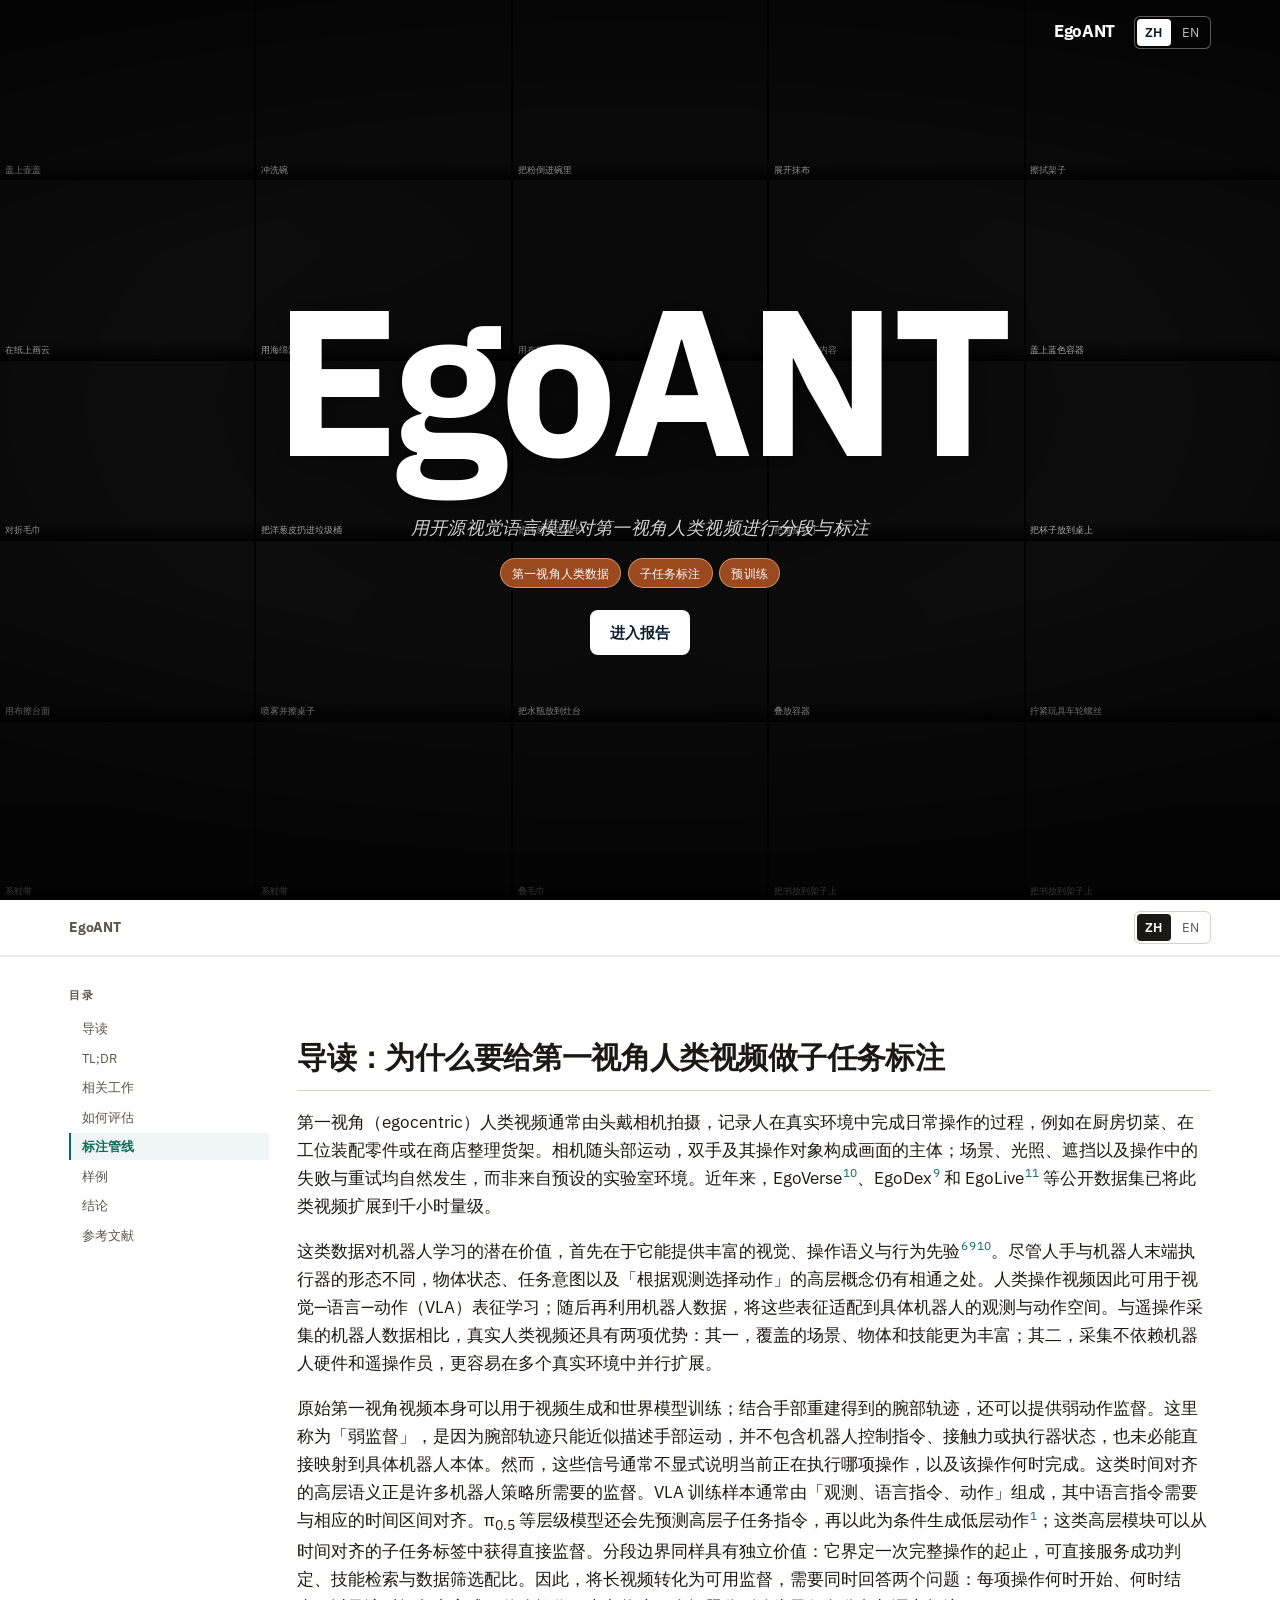
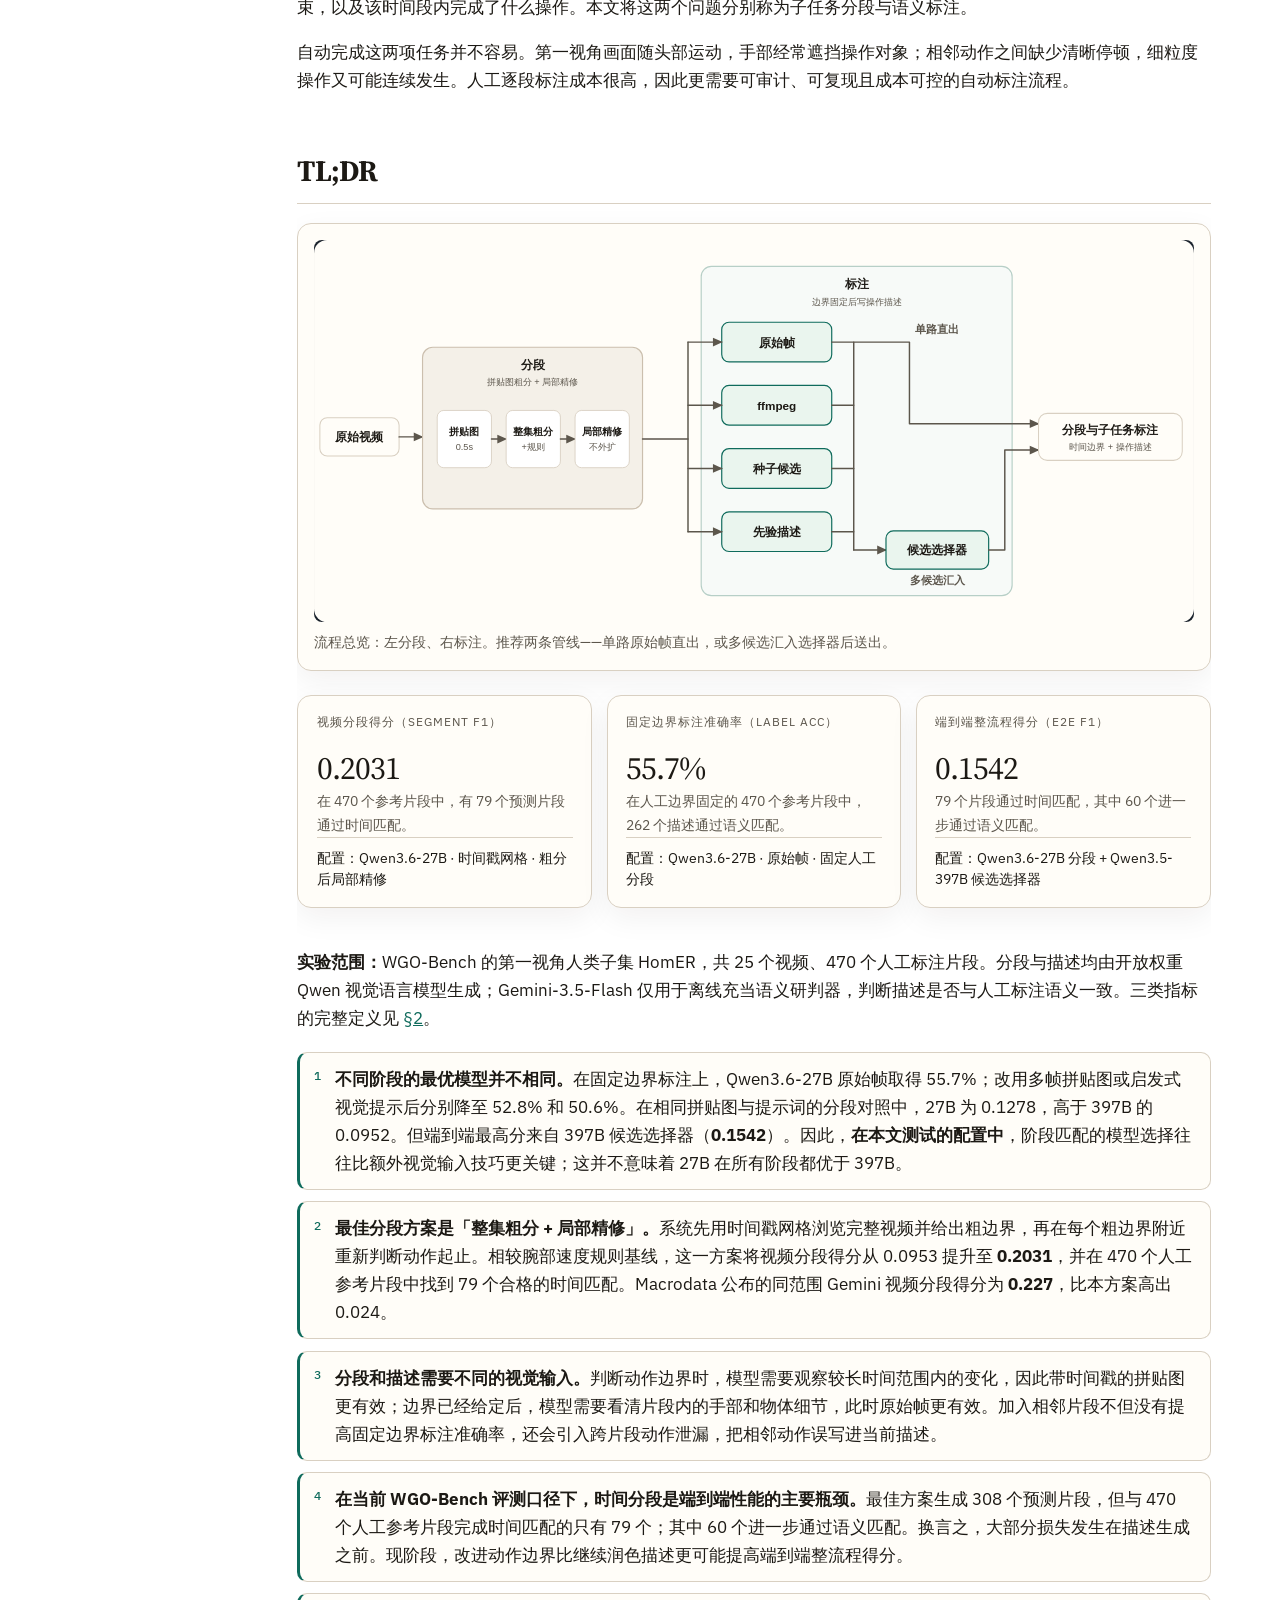
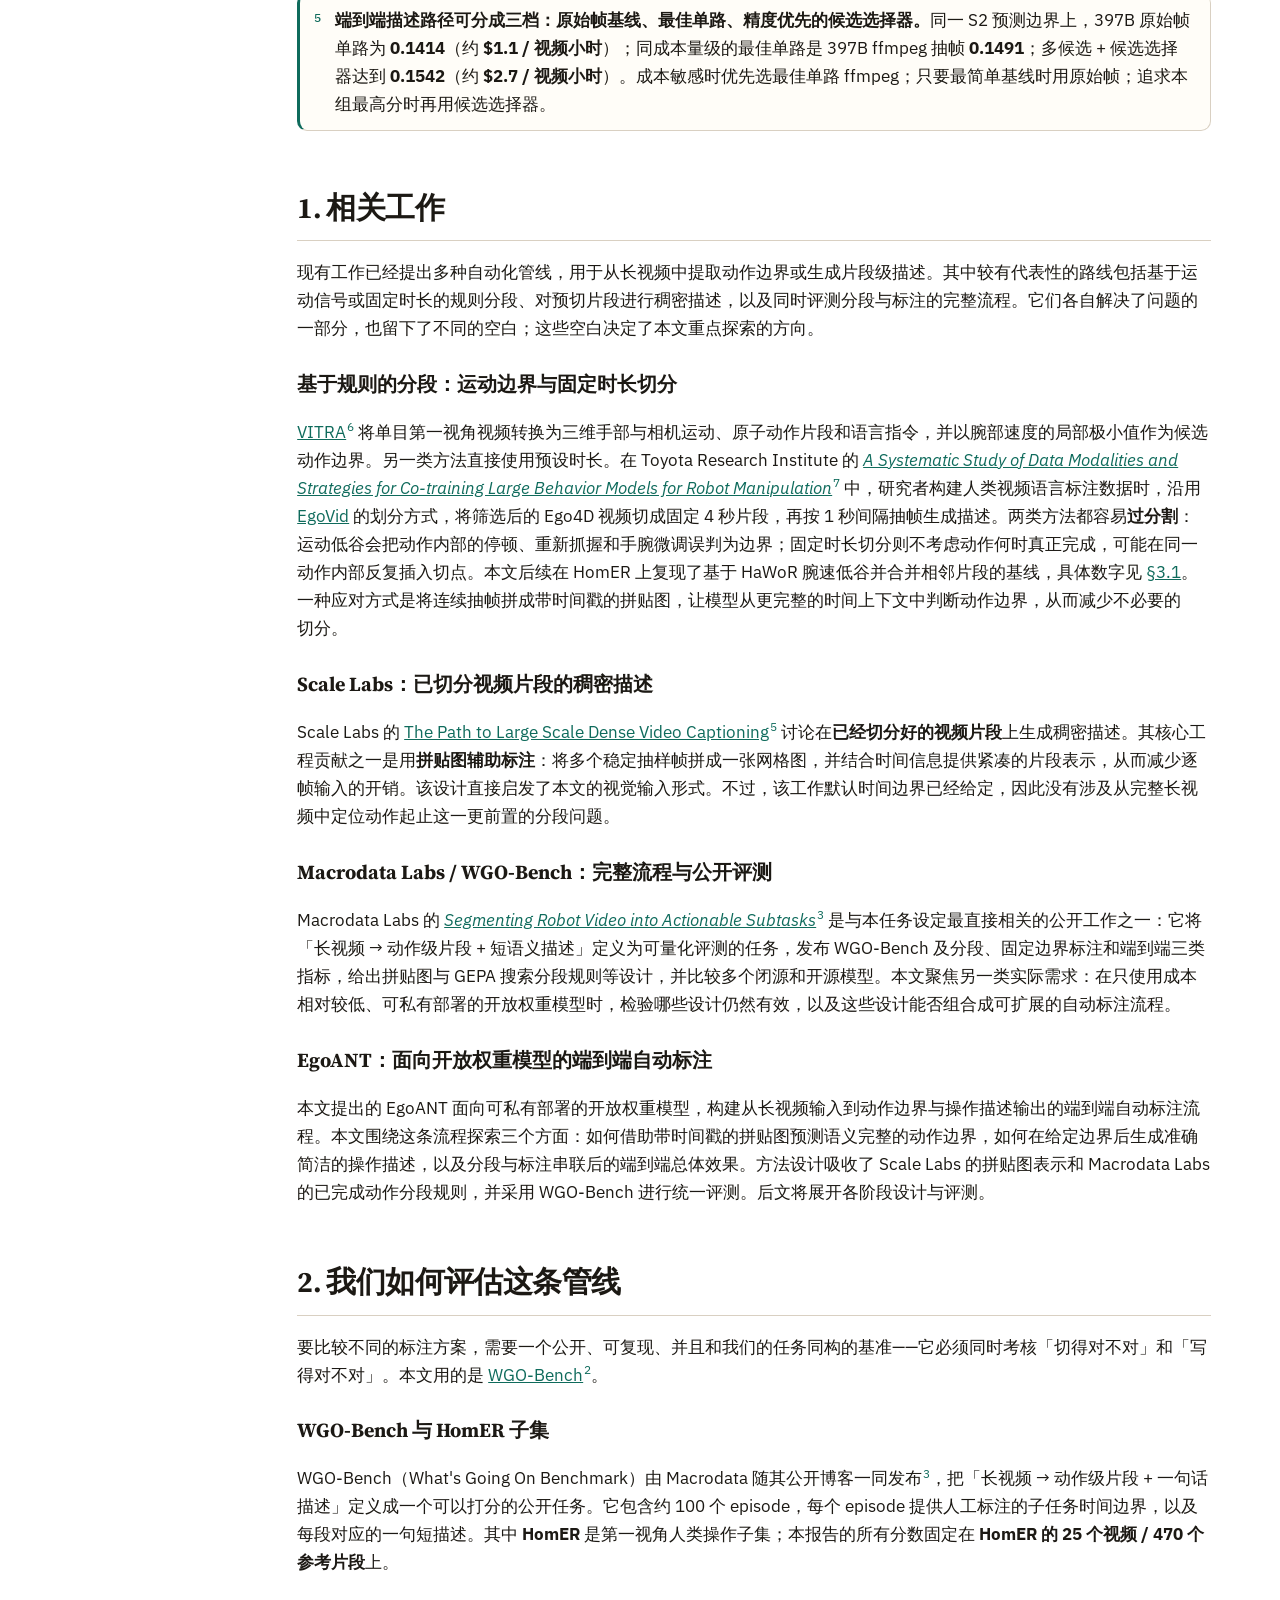
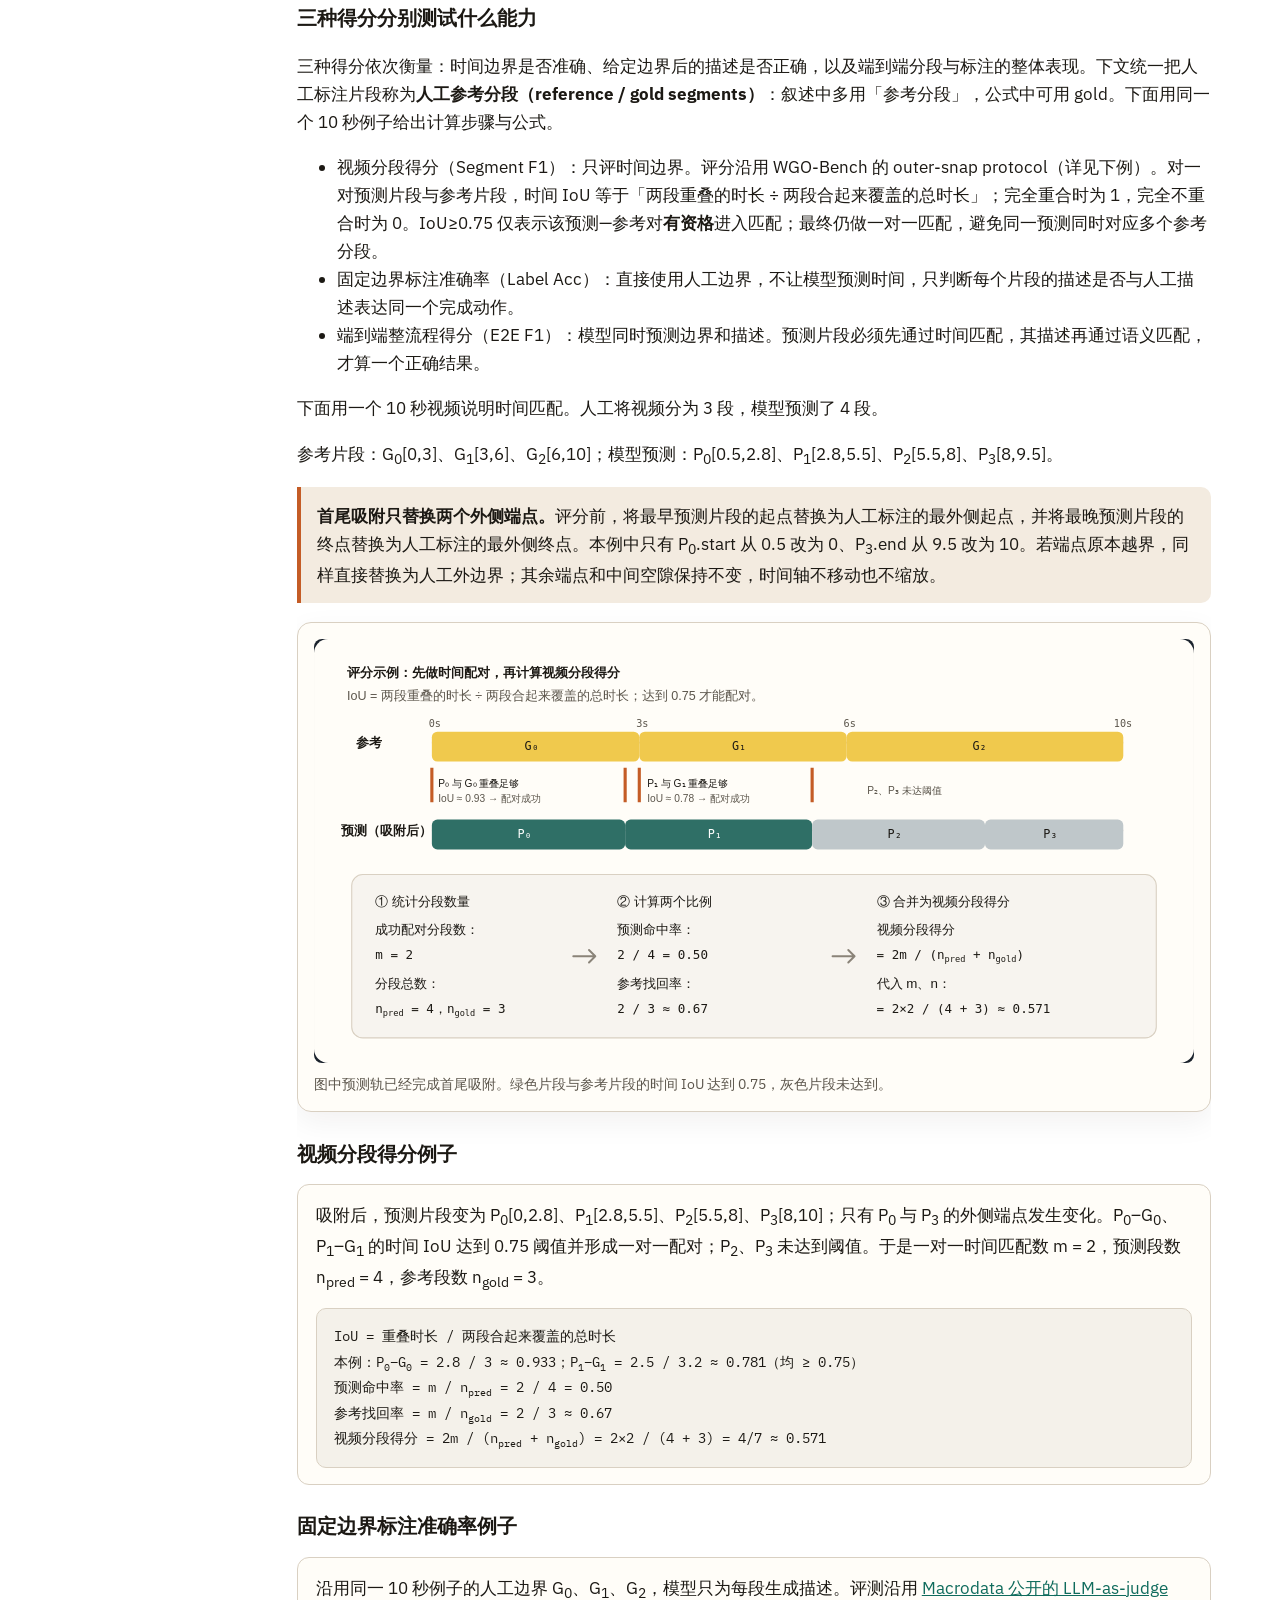
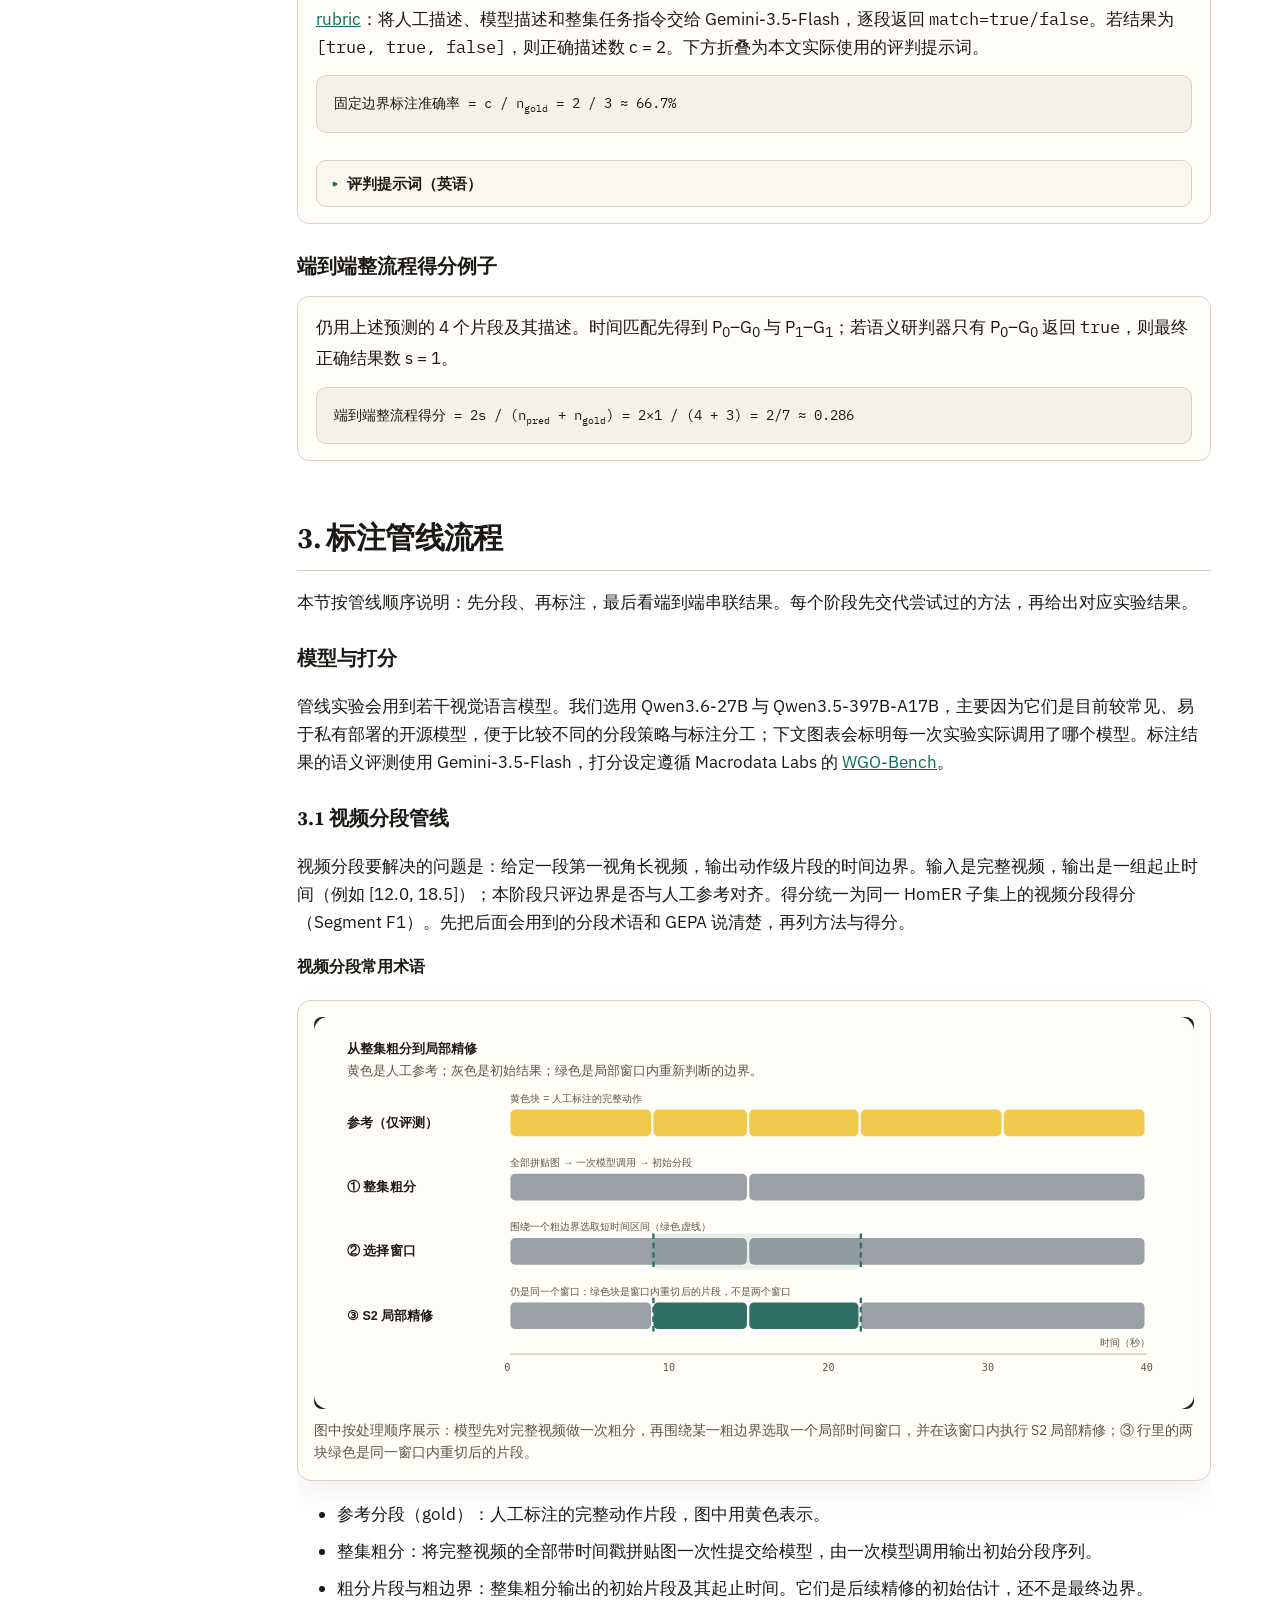
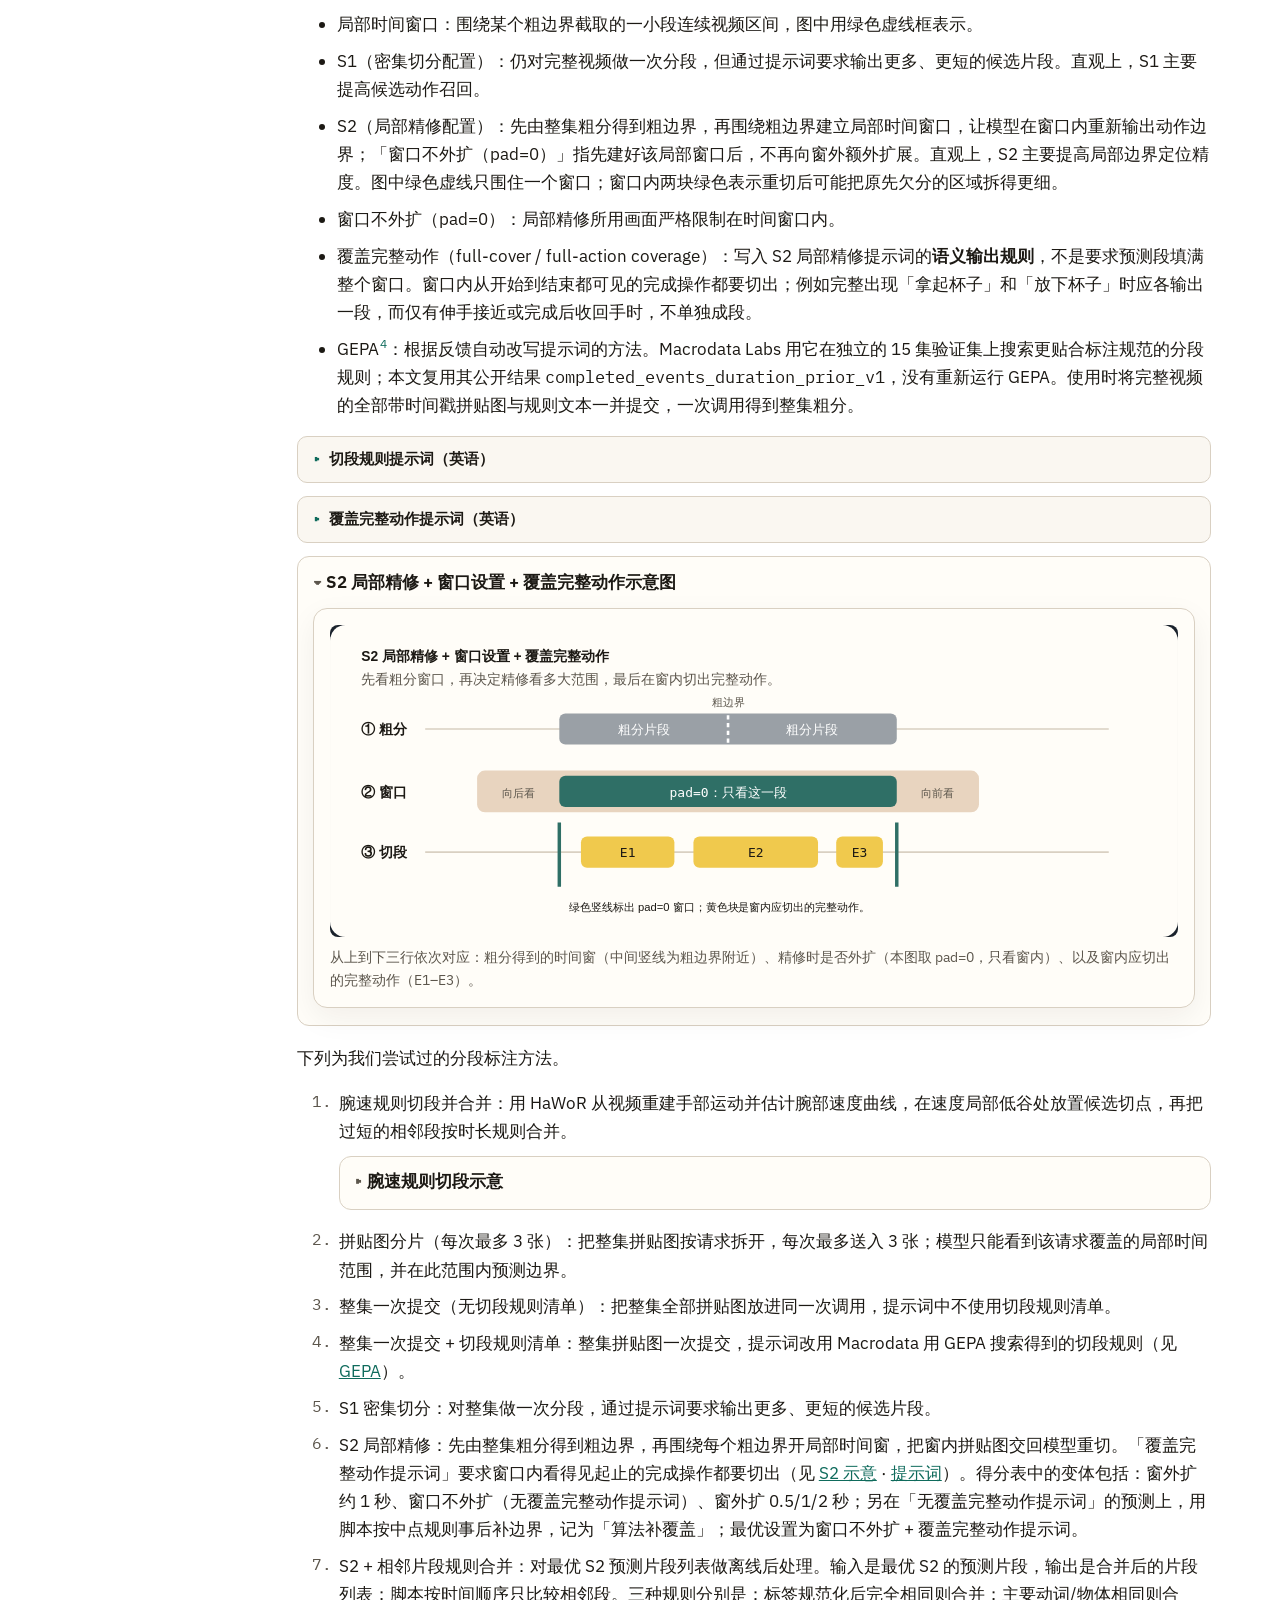
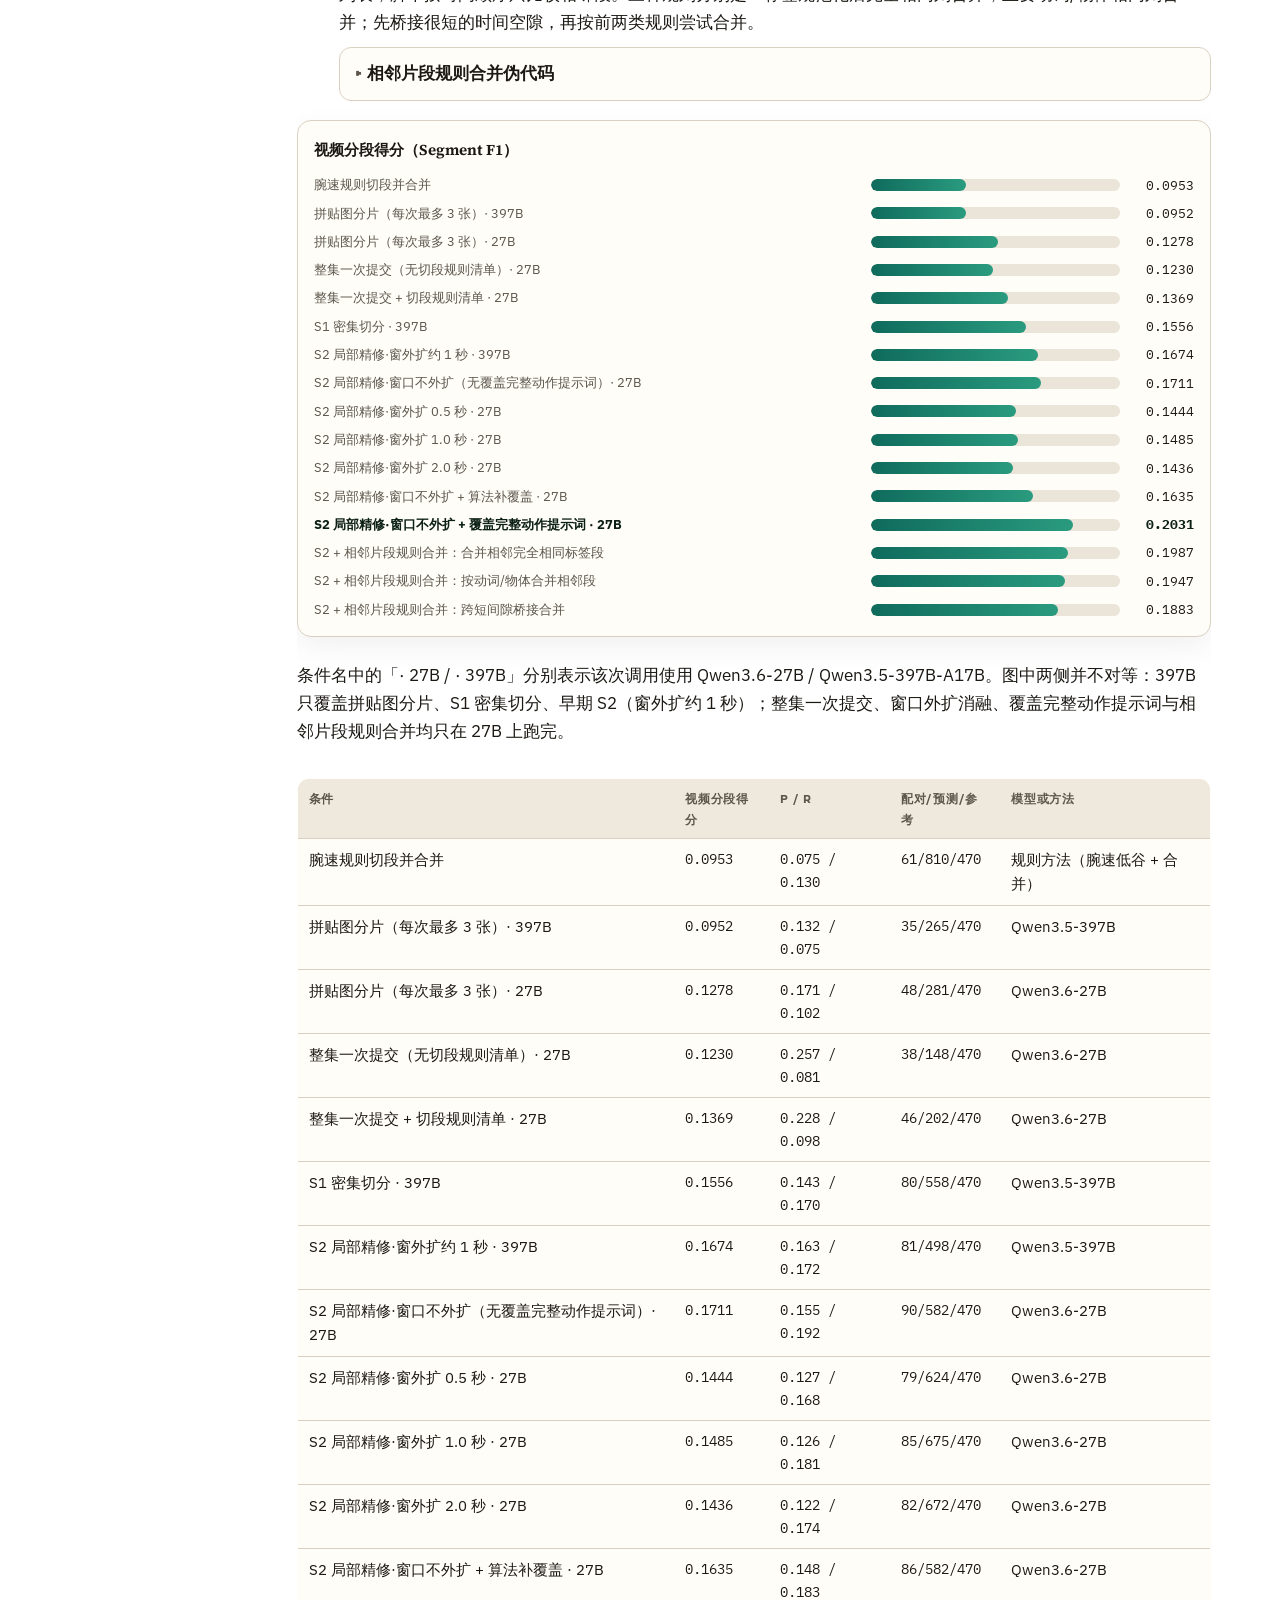
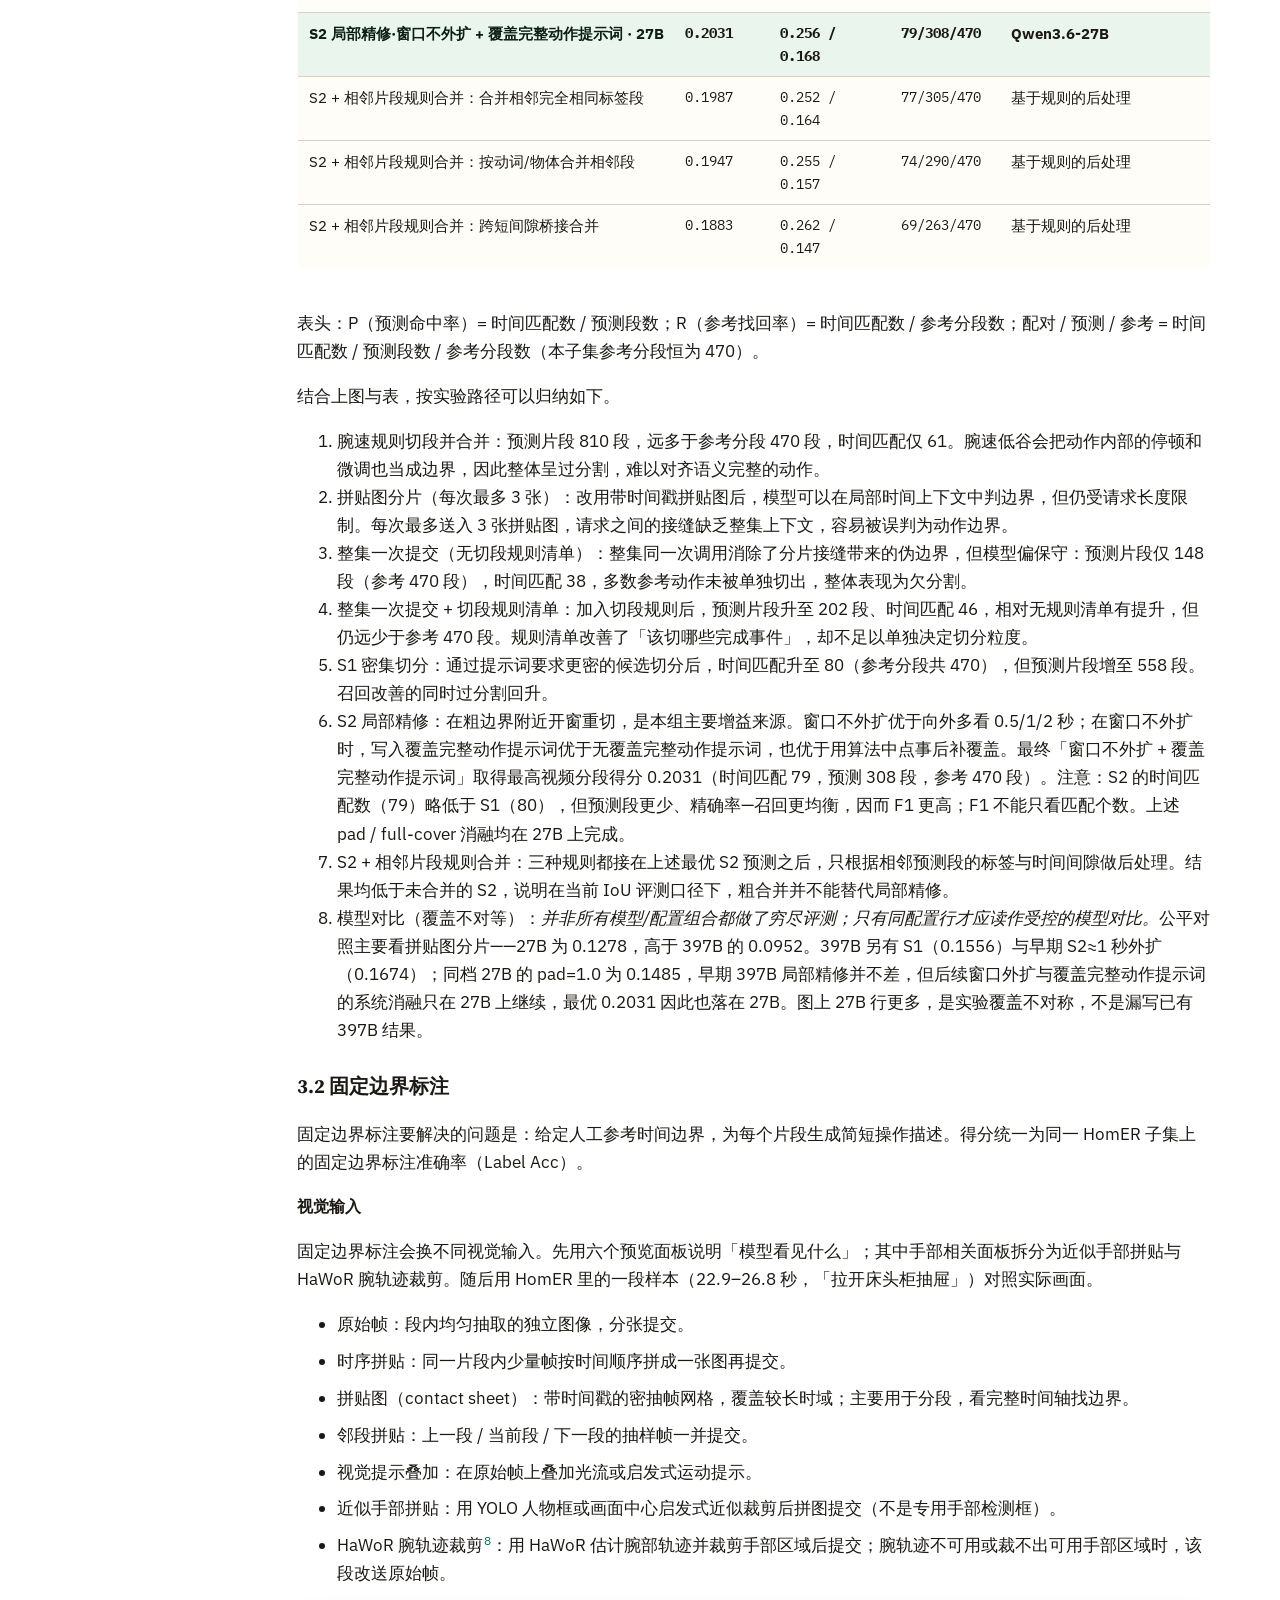
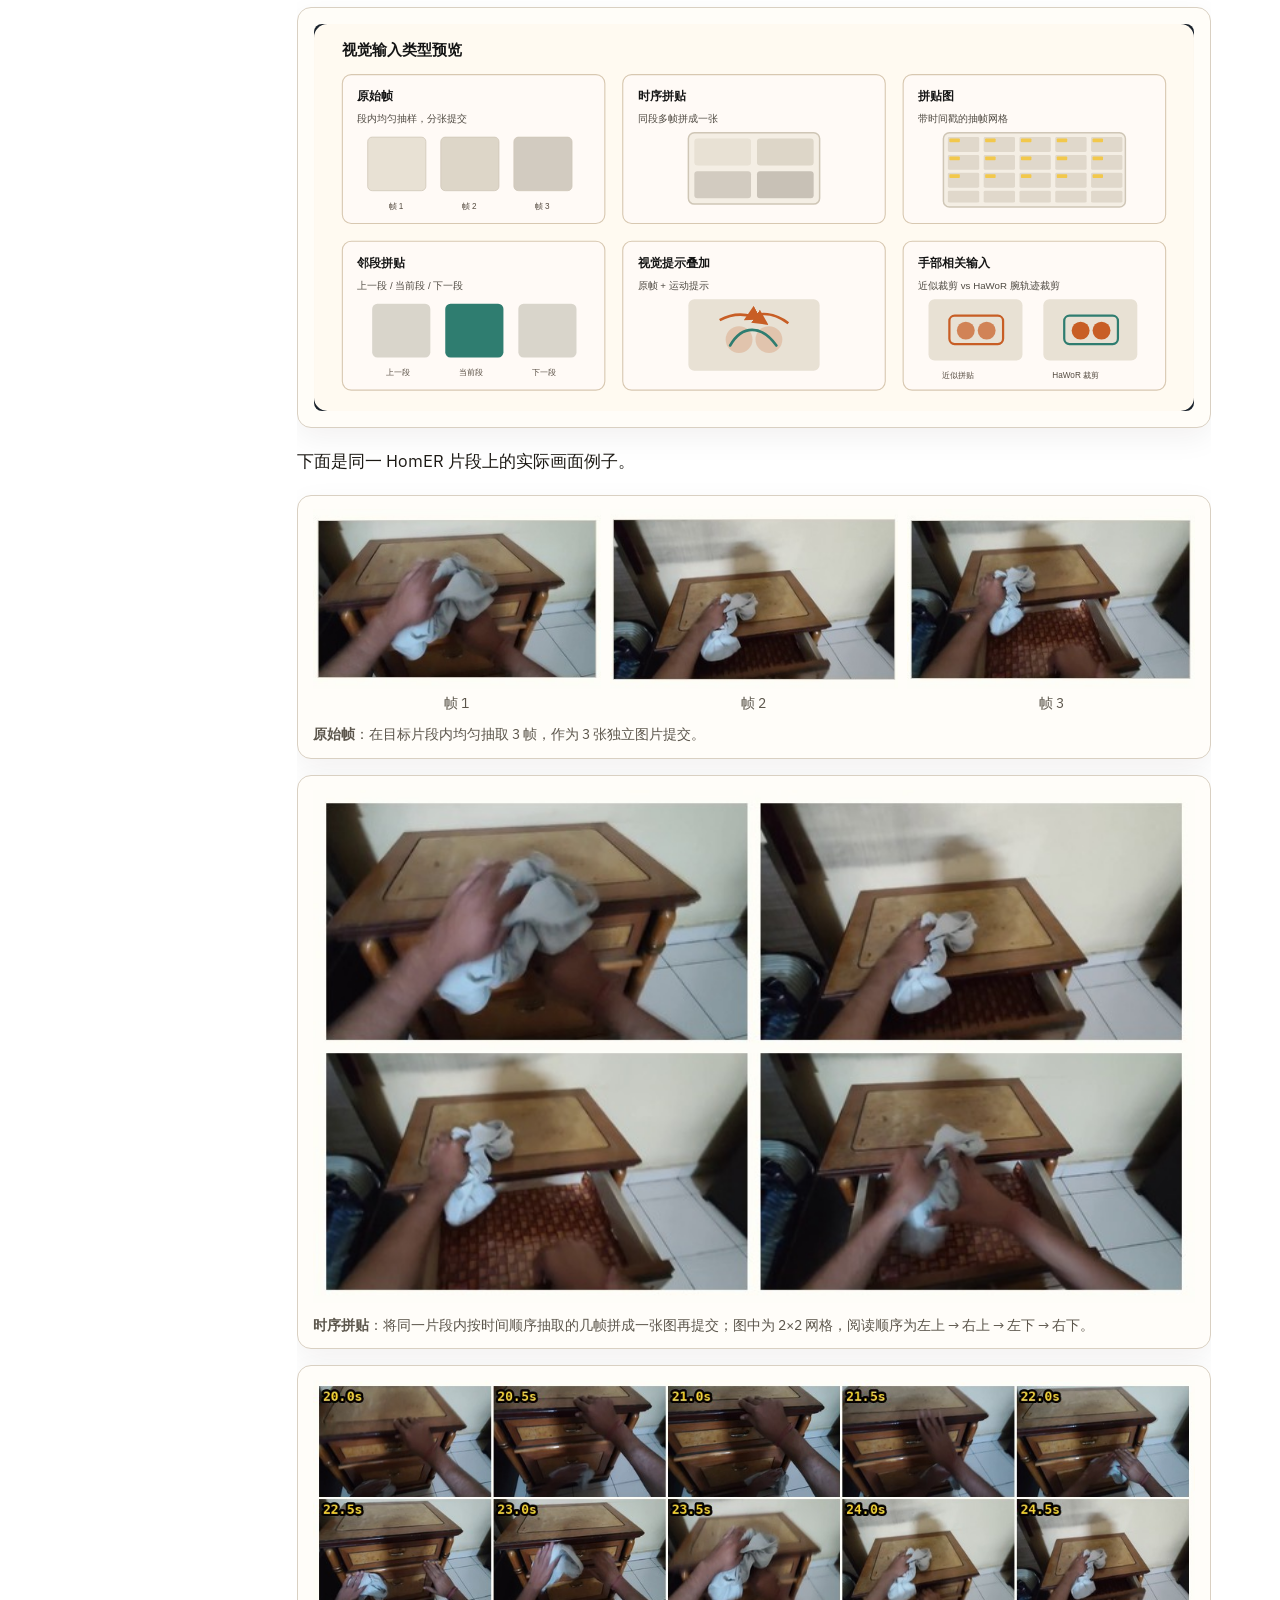
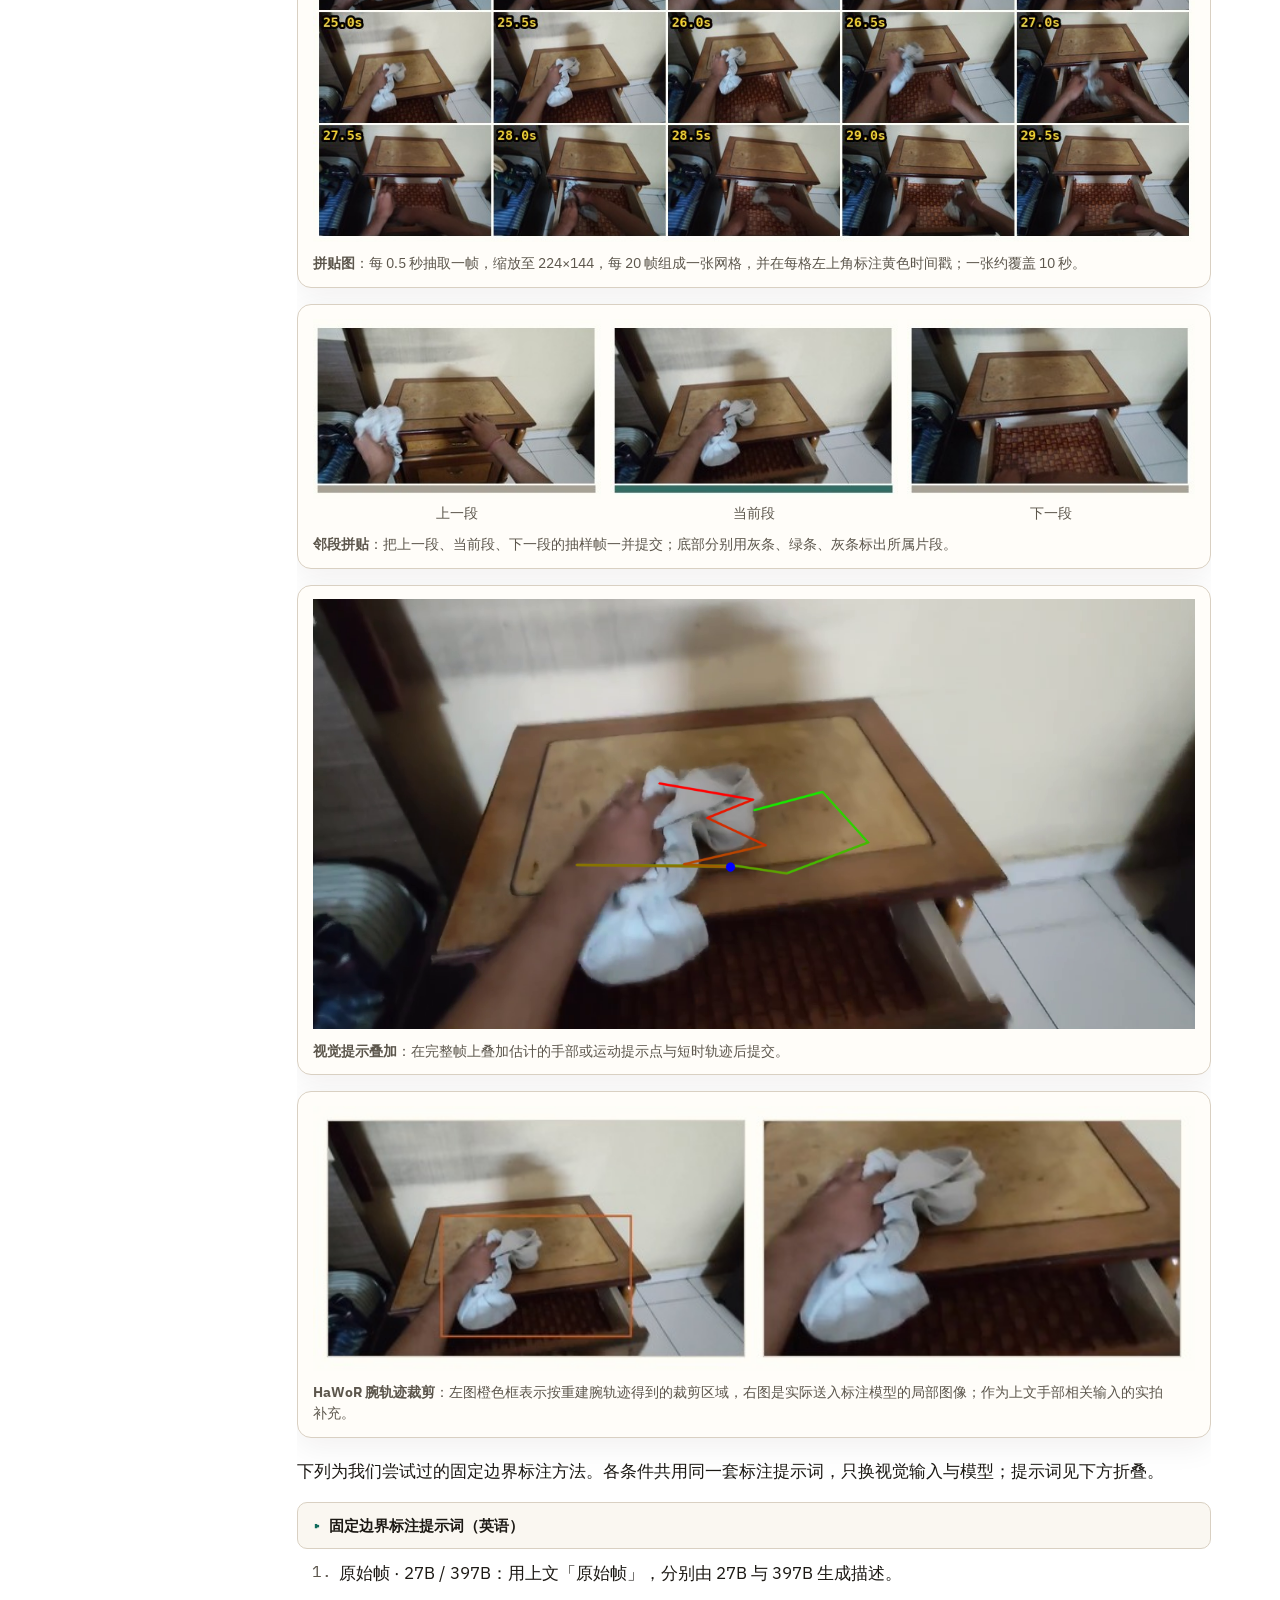
==== egoant-report/index.html @ 87c66feb "fix(egoant): avoid recommended-setting orphan on label analysis Co-authored-by: David <ShuaiZhou302@" ====
<!DOCTYPE html>
<html lang="zh-CN">
<head>
  <meta charset="utf-8" />
  <meta name="viewport" content="width=device-width, initial-scale=1" />
  <title data-i18n="page.title">EgoANT</title>
  <link rel="preconnect" href="https://fonts.googleapis.com" />
  <link rel="preconnect" href="https://fonts.gstatic.com" crossorigin />
  <link href="https://fonts.googleapis.com/css2?family=IBM+Plex+Mono:wght@400;500&family=IBM+Plex+Sans:wght@400;500;600;700&family=Source+Serif+4:opsz,wght@8..60,500;8..60,650;8..60,700&display=swap" rel="stylesheet" />
  <link rel="stylesheet" href="css/report.css?v=20260812-36" />
</head>
<body>
  <header class="splash" id="top">
    <div id="hero-grid" class="hero-grid splash-grid" data-i18n-aria="hero.grid.aria" aria-label="第一视角人类子任务视频墙"></div>
    <div class="splash-scrim" aria-hidden="true"></div>
    <div class="splash-ui">
      <div class="splash-bar">
        <div class="splash-bar-right">
          <a class="brand splash-brand" href="#top">EgoANT</a>
          <div class="lang-switch" role="group" aria-label="Language">
            <button type="button" class="lang-btn active" data-lang="zh">ZH</button>
            <button type="button" class="lang-btn" data-lang="en">EN</button>
          </div>
        </div>
      </div>
      <div class="splash-center">
        <h1 data-i18n-html data-i18n="hero.title">EgoANT</h1>
        <p class="splash-kicker" data-i18n="hero.eyebrow">用开源视觉语言模型对第一视角人类视频进行分段与标注</p>
        <div class="tag-pills">
          <span class="tag-pill" data-i18n="tag.ego">第一视角人类数据</span>
          <span class="tag-pill" data-i18n="tag.subtask">子任务标注</span>
          <span class="tag-pill" data-i18n="tag.pretrain">预训练</span>
        </div>
        <a class="splash-cta" href="#blog" data-i18n="splash.cta">进入报告</a>
      </div>
    </div>
  </header>

  <nav class="topnav blog-nav">
    <div class="topnav-inner">
      <a class="brand" href="#blog" data-i18n="nav.brand">EgoANT</a>
      <div class="topnav-links">
        <a href="#intro" data-i18n="nav.intro">导读</a>
        <a href="#tldr" data-i18n="nav.tldr">TL;DR</a>
        <a href="#world" data-i18n="nav.world">相关工作</a>
        <a href="#evaluate" data-i18n="nav.evaluate">如何评估</a>
        <a href="#pipeline" data-i18n="nav.pipeline">标注管线</a>
        <a href="#walk" data-i18n="nav.walk">样例</a>
        <a href="#conclusion" data-i18n="nav.conclusion">结论</a>
        <a href="#references" data-i18n="nav.references">参考文献</a>
      </div>
      <div class="lang-switch" role="group" aria-label="Language">
        <button type="button" class="lang-btn active" data-lang="zh">ZH</button>
        <button type="button" class="lang-btn" data-lang="en">EN</button>
      </div>
    </div>
  </nav>

  <div id="blog" class="blog-shell">
  <div class="page-body">
  <aside class="side-toc" aria-label="Table of contents">
    <div class="side-toc-label" data-i18n="toc.label">目录</div>
    <a href="#intro" data-toc="intro" data-i18n="nav.intro">导读</a>
    <a href="#tldr" data-toc="tldr" data-i18n="nav.tldr">TL;DR</a>
    <a href="#world" data-toc="world" data-i18n="nav.world">相关工作</a>
    <a href="#evaluate" data-toc="evaluate" data-i18n="nav.evaluate">如何评估</a>
    <a href="#pipeline" data-toc="pipeline" data-i18n="nav.pipeline">标注管线</a>
    <a href="#walk" data-toc="walk" data-i18n="nav.walk">样例</a>
    <a href="#conclusion" data-toc="conclusion" data-i18n="nav.conclusion">结论</a>
    <a href="#references" data-toc="references" data-i18n="nav.references">参考文献</a>
  </aside>

  <main class="wrap">
    <p id="load-error" class="callout bad" hidden data-i18n-html data-i18n="load.error">
      无法加载数据文件。请在本报告目录启动静态服务器后打开（例如
      <code>python3 serve_report.py --port 8765</code>；需支持 HTTP Range 才能跳播视频片段），不要直接用受限的 <code>file://</code>。
    </p>
    <p id="en-body-note" class="callout" hidden></p>

    <section id="intro">
      <h2 data-i18n="intro.h2">导读：为什么要给第一视角人类视频做子任务标注</h2>
      <p data-i18n-html data-i18n="intro.ego">
        第一视角（egocentric）人类视频通常由头戴相机拍摄，记录人在真实环境中完成日常操作的过程，例如在厨房切菜、在工位装配零件或在商店整理货架。相机随头部运动，双手及其操作对象构成画面的主体；场景、光照、遮挡以及操作中的失败与重试均自然发生，而非来自预设的实验室环境。近年来，EgoVerse<sup class="cite"><a class="cite-ref" href="#ref-egoverse">10</a></sup>、EgoDex<sup class="cite"><a class="cite-ref" href="#ref-egodex">9</a></sup> 和 EgoLive<sup class="cite"><a class="cite-ref" href="#ref-egolive">11</a></sup> 等公开数据集已将此类视频扩展到千小时量级。
      </p>
      <p data-i18n-html data-i18n="intro.value">这类数据对机器人学习的潜在价值，首先在于它能提供丰富的视觉、操作语义与行为先验<sup class="cite"><a class="cite-ref" href="#ref-vitra">6</a></sup><sup class="cite"><a class="cite-ref" href="#ref-egodex">9</a></sup><sup class="cite"><a class="cite-ref" href="#ref-egoverse">10</a></sup>。尽管人手与机器人末端执行器的形态不同，物体状态、任务意图以及「根据观测选择动作」的高层概念仍有相通之处。人类操作视频因此可用于视觉—语言—动作（VLA）表征学习；随后再利用机器人数据，将这些表征适配到具体机器人的观测与动作空间。与遥操作采集的机器人数据相比，真实人类视频还具有两项优势：其一，覆盖的场景、物体和技能更为丰富；其二，采集不依赖机器人硬件和遥操作员，更容易在多个真实环境中并行扩展。</p>
      <p data-i18n-html data-i18n="intro.task">原始第一视角视频本身可以用于视频生成和世界模型训练；结合手部重建得到的腕部轨迹，还可以提供弱动作监督。这里称为「弱监督」，是因为腕部轨迹只能近似描述手部运动，并不包含机器人控制指令、接触力或执行器状态，也未必能直接映射到具体机器人本体。然而，这些信号通常不显式说明当前正在执行哪项操作，以及该操作何时完成。这类时间对齐的高层语义正是许多机器人策略所需要的监督。VLA 训练样本通常由「观测、语言指令、动作」组成，其中语言指令需要与相应的时间区间对齐。π<sub>0.5</sub> 等层级模型还会先预测高层子任务指令，再以此为条件生成低层动作<sup class="cite"><a class="cite-ref" href="#ref-pi05">1</a></sup>；这类高层模块可以从时间对齐的子任务标签中获得直接监督。分段边界同样具有独立价值：它界定一次完整操作的起止，可直接服务成功判定、技能检索与数据筛选配比。因此，将长视频转化为可用监督，需要同时回答两个问题：每项操作何时开始、何时结束，以及该时间段内完成了什么操作。本文将这两个问题分别称为子任务分段与语义标注。</p>
      <p data-i18n-html data-i18n="intro.hard">
        自动完成这两项任务并不容易。第一视角画面随头部运动，手部经常遮挡操作对象；相邻动作之间缺少清晰停顿，细粒度操作又可能连续发生。人工逐段标注成本很高，因此更需要可审计、可复现且成本可控的自动标注流程。
      </p>
    </section>

    <section id="tldr">
      <h2 data-i18n="tldr.h2">TL;DR</h2>
      <figure class="figure">
        <img src="assets/explain/recipe_flow_zh.svg?v=20260812-32" data-i18n-src="fig.src.recipe" alt="EgoANT pipeline overview flowchart" />
        <figcaption data-i18n="tldr.flow.cap">流程总览：左分段、右标注。推荐两条管线——单路原始帧直出，或多候选汇入选择器后送出。</figcaption>
      </figure>
      <div class="tldr">
        <div class="card">
          <div class="k" data-i18n="tldr.k.seg">视频分段得分（Segment F1）</div>
          <div class="v">0.2031</div>
          <div class="s" data-i18n="tldr.seg">在 470 个参考片段中，有 79 个预测片段通过时间匹配。</div>
          <div class="config" data-i18n="tldr.seg.config">配置：Qwen3.6-27B · 时间戳网格 · 粗分后局部精修</div>
        </div>
        <div class="card">
          <div class="k" data-i18n="tldr.k.label">固定边界标注准确率（Label Acc）</div>
          <div class="v">55.7%</div>
          <div class="s" data-i18n="tldr.label">在人工边界固定的 470 个参考片段中，262 个描述通过语义匹配。</div>
          <div class="config" data-i18n="tldr.label.config">配置：Qwen3.6-27B · 原始帧 · 固定人工分段</div>
        </div>
        <div class="card">
          <div class="k" data-i18n="tldr.k.e2e">端到端整流程得分（E2E F1）</div>
          <div class="v">0.1542</div>
          <div class="s" data-i18n="tldr.e2e">79 个片段通过时间匹配，其中 60 个进一步通过语义匹配。</div>
          <div class="config" data-i18n="tldr.e2e.config">配置：Qwen3.6-27B 分段 + Qwen3.5-397B 候选选择器</div>
        </div>
      </div>
      <p class="plain" data-i18n-html data-i18n="tldr.scope">
        <strong>实验范围：</strong>WGO-Bench 的第一视角人类子集 HomER，共 25 个视频、470 个人工标注片段。分段与描述均由开放权重 Qwen 视觉语言模型生成；Gemini-3.5-Flash 仅用于离线充当语义研判器，判断描述是否与人工标注语义一致。三类指标的完整定义见 <a href="#evaluate">§2</a>。
      </p>
      <ul class="tldr-points">
        <li data-i18n-html data-i18n="tldr.pt1"><strong>不同阶段的最优模型并不相同。</strong>在固定边界标注上，Qwen3.6-27B 原始帧取得 55.7%；改用多帧拼贴图或启发式视觉提示后分别降至 52.8% 和 50.6%。在相同拼贴图与提示词的分段对照中，27B 为 0.1278，高于 397B 的 0.0952。但端到端最高分来自 397B 候选选择器（<strong>0.1542</strong>）。因此，<strong>在本文测试的配置中</strong>，阶段匹配的模型选择往往比额外视觉输入技巧更关键；这并不意味着 27B 在所有阶段都优于 397B。</li>
        <li data-i18n-html data-i18n="tldr.pt2"><strong>最佳分段方案是「整集粗分 + 局部精修」。</strong>系统先用时间戳网格浏览完整视频并给出粗边界，再在每个粗边界附近重新判断动作起止。相较腕部速度规则基线，这一方案将视频分段得分从 0.0953 提升至 <strong>0.2031</strong>，并在 470 个人工参考片段中找到 79 个合格的时间匹配。Macrodata 公布的同范围 Gemini 视频分段得分为 <strong>0.227</strong>，比本方案高出 0.024。</li>
        <li data-i18n-html data-i18n="tldr.pt3"><strong>分段和描述需要不同的视觉输入。</strong>判断动作边界时，模型需要观察较长时间范围内的变化，因此带时间戳的拼贴图更有效；边界已经给定后，模型需要看清片段内的手部和物体细节，此时原始帧更有效。加入相邻片段不但没有提高固定边界标注准确率，还会引入跨片段动作泄漏，把相邻动作误写进当前描述。</li>
        <li data-i18n-html data-i18n="tldr.pt4"><strong>在当前 WGO-Bench 评测口径下，时间分段是端到端性能的主要瓶颈。</strong>最佳方案生成 308 个预测片段，但与 470 个人工参考片段完成时间匹配的只有 79 个；其中 60 个进一步通过语义匹配。换言之，大部分损失发生在描述生成之前。现阶段，改进动作边界比继续润色描述更可能提高端到端整流程得分。</li>
        <li data-i18n-html data-i18n="tldr.pt5"><strong>端到端描述路径可分成三档：原始帧基线、最佳单路、精度优先的候选选择器。</strong>同一 S2 预测边界上，397B 原始帧单路为 <strong>0.1414</strong>（约 <strong>$1.1 / 视频小时</strong>）；同成本量级的最佳单路是 397B ffmpeg 抽帧 <strong>0.1491</strong>；多候选 + 候选选择器达到 <strong>0.1542</strong>（约 <strong>$2.7 / 视频小时</strong>）。成本敏感时优先选最佳单路 ffmpeg；只要最简单基线时用原始帧；追求本组最高分时再用候选选择器。</li>
      </ul>
    </section>


    <section id="world">
      <h2 data-i18n="world.h2">1. 相关工作</h2>
      <p data-i18n-html data-i18n="world.p.lead">
        现有工作已经提出多种自动化管线，用于从长视频中提取动作边界或生成片段级描述。其中较有代表性的路线包括基于运动信号或固定时长的规则分段、对预切片段进行稠密描述，以及同时评测分段与标注的完整流程。它们各自解决了问题的一部分，也留下了不同的空白；这些空白决定了本文重点探索的方向。
      </p>

      <h3 data-i18n="world.h3.rule">基于规则的分段：运动边界与固定时长切分</h3>
      <p data-i18n-html data-i18n="world.p.rule"><a href="https://microsoft.github.io/VITRA/" target="_blank" rel="noopener">VITRA</a><sup class="cite"><a class="cite-ref" href="#ref-vitra">6</a></sup> 将单目第一视角视频转换为三维手部与相机运动、原子动作片段和语言指令，并以腕部速度的局部极小值作为候选动作边界。另一类方法直接使用预设时长。在 Toyota Research Institute 的 <a href="https://co-training-lbm.github.io/" target="_blank" rel="noopener"><em>A Systematic Study of Data Modalities and Strategies for Co-training Large Behavior Models for Robot Manipulation</em></a><sup class="cite"><a class="cite-ref" href="#ref-cotraining">7</a></sup> 中，研究者构建人类视频语言标注数据时，沿用 <a href="https://egovid.github.io/" target="_blank" rel="noopener">EgoVid</a> 的划分方式，将筛选后的 Ego4D 视频切成固定 4 秒片段，再按 1 秒间隔抽帧生成描述。两类方法都容易<strong>过分割</strong>：运动低谷会把动作内部的停顿、重新抓握和手腕微调误判为边界；固定时长切分则不考虑动作何时真正完成，可能在同一动作内部反复插入切点。本文后续在 HomER 上复现了基于 HaWoR 腕速低谷并合并相邻片段的基线，具体数字见 <a href="#pipeline">§3.1</a>。一种应对方式是将连续抽帧拼成带时间戳的拼贴图，让模型从更完整的时间上下文中判断动作边界，从而减少不必要的切分。</p>

      <h3 data-i18n="world.h3.scale">Scale Labs：已切分视频片段的稠密描述</h3>
      <p data-i18n-html data-i18n="world.p.scale">
        Scale Labs 的 <a href="https://labs.scale.com/blog/path-to-large-scale-dense-video-captioning" target="_blank" rel="noopener">The Path to Large Scale Dense Video Captioning</a><sup class="cite"><a class="cite-ref" href="#ref-scale">5</a></sup> 讨论在<strong>已经切分好的视频片段</strong>上生成稠密描述。其核心工程贡献之一是用<strong>拼贴图辅助标注</strong>：将多个稳定抽样帧拼成一张网格图，并结合时间信息提供紧凑的片段表示，从而减少逐帧输入的开销。该设计直接启发了本文的视觉输入形式。不过，该工作默认时间边界已经给定，因此没有涉及从完整长视频中定位动作起止这一更前置的分段问题。
      </p>

      <h3 data-i18n="world.h3.md">Macrodata Labs / WGO-Bench：完整流程与公开评测</h3>
      <p data-i18n-html data-i18n="world.p.md">Macrodata Labs 的 <a href="https://macrodata.co/blog/annotating-robot-video-subtasks" target="_blank" rel="noopener"><em>Segmenting Robot Video into Actionable Subtasks</em></a><sup class="cite"><a class="cite-ref" href="#ref-macrodata">3</a></sup> 是与本任务设定最直接相关的公开工作之一：它将「长视频 → 动作级片段 + 短语义描述」定义为可量化评测的任务，发布 WGO-Bench 及分段、固定边界标注和端到端三类指标，给出拼贴图与 GEPA 搜索分段规则等设计，并比较多个闭源和开源模型。本文聚焦另一类实际需求：在只使用成本相对较低、可私有部署的开放权重模型时，检验哪些设计仍然有效，以及这些设计能否组合成可扩展的自动标注流程。</p>

      <h3 data-i18n="world.h3.egoant">EgoANT：面向开放权重模型的端到端自动标注</h3>
      <p data-i18n-html data-i18n="world.p.egoant">
        本文提出的 EgoANT 面向可私有部署的开放权重模型，构建从长视频输入到动作边界与操作描述输出的端到端自动标注流程。本文围绕这条流程探索三个方面：如何借助带时间戳的拼贴图预测语义完整的动作边界，如何在给定边界后生成准确简洁的操作描述，以及分段与标注串联后的端到端总体效果。方法设计吸收了 Scale Labs 的拼贴图表示和 Macrodata Labs 的已完成动作分段规则，并采用 WGO-Bench 进行统一评测。后文将展开各阶段设计与评测。
      </p>
    </section>

    <section id="evaluate">
      <h2 data-i18n="metrics.h2">2. 我们如何评估这条管线</h2>
      <p data-i18n-html data-i18n="eval.lead">
        要比较不同的标注方案，需要一个公开、可复现、并且和我们的任务同构的基准——它必须同时考核「切得对不对」和「写得对不对」。本文用的是 <a href="https://huggingface.co/datasets/macrodata/WGO-Bench" target="_blank" rel="noopener">WGO-Bench</a><sup class="cite"><a class="cite-ref" href="#ref-wgo">2</a></sup>。
      </p>

      <h3 data-i18n="eval.h3.bench">WGO-Bench 与 HomER 子集</h3>
      <p data-i18n-html data-i18n="eval.p.bench">
        WGO-Bench（What's Going On Benchmark）由 Macrodata 随其公开博客一同发布<sup class="cite"><a class="cite-ref" href="#ref-macrodata">3</a></sup>，把「长视频 → 动作级片段 + 一句话描述」定义成一个可以打分的公开任务。它包含约 100 个 episode，每个 episode 提供人工标注的子任务时间边界，以及每段对应的一句短描述。
        其中 <strong>HomER</strong> 是第一视角人类操作子集；本报告的所有分数固定在 <strong>HomER 的 25 个视频 / 470 个参考片段</strong>上。
      </p>

      <h3 data-i18n="eval.h3.metrics">三种得分分别测试什么能力</h3>
      <p class="plain" data-i18n-html data-i18n="metrics.lead">三种得分依次衡量：时间边界是否准确、给定边界后的描述是否正确，以及端到端分段与标注的整体表现。下文统一把人工标注片段称为<strong>人工参考分段（reference / gold segments）</strong>：叙述中多用「参考分段」，公式中可用 gold。下面用同一个 10 秒例子给出计算步骤与公式。</p>
      <ul>
        <li data-i18n-html data-i18n="metrics.li1">视频分段得分（Segment F1）：只评时间边界。评分沿用 WGO-Bench 的 outer-snap protocol（详见下例）。对一对预测片段与参考片段，时间 IoU 等于「两段重叠的时长 ÷ 两段合起来覆盖的总时长」；完全重合时为 1，完全不重合时为 0。IoU≥0.75 仅表示该预测—参考对<strong>有资格</strong>进入匹配；最终仍做一对一匹配，避免同一预测同时对应多个参考分段。</li>
        <li data-i18n-html data-i18n="metrics.li2">固定边界标注准确率（Label Acc）：直接使用人工边界，不让模型预测时间，只判断每个片段的描述是否与人工描述表达同一个完成动作。</li>
        <li data-i18n-html data-i18n="metrics.li3">端到端整流程得分（E2E F1）：模型同时预测边界和描述。预测片段必须先通过时间匹配，其描述再通过语义匹配，才算一个正确结果。</li>
      </ul>
      <p data-i18n="metrics.toy">下面用一个 10 秒视频说明时间匹配。人工将视频分为 3 段，模型预测了 4 段。</p>
      <p data-i18n-html data-i18n="metrics.toy.g">参考片段：G<sub>0</sub>[0,3]、G<sub>1</sub>[3,6]、G<sub>2</sub>[6,10]；模型预测：P<sub>0</sub>[0.5,2.8]、P<sub>1</sub>[2.8,5.5]、P<sub>2</sub>[5.5,8]、P<sub>3</sub>[8,9.5]。</p>
      <div class="callout metric-snap" data-i18n-html data-i18n="metrics.snap">
        <strong>首尾吸附只替换两个外侧端点。</strong>评分前，将最早预测片段的起点替换为人工标注的最外侧起点，并将最晚预测片段的终点替换为人工标注的最外侧终点。本例中只有 P<sub>0</sub>.start 从 0.5 改为 0、P<sub>3</sub>.end 从 9.5 改为 10。若端点原本越界，同样直接替换为人工外边界；其余端点和中间空隙保持不变，时间轴不移动也不缩放。
      </div>
      <figure class="figure">
        <img src="assets/explain/metric_iou_f1_zh.svg?v=20260812-36" data-i18n-src="fig.src.metric" alt="Temporal IoU and F1 scoring diagram" />
        <figcaption data-i18n="metrics.figcap">图中预测轨已经完成首尾吸附。绿色片段与参考片段的时间 IoU 达到 0.75，灰色片段未达到。</figcaption>
      </figure>
      <h3 data-i18n="metrics.h3.seg">视频分段得分例子</h3>
      <div class="metric-example-card">
        <p data-i18n-html data-i18n="metrics.seg.example">吸附后，预测片段变为 P<sub>0</sub>[0,2.8]、P<sub>1</sub>[2.8,5.5]、P<sub>2</sub>[5.5,8]、P<sub>3</sub>[8,10]；只有 P<sub>0</sub> 与 P<sub>3</sub> 的外侧端点发生变化。P<sub>0</sub>–G<sub>0</sub>、P<sub>1</sub>–G<sub>1</sub> 的时间 IoU 达到 0.75 阈值并形成一对一配对；P<sub>2</sub>、P<sub>3</sub> 未达到阈值。于是一对一时间匹配数 m = 2，预测段数 n<sub>pred</sub> = 4，参考段数 n<sub>gold</sub> = 3。</p>
        <div class="formula" data-i18n-html data-i18n="metrics.seg.formula">IoU = 重叠时长 / 两段合起来覆盖的总时长
本例：P<sub>0</sub>–G<sub>0</sub> = 2.8 / 3 ≈ 0.933；P<sub>1</sub>–G<sub>1</sub> = 2.5 / 3.2 ≈ 0.781（均 ≥ 0.75）
预测命中率 = m / n<sub>pred</sub> = 2 / 4 = 0.50
参考找回率 = m / n<sub>gold</sub> = 2 / 3 ≈ 0.67
视频分段得分 = 2m / (n<sub>pred</sub> + n<sub>gold</sub>) = 2×2 / (4 + 3) = 4/7 ≈ 0.571</div>
      </div>
      <h3 data-i18n="metrics.h3.label">固定边界标注准确率例子</h3>
      <div class="metric-example-card">
        <p data-i18n-html data-i18n="metrics.label.example">沿用同一 10 秒例子的人工边界 G<sub>0</sub>、G<sub>1</sub>、G<sub>2</sub>，模型只为每段生成描述。评测沿用 <a href="https://macrodata.co/blog/annotating-robot-video-subtasks" target="_blank" rel="noopener">Macrodata 公开的 LLM-as-judge rubric</a>：将人工描述、模型描述和整集任务指令交给 Gemini-3.5-Flash，逐段返回 <code>match=true/false</code>。若结果为 <code>[true, true, false]</code>，则正确描述数 c = 2。下方折叠为本文实际使用的评判提示词。</p>
        <div class="formula" data-i18n-html data-i18n="metrics.label.formula">固定边界标注准确率 = c / n<sub>gold</sub> = 2 / 3 ≈ 66.7%</div>
        <details class="prompt-fold" id="metrics-judge-prompt">
          <summary data-i18n="walk.prompt.judge">评判提示词（英语）</summary>
          <div class="prompt-fold-body">
            <p class="prompt-note" data-i18n-html data-i18n="metrics.judge.note">
              说明：下方就是提示词文本。评判输入为人工描述、模型描述和整集任务指令；<code>{gt_label}</code>、<code>{pred_label}</code>、<code>{instruction}</code> 会替换成该段的实际值。公开 rubric 见 <a href="https://macrodata.co/blog/annotating-robot-video-subtasks" target="_blank" rel="noopener">Macrodata</a>。
            </p>
            <div class="prompt-sent">
              <div class="prompt-sent-label" data-i18n="world.gepa.prompt.sent">提示词文本</div>
              <div class="prompt-box"><pre id="p-judge-inline">Loading…</pre></div>
            </div>
          </div>
        </details>
      </div>
      <h3 data-i18n="metrics.h3.e2e">端到端整流程得分例子</h3>
      <div class="metric-example-card">
        <p data-i18n-html data-i18n="metrics.e2e.example">仍用上述预测的 4 个片段及其描述。时间匹配先得到 P<sub>0</sub>–G<sub>0</sub> 与 P<sub>1</sub>–G<sub>1</sub>；若语义研判器只有 P<sub>0</sub>–G<sub>0</sub> 返回 <code>true</code>，则最终正确结果数 s = 1。</p>
        <div class="formula" data-i18n-html data-i18n="metrics.e2e.formula">端到端整流程得分 = 2s / (n<sub>pred</sub> + n<sub>gold</sub>) = 2×1 / (4 + 3) = 2/7 ≈ 0.286</div>
      </div>
    </section>

    <section id="pipeline">
      <h2 data-i18n="pipeline.h2">3. 标注管线流程</h2>
      <p data-i18n-html data-i18n="pipeline.lead">
        本节按管线顺序说明：先分段、再标注，最后看端到端串联结果。每个阶段先交代尝试过的方法，再给出对应实验结果。
      </p>
      <h3 data-i18n="pipeline.h3.roles">模型与打分</h3>
      <p data-i18n-html data-i18n="world.p.models">
        管线实验会用到若干视觉语言模型。我们选用 Qwen3.6-27B 与 Qwen3.5-397B-A17B，主要因为它们是目前较常见、易于私有部署的开源模型，便于比较不同的分段策略与标注分工；下文图表会标明每一次实验实际调用了哪个模型。标注结果的语义评测使用 Gemini-3.5-Flash，打分设定遵循 Macrodata Labs 的 <a href="https://huggingface.co/datasets/macrodata/WGO-Bench" target="_blank" rel="noopener">WGO-Bench</a>。
      </p>

      <h3 data-i18n="pipeline.h3.seg">3.1 视频分段管线</h3>
      <p data-i18n-html data-i18n="pipeline.seg.lead">视频分段要解决的问题是：给定一段第一视角长视频，输出动作级片段的时间边界。输入是完整视频，输出是一组起止时间（例如 [12.0, 18.5]）；本阶段只评边界是否与人工参考对齐。得分统一为同一 HomER 子集上的视频分段得分（Segment F1）。先把后面会用到的分段术语和 GEPA 说清楚，再列方法与得分。</p>
      
      <h4 data-i18n="world.h3.terms">视频分段常用术语</h4>
      <figure class="figure">
        <img src="assets/explain/seg_terms_zh.svg?v=20260810-3" data-i18n-src="fig.src.segterms" alt="Segmentation terminology on one timeline" />
        <figcaption data-i18n="world.terms.figcap">图中按处理顺序展示：模型先对完整视频做一次粗分，再围绕某一粗边界选取一个局部时间窗口，并在该窗口内执行 S2 局部精修；③ 行里的两块绿色是同一窗口内重切后的片段。</figcaption>
      </figure>
      <ul class="term-list">
        <li data-i18n-html data-i18n="world.term.1">参考分段（gold）：人工标注的完整动作片段，图中用黄色表示。</li>
        <li data-i18n-html data-i18n="world.term.2">整集粗分：将完整视频的全部带时间戳拼贴图一次性提交给模型，由一次模型调用输出初始分段序列。</li>
        <li data-i18n-html data-i18n="world.term.3">粗分片段与粗边界：整集粗分输出的初始片段及其起止时间。它们是后续精修的初始估计，还不是最终边界。</li>
        <li data-i18n-html data-i18n="world.term.4">局部时间窗口：围绕某个粗边界截取的一小段连续视频区间，图中用绿色虚线框表示。</li>
        <li data-i18n-html data-i18n="world.term.5">S1（密集切分配置）：仍对完整视频做一次分段，但通过提示词要求输出更多、更短的候选片段。直观上，S1 主要提高候选动作召回。</li>
        <li data-i18n-html data-i18n="world.term.6">S2（局部精修配置）：先由整集粗分得到粗边界，再围绕粗边界建立局部时间窗口，让模型在窗口内重新输出动作边界；「窗口不外扩（pad=0）」指先建好该局部窗口后，不再向窗外额外扩展。直观上，S2 主要提高局部边界定位精度。图中绿色虚线只围住一个窗口；窗口内两块绿色表示重切后可能把原先欠分的区域拆得更细。</li>
        <li data-i18n-html data-i18n="world.term.7">窗口不外扩（pad=0）：局部精修所用画面严格限制在时间窗口内。</li>
        <li data-i18n-html data-i18n="world.term.8">覆盖完整动作（full-cover / full-action coverage）：写入 S2 局部精修提示词的<strong>语义输出规则</strong>，不是要求预测段填满整个窗口。窗口内从开始到结束都可见的完成操作都要切出；例如完整出现「拿起杯子」和「放下杯子」时应各输出一段，而仅有伸手接近或完成后收回手时，不单独成段。</li>
        <li id="term-gepa" data-i18n-html data-i18n="world.term.gepa">GEPA<sup class="cite"><a class="cite-ref" href="#ref-gepa">4</a></sup>：根据反馈自动改写提示词的方法。Macrodata Labs 用它在独立的 15 集验证集上搜索更贴合标注规范的分段规则；本文复用其公开结果 <code>completed_events_duration_prior_v1</code>，没有重新运行 GEPA。使用时将完整视频的全部带时间戳拼贴图与规则文本一并提交，一次调用得到整集粗分。</li>
      </ul>
      <details class="prompt-fold" id="term-gepa-prompt">
        <summary data-i18n="walk.prompt.gepa">切段规则提示词（英语）</summary>
        <div class="prompt-fold-body">
          <p class="prompt-note" data-i18n-html data-i18n="world.gepa.prompt.note">
            说明：下方就是提示词文本。System / User 两段会送给模型；其中 <code>{duration_sec}</code> 会替换成该视频的实际时长；图像输入是带时间戳的拼贴图，接在 User 提示词文本之后，不写在下方文字里。
          </p>
          <div class="prompt-sent">
            <div class="prompt-sent-label" data-i18n="world.gepa.prompt.sent">提示词文本</div>
            <div class="prompt-box"><pre id="p-gepa-term">Loading…</pre></div>
          </div>
        </div>
      </details>

      <details class="prompt-fold" id="term-s2-prompt">
        <summary data-i18n="walk.prompt.s2">覆盖完整动作提示词（英语）</summary>
        <div class="prompt-fold-body">
          <p class="prompt-note" data-i18n-html data-i18n="world.s2.prompt.note">
            说明：下方就是提示词文本。System / User 两段会送给模型；其中 <code>{sample_sec}</code>、<code>{t0}</code>、<code>{t1}</code>、<code>{instruction}</code>、<code>{coarse_hint}</code> 会替换成该窗口的实际值；图像输入是窗内带时间戳的拼贴图，接在 User 提示词文本之后。
          </p>
          <div class="prompt-sent">
            <div class="prompt-sent-label" data-i18n="world.gepa.prompt.sent">提示词文本</div>
            <div class="prompt-box"><pre id="p-s2-term">Loading…</pre></div>
          </div>
        </div>
      </details>
      <details class="term-fold" open id="term-s2-diagram">
        <summary data-i18n="world.term.s2.fold">S2 局部精修 + 窗口设置 + 覆盖完整动作示意图</summary>
        <figure class="figure">
          <img src="assets/explain/s2_no_pad_full_cover_zh.svg?v=20260811-26" data-i18n-src="fig.src.s2" alt="S2 local refinement, window setting, and full-cover diagram" />
          <figcaption data-i18n="world.term.s2.cap">从上到下三行依次对应：粗分得到的时间窗（中间竖线为粗边界附近）、精修时是否外扩（本图取 pad=0，只看窗内）、以及窗内应切出的完整动作（E1–E3）。</figcaption>
        </figure>
      </details>
      <p data-i18n="pipeline.seg.methods">下列为我们尝试过的分段标注方法。</p>
      <ol class="method-list">
        <li>
          <span data-i18n-html data-i18n="story.seg.1">腕速规则切段并合并：用 HaWoR 从视频重建手部运动并估计腕部速度曲线，在速度局部低谷处放置候选切点，再把过短的相邻段按时长规则合并。</span>
          <details class="term-fold" id="app-prod">
            <summary data-i18n="pipeline.wrist.fold">腕速规则切段示意</summary>
            <div class="pipeline pipeline-4" data-i18n-html data-i18n="pipeline.wrist.steps">
              <div class="step"><div class="n">01</div><div class="t">HaWoR</div><div class="d">手重建 → 腕部轨迹</div></div>
              <div class="step"><div class="n">02</div><div class="t">平滑</div><div class="d">腕速滤波</div></div>
              <div class="step"><div class="n">03</div><div class="t">切段</div><div class="d">速度低谷切段</div></div>
              <div class="step"><div class="n">04</div><div class="t">短段合并</div><div class="d">合并过短的相邻段</div></div>
            </div>
            <figure class="figure">
              <img src="assets/explain/wrist_speed_oversegmentation_zh.svg?v=20260811-30" data-i18n-src="fig.src.wrist" alt="Wrist-speed minima segmentation schematic" />
              <figcaption data-i18n="pipeline.wrist.cap">示意：按平滑腕速曲线的低谷放置切点，下方色块是切出的片段。</figcaption>
            </figure>
          </details>
        </li>
        <li data-i18n-html data-i18n="story.seg.2">拼贴图分片（每次最多 3 张）：把整集拼贴图按请求拆开，每次最多送入 3 张；模型只能看到该请求覆盖的局部时间范围，并在此范围内预测边界。</li>
        <li data-i18n-html data-i18n="story.seg.3">整集一次提交（无切段规则清单）：把整集全部拼贴图放进同一次调用，提示词中不使用切段规则清单。</li>
        <li data-i18n-html data-i18n="story.seg.4">整集一次提交 + 切段规则清单：整集拼贴图一次提交，提示词改用 Macrodata 用 GEPA 搜索得到的切段规则（见 <a href="#term-gepa">GEPA</a>）。</li>
        <li data-i18n-html data-i18n="story.seg.5">S1 密集切分：对整集做一次分段，通过提示词要求输出更多、更短的候选片段。</li>
        <li data-i18n-html data-i18n="story.seg.6">S2 局部精修：先由整集粗分得到粗边界，再围绕每个粗边界开局部时间窗，把窗内拼贴图交回模型重切。「覆盖完整动作提示词」要求窗口内看得见起止的完成操作都要切出（见 <a href="#term-s2-diagram">S2 示意</a> · <a href="#term-s2-prompt">提示词</a>）。得分表中的变体包括：窗外扩约 1 秒、窗口不外扩（无覆盖完整动作提示词）、窗外扩 0.5/1/2 秒；另在「无覆盖完整动作提示词」的预测上，用脚本按中点规则事后补边界，记为「算法补覆盖」；最优设置为窗口不外扩 + 覆盖完整动作提示词。</li>
        <li>
          <span data-i18n-html data-i18n="story.seg.7">S2 + 相邻片段规则合并：对最优 S2 预测片段列表做离线后处理。输入是最优 S2 的预测片段，输出是合并后的片段列表；脚本按时间顺序只比较相邻段。三种规则分别是：标签规范化后完全相同则合并；主要动词/物体相同则合并；先桥接很短的时间空隙，再按前两类规则尝试合并。</span>
          <details class="term-fold" id="app-rule-merge">
            <summary data-i18n="pipeline.merge.fold">相邻片段规则合并伪代码</summary>
            <pre class="formula">segments = sort_by_start_time(s2_predictions)
merged = []

for seg in segments:
    prev = merged[-1] if merged else None
    if prev and compatible(prev, seg, strategy):
        prev.end_sec = seg.end_sec
        prev.subtask = choose_representative_label(prev.subtask, seg.subtask)
    else:
        merged.append(copy(seg))

def compatible(a, b, strategy):
    if strategy == "exact_label":
        return normalize(a.subtask) == normalize(b.subtask)
    if strategy == "verb_object":
        return same_main_verb(a, b) and overlapping_main_objects(a, b)
    if strategy == "bridge_short_gap":
        return small_gap(a.end_sec, b.start_sec) and (
            exact_label_match(a, b) or verb_object_match(a, b)
        )</pre>
            <div class="plain" data-i18n-html data-i18n="pipeline.merge.note">
              <p><strong>读码说明：</strong></p>
              <ul>
                <li><code>compatible(...)</code> 判定相邻两段是否合并为一段；三种 <code>strategy</code> 对应正文里的三条规则。</li>
                <li><code>normalize</code> 先去掉大小写、空白等表面差异，再按规范化后的字符串比较标签。</li>
                <li><code>choose_representative_label</code> 合并后保留一句代表标签，通常取较长或信息更完整的那句。</li>
                <li><code>bridge_short_gap</code> 里的 <code>small_gap</code> 只处理很短的时间空隙，把它视为仍可合并的连续区间。</li>
                <li>脚本读取 <code>start_sec</code> / <code>end_sec</code> / <code>subtask</code>，合并时调整已有边界（删除或挪动）。</li>
              </ul>
            </div>
          </details>
        </li>
      </ol>
      <div class="chart-box">
        <h4 data-i18n="story.chart.seg">视频分段得分（Segment F1）</h4>
        <div id="seg-bars" class="bars"></div>
      </div>
      <p class="plain" data-i18n-html data-i18n="story.seg.modelnote">条件名中的「· 27B / · 397B」分别表示该次调用使用 Qwen3.6-27B / Qwen3.5-397B-A17B。图中两侧并不对等：397B 只覆盖拼贴图分片、S1 密集切分、早期 S2（窗外扩约 1 秒）；整集一次提交、窗口外扩消融、覆盖完整动作提示词与相邻片段规则合并均只在 27B 上跑完。</p>
      <div style="overflow-x:auto">
        <table>
          <thead><tr><th data-i18n="th.cond">条件</th><th data-i18n="th.segf1">视频分段得分</th><th>P / R</th><th data-i18n="th.mpg">配对/预测/参考</th><th data-i18n="th.model">模型或方法</th></tr></thead>
          <tbody id="seg-tbody"></tbody>
        </table>
      </div>
      <p class="plain" data-i18n-html data-i18n="story.seg.legend">
        表头：P（预测命中率）= 时间匹配数 / 预测段数；
        R（参考找回率）= 时间匹配数 / 参考分段数；
        配对 / 预测 / 参考 = 时间匹配数 / 预测段数 / 参考分段数（本子集参考分段恒为 470）。
      </p>
      <div data-i18n-html data-i18n="pipeline.seg.analysis"><p>结合上图与表，按实验路径可以归纳如下。</p><ol><li>腕速规则切段并合并：预测片段 810 段，远多于参考分段 470 段，时间匹配仅 61。腕速低谷会把动作内部的停顿和微调也当成边界，因此整体呈过分割，难以对齐语义完整的动作。</li><li>拼贴图分片（每次最多 3 张）：改用带时间戳拼贴图后，模型可以在局部时间上下文中判边界，但仍受请求长度限制。每次最多送入 3 张拼贴图，请求之间的接缝缺乏整集上下文，容易被误判为动作边界。</li><li>整集一次提交（无切段规则清单）：整集同一次调用消除了分片接缝带来的伪边界，但模型偏保守：预测片段仅 148 段（参考 470 段），时间匹配 38，多数参考动作未被单独切出，整体表现为欠分割。</li><li>整集一次提交 + 切段规则清单：加入切段规则后，预测片段升至 202 段、时间匹配 46，相对无规则清单有提升，但仍远少于参考 470 段。规则清单改善了「该切哪些完成事件」，却不足以单独决定切分粒度。</li><li>S1 密集切分：通过提示词要求更密的候选切分后，时间匹配升至 80（参考分段共 470），但预测片段增至 558 段。召回改善的同时过分割回升。</li><li>S2 局部精修：在粗边界附近开窗重切，是本组主要增益来源。窗口不外扩优于向外多看 0.5/1/2 秒；在窗口不外扩时，写入覆盖完整动作提示词优于无覆盖完整动作提示词，也优于用算法中点事后补覆盖。最终「窗口不外扩 + 覆盖完整动作提示词」取得最高视频分段得分 0.2031（时间匹配 79，预测 308 段，参考 470 段）。注意：S2 的时间匹配数（79）略低于 S1（80），但预测段更少、精确率—召回更均衡，因而 F1 更高；F1 不能只看匹配个数。上述 pad / full-cover 消融均在 27B 上完成。</li><li>S2 + 相邻片段规则合并：三种规则都接在上述最优 S2 预测之后，只根据相邻预测段的标签与时间间隙做后处理。结果均低于未合并的 S2，说明在当前 IoU 评测口径下，粗合并并不能替代局部精修。</li><li>模型对比（覆盖不对等）：<em>并非所有模型/配置组合都做了穷尽评测；只有同配置行才应读作受控的模型对比。</em>公平对照主要看拼贴图分片——27B 为 0.1278，高于 397B 的 0.0952。397B 另有 S1（0.1556）与早期 S2≈1 秒外扩（0.1674）；同档 27B 的 pad=1.0 为 0.1485，早期 397B 局部精修并不差，但后续窗口外扩与覆盖完整动作提示词的系统消融只在 27B 上继续，最优 0.2031 因此也落在 27B。图上 27B 行更多，是实验覆盖不对称，不是漏写已有 397B 结果。</li></ol></div>

      

      <h3 data-i18n="pipeline.h3.label">3.2 固定边界标注</h3>
      <p data-i18n-html data-i18n="pipeline.label.lead">固定边界标注要解决的问题是：给定人工参考时间边界，为每个片段生成简短操作描述。得分统一为同一 HomER 子集上的固定边界标注准确率（Label Acc）。</p>
      
      <h4 data-i18n="world.h3.inputs">视觉输入</h4>
      <p data-i18n-html data-i18n="world.p.inputs">
        固定边界标注会换不同视觉输入。先用六个预览面板说明「模型看见什么」；其中手部相关面板拆分为近似手部拼贴与 HaWoR 腕轨迹裁剪。随后用 HomER 里的一段样本（22.9–26.8 秒，「拉开床头柜抽屉」）对照实际画面。
      </p>
      <ul class="term-list">
        <li data-i18n-html data-i18n="world.input.1">原始帧：段内均匀抽取的独立图像，分张提交。</li>
        <li data-i18n-html data-i18n="world.input.2">时序拼贴：同一片段内少量帧按时间顺序拼成一张图再提交。</li>
        <li data-i18n-html data-i18n="world.input.3">拼贴图（contact sheet）：带时间戳的密抽帧网格，覆盖较长时域；主要用于分段，看完整时间轴找边界。</li>
        <li data-i18n-html data-i18n="world.input.4">邻段拼贴：上一段 / 当前段 / 下一段的抽样帧一并提交。</li>
        <li data-i18n-html data-i18n="world.input.5">视觉提示叠加：在原始帧上叠加光流或启发式运动提示。</li>
        <li data-i18n-html data-i18n="world.input.6">近似手部拼贴：用 YOLO 人物框或画面中心启发式近似裁剪后拼图提交（不是专用手部检测框）。</li>
        <li data-i18n-html data-i18n="world.term.11">HaWoR 腕轨迹裁剪<sup class="cite"><a class="cite-ref" href="#ref-hawor">8</a></sup>：用 HaWoR 估计腕部轨迹并裁剪手部区域后提交；腕轨迹不可用或裁不出可用手部区域时，该段改送原始帧。</li>
      </ul>
      <figure class="figure" id="term-visual">
        <img src="assets/explain/visual_input_taxonomy_zh.svg?v=20260812-34" data-i18n-src="fig.src.taxonomy" alt="Visual input taxonomy" />
      </figure>
      <p class="plain" data-i18n="world.zoo.lead">下面是同一 HomER 片段上的实际画面例子。</p>
      <div class="input-zoo">
        <figure class="figure">
          <div class="frame-strip">
            <div class="frame-cell">
              <img src="assets/explain/inputs/input_raw_1.jpg" alt="" />
              <span class="frame-label" data-i18n="world.zoo.raw.l1">帧 1</span>
            </div>
            <div class="frame-cell">
              <img src="assets/explain/inputs/input_raw_2.jpg" alt="" />
              <span class="frame-label" data-i18n="world.zoo.raw.l2">帧 2</span>
            </div>
            <div class="frame-cell">
              <img src="assets/explain/inputs/input_raw_3.jpg" alt="Three whole frames sampled inside one segment" />
              <span class="frame-label" data-i18n="world.zoo.raw.l3">帧 3</span>
            </div>
          </div>
          <figcaption data-i18n-html data-i18n="world.zoo.raw"><strong>原始帧</strong>：在目标片段内均匀抽取 3 帧，作为 3 张独立图片提交。</figcaption>
        </figure>
        <figure class="figure">
          <img src="assets/explain/inputs/input_collage.jpg" alt="The same frames tiled into a single image" />
          <figcaption data-i18n-html data-i18n="world.zoo.collage"><strong>时序拼贴</strong>：将同一片段内按时间顺序抽取的几帧拼成一张图再提交；图中为 2×2 网格，阅读顺序为左上 → 右上 → 左下 → 右下。</figcaption>
        </figure>
        <figure class="figure">
          <img src="assets/explain/inputs/input_contact_sheet.jpg" alt="Contact sheet with yellow timestamps" />
          <figcaption data-i18n-html data-i18n="world.zoo.contact"><strong>拼贴图</strong>：每 0.5 秒抽取一帧，缩放至 224×144，每 20 帧组成一张网格，并在每格左上角标注黄色时间戳；一张约覆盖 10 秒。</figcaption>
        </figure>
        <figure class="figure">
          <div class="frame-strip">
            <div class="frame-cell">
              <img src="assets/explain/inputs/input_neighbor_1.jpg" alt="" />
              <span class="frame-label" data-i18n="world.zoo.neighbor.l1">上一段</span>
            </div>
            <div class="frame-cell">
              <img src="assets/explain/inputs/input_neighbor_2.jpg" alt="" />
              <span class="frame-label" data-i18n="world.zoo.neighbor.l2">当前段</span>
            </div>
            <div class="frame-cell">
              <img src="assets/explain/inputs/input_neighbor_3.jpg" alt="Previous, current, and next segment frames" />
              <span class="frame-label" data-i18n="world.zoo.neighbor.l3">下一段</span>
            </div>
          </div>
          <figcaption data-i18n-html data-i18n="world.zoo.neighbor"><strong>邻段拼贴</strong>：把上一段、当前段、下一段的抽样帧一并提交；底部分别用灰条、绿条、灰条标出所属片段。</figcaption>
        </figure>
        <figure class="figure">
          <img src="assets/explain/inputs/input_proxy_overlay_frame.png?v=20260811-4" alt="Proxy motion cues overlaid on the HomER sample frame" />
          <figcaption data-i18n-html data-i18n="world.zoo.proxy"><strong>视觉提示叠加</strong>：在完整帧上叠加估计的手部或运动提示点与短时轨迹后提交。</figcaption>
        </figure>
        <figure class="figure">
          <img src="assets/explain/inputs/input_proxy_overlay.jpg" alt="Orange hand-crop region on the full frame and the resulting crop" />
          <figcaption data-i18n-html data-i18n="world.zoo.crop"><strong>HaWoR 腕轨迹裁剪</strong>：左图橙色框表示按重建腕轨迹得到的裁剪区域，右图是实际送入标注模型的局部图像；作为上文手部相关输入的实拍补充。</figcaption>
        </figure>
      </div>

      <p data-i18n="pipeline.label.methods">下列为我们尝试过的固定边界标注方法。各条件共用同一套标注提示词，只换视觉输入与模型；提示词见下方折叠。</p>
      <details class="prompt-fold" id="label-prompt">
        <summary data-i18n="walk.prompt.label">固定边界标注提示词（英语）</summary>
        <div class="prompt-fold-body">
          <p class="prompt-note" data-i18n-html data-i18n="pipeline.label.prompt.note">
            说明：下方就是提示词文本。System / User 两段会送给模型；User 里的 <code>{mode_intro}</code> 随视觉输入切换，<code>{instruction}</code> 换成整集任务指令；图像接在 User 提示词文本之后。
          </p>
          <div class="prompt-sent">
            <div class="prompt-sent-label" data-i18n="world.gepa.prompt.sent">提示词文本</div>
            <div class="prompt-box"><pre id="p-label-term">Loading…</pre></div>
          </div>
        </div>
      </details>
      <ol class="method-list">
        <li data-i18n="story.label.1">原始帧 · 27B / 397B：用上文「原始帧」，分别由 27B 与 397B 生成描述。</li>
        <li data-i18n="story.label.2">时序拼贴 · 27B / 397B：用上文「时序拼贴」，分别交给 27B 与 397B。</li>
        <li data-i18n="story.label.3">视觉提示叠加 · 27B / 397B：用上文「视觉提示叠加」后，分别由 27B 与 397B 标注。</li>
        <li data-i18n="story.label.4">HaWoR 腕轨迹裁剪 · 27B / 397B：用上文 HaWoR 腕轨迹裁剪；腕轨迹不可用或裁不出可用手部区域时，该段改送原始帧。</li>
        <li data-i18n="story.label.5">邻段拼贴 · 27B / 397B：用上文「邻段拼贴」，分别由 27B 与 397B 生成描述。</li>
        <li data-i18n="story.label.6">邻段拼贴 + 秒级时间戳 · 397B：在上文「邻段拼贴」上为每格加入秒级时间戳后重跑。</li>
        <li data-i18n="story.label.7">近似手部拼贴 · 27B / 397B：用 YOLO 人物框或画面中心启发式框裁剪后拼图提交。</li>
      </ol>
      <div class="chart-box">
        <h4 data-i18n="story.chart.label">固定边界标注准确率（Label Acc）</h4>
        <div id="label-bars" class="bars"></div>
      </div>
      <div style="overflow-x:auto">
        <table>
          <thead><tr><th data-i18n="th.cond">条件</th><th data-i18n="th.acc">固定边界标注准确率</th><th data-i18n="th.matchn">语义匹配 / 参考段数</th></tr></thead>
          <tbody id="label-tbody"></tbody>
        </table>
      </div>
            <div data-i18n-html data-i18n="pipeline.label.analysis"><p>结合上图与表，可以归纳如下。</p><ol><li>原始帧 · 27B：在 470 个固定参考片段上语义匹配 262，固定边界标注准确率 55.7%，为本组最高。同一评测尺子下，更复杂的视觉输入均未超过该配置。可能的原因是：完整画面保留了裁剪或拼贴压缩时丢失的物体与场景线索。</li><li>时序拼贴与视觉提示叠加：27B 为 52.8% / 50.6%，397B 为 45.1% / 48.5%，均低于各自原始帧。拼贴压缩分辨率、叠加提示引入额外笔迹，都可能干扰对当前完成动作的判断；额外上下文没有抬高当前片段描述准确率。</li><li>HaWoR 腕轨迹裁剪：27B 为 52.3%（246 / 470），397B 为 50.9%。该路径在腕引导裁剪不可用时会回退到原始帧，因此 52.3% 不是纯 crop-only 结果。相对各自原始帧，27B 掉了约 3.4 个百分点，397B 接近持平甚至略高；重建腕轨迹可用时有用，但仍低于原始帧 · 27B。</li><li>邻段拼贴：27B 为 40.9%，397B 为 39.6%，397B 加秒级时间戳后为 40.0%。换模型几乎不动；主要失败机制是<strong>跨片段动作泄漏（cross-segment action leakage）</strong>，不是容量问题，时间戳也救不了。</li><li>近似手部拼贴：27B 为 38.5%，397B 为 39.1%，全组最低。这里是 YOLO 人物框 / 画面中心启发式近似裁剪，不是专用手部检测；比 HaWoR 腕轨迹更粗，固定边界上既丢背景又裁不准手，双重伤害。</li><li>模型对比：不只看原始帧。原始帧上 27B（55.7%）高于 397B（50.2%）；时序拼贴、视觉提示叠加、HaWoR、邻段拼贴上同样是 27B ≥ 397B（差值约 1–8 个百分点）。唯一接近持平或 397B 略高的是近似手部拼贴（39.1% vs 38.5%），但两者都远低于原始帧。固定边界标注更依赖把当前动作说对的指令跟随与视觉阅读，参数量更大并不自动更好；因此推荐采用「原始帧 · 27B」这一设置。</li></ol></div>
<h3 data-i18n="pipeline.h3.e2e">3.3 端到端分段与标注</h3>
      <p data-i18n-html data-i18n="pipeline.e2e.lead">端到端分段与标注要解决的问题是：模型同时给出预测边界与每段描述，评测先按时间 IoU 配对，再判断语义是否匹配。除腕速一体基线外，本组固定 S2 最优分段边界（视频分段得分 0.2031，预测 308 段 / 参考 470 段），只改变描述生成路径。得分统一为端到端整流程得分（E2E F1）。</p>

      <ul class="term-list">
        <li data-i18n-html data-i18n="world.term.e2e.raw">原始帧重标：固定预测边界后，用模型看当前段原始帧重写一句操作描述。其中「段内缩进 0.5 秒」指抽帧前先把片段两端各内缩 0.5 秒，减少边界附近噪声帧。S2 边界 + 397B 单路原始帧重标的端到端整流程得分为 0.1414。</li>
        <li data-i18n-html data-i18n="world.term.e2e.ffmpeg">ffmpeg 抽帧重标：边界相同，但把默认解码/抽帧实现换成 ffmpeg 路径（seek 与取帧方式随之变化），因而送到模型的具体帧集合可能不同。这不是新的标注策略，而是同一视频段的另一路候选描述；实验中常略高于默认原始帧重标，因此进入候选选择器的候选池。</li>
        <li data-i18n-html data-i18n="world.term.e2e.neighbor">邻段重标：给当前段时同时给上一段 / 当前段 / 下一段的帧。变体包括：种子邻段重标（邻段画面 + seed 草稿）与先验邻段重标（邻段画面 + 另一路标注输出作为 prior 条件）。看似能提供上下文，但常出现跨片段动作泄漏，从而拉低准确率。</li>
        <li data-i18n-html data-i18n="world.term.e2e.seed">种子描述（seed）：前一阶段已经写好的短操作草稿（例如分段阶段顺带写出的句子），再作为文本上下文送进后续标注调用，供模型改写或确认。</li>
        <li data-i18n-html data-i18n="world.term.9">候选选择器：对同一预测边界生成原始帧、ffmpeg、种子候选、先验描述等多路候选，再选出最像完成操作的一句；只在描述生成阶段使用，且<strong>只读候选文本、不再回看视频帧</strong>。语义研判器下最高观察端到端整流程得分为 0.1542（397B 候选选择器）。</li>
      </ul>
      <p data-i18n="pipeline.e2e.methods">下列为我们尝试过的端到端分段与标注路径；相同方法的不同模型放在一起。</p>
      <ol class="method-list">
        <li data-i18n-html data-i18n="story.e2e.1">腕速规则切段并合并（一体产出）：用腕速规则切边界，并在同一生产管线里直接写出每段描述，作为一体基线。切段是规则方法；描述也不走本文 3.2 的固定边界标注提示词，因此这里<strong>没有</strong>单独公开的一体路径提示词。</li>
        <li data-i18n="story.e2e.2">S2 边界 + 分段模型自标：沿用 S2 预测边界与分段阶段写出的描述，不再单独重标。</li>
        <li data-i18n="story.e2e.3">S2 边界 + 原始帧重标 · 27B / 397B：固定 S2 边界，分别用 Qwen3.6-27B 与 Qwen3.5-397B 对每段原始帧重写描述；27B 另试「段内缩进 0.5 秒」抽帧变体。</li>
        <li data-i18n="story.e2e.4">S2 边界 + ffmpeg 抽帧重标 · 27B / 397B：边界不变，只换 ffmpeg 解码/抽帧路径，再分别由 27B 与 397B 标注。</li>
        <li data-i18n="story.e2e.5">S2 边界 + 邻段重标 · 27B / 397B：提交邻段视觉上下文。27B 侧试过种子邻段重标（邻段画面 + 一句已有草稿描述）与原始帧先验邻段重标（邻段画面 + 原始帧重标句作草稿）；397B 侧同样用原始帧描述作草稿先验。种子描述含义见上文术语。</li>
        <li data-i18n-html data-i18n="story.e2e.6">S2 边界 + 多候选选择 · 27B / 397B：在同一 S2 边界上生成多路候选描述，再分别由 27B 与 397B 候选选择器选出最终描述。重标提示词见 <a href="#label-prompt">3.2</a>；候选选择器提示词见下方折叠。</li>
      </ol>
      <details class="prompt-fold" id="e2e-selector-prompt">
        <summary data-i18n="walk.prompt.sel">候选选择器提示词（英语）</summary>
        <div class="prompt-fold-body">
          <p class="prompt-note" data-i18n-html data-i18n="pipeline.e2e.prompt.note">说明：下方就是候选选择器提示词。System / User 两段会送给模型；候选选择器只读文本候选、不回看视频帧，图像不进入本提示词。</p>
          <div class="prompt-sent">
            <div class="prompt-sent-label" data-i18n="world.gepa.prompt.sent">提示词文本</div>
            <div class="prompt-box"><pre id="p-sel-term">Loading…</pre></div>
          </div>
        </div>
      </details>
      <div class="chart-box">
        <h4 data-i18n="story.chart.e2e">端到端整流程得分（E2E F1）</h4>
        <div id="e2e-bars" class="bars"></div>
      </div>
      <div style="overflow-x:auto">
        <table>
          <thead><tr><th data-i18n="th.cond">条件</th><th data-i18n="th.segf1">视频分段得分</th><th data-i18n="th.e2ef1">端到端整流程得分</th><th data-i18n="th.predgold">预测段数 / 参考段数</th></tr></thead>
          <tbody id="e2e-tbody"></tbody>
        </table>
      </div>
      <div data-i18n-html data-i18n="pipeline.e2e.analysis"><p>结合上图与表，可以归纳如下。</p><ol><li>腕速一体基线：预测 810 段 / 参考 470 段，端到端整流程得分 0.0641，明显低于后续固定 S2 边界的路径。</li><li>分段模型自标：在同一 S2 边界上沿用分段描述，得分为 0.1234，说明只换更好描述路径仍有空间。</li><li>原始帧重标 · 27B / 397B：默认原始帧重标下，27B 为 0.1285，段内缩进 0.5 秒为 0.1337；397B 为 0.1414。同一方法下 397B 高于 27B，但增益主要来自噪声预测边界上的描述选择，而不是固定参考边界上的固定边界标注准确率优势。</li><li>ffmpeg 抽帧重标 · 27B / 397B：27B 为 0.1440，397B 为 0.1491。这里改变的是解码/抽帧实现（seek 与取帧），不是标注目标本身；两边同向抬分，该路径常作为候选选择器的候选来源，而不是单独的新策略。</li><li>邻段重标 · 27B / 397B：27B 种子邻段重标 0.1260、原始帧先验邻段重标 0.1414；397B 先验邻段重标 0.1491。邻段上下文有时接近单路原始帧 / ffmpeg，但不稳定，且容易把邻段动作写进当前句。</li><li>多候选选择 · 27B / 397B：一个值得单独标出的现象是——<strong>27B 是最好的固定边界标注器，但 397B 候选选择器是噪声预测边界上最好的描述选择器</strong>。27B 候选选择器为 0.1362，低于同组最好的 27B ffmpeg；397B 候选选择器为 <strong>0.1542</strong>，语义匹配 60，仍为本组最高。WGO-Bench 公开的闭源最优端到端整流程得分为 0.168（全量约 100 集）；我们在 HomER 子集上的 0.1542 已与之接近。三档建议：原始帧基线 0.1414、最佳单路 ffmpeg 0.1491、精度优先候选选择器 0.1542；成本敏感优先 ffmpeg 单路，高精度保留 397B 候选选择器。</li></ol></div>

      <h3 data-i18n="pipeline.h3.recipe">3.4 推荐配置</h3>
      <div data-i18n-html data-i18n="pipeline.recipe.lead"><p>前面已经试过分段、固定边界标注与端到端多条路径。这里给出<strong>推荐配置</strong>（而非唯一默认）：开放权重模型上的端到端分段与标注。精度优先可选 S2 边界 + 多候选选择 · 397B（端到端 <strong>0.1542</strong>）；效率优先可选同边界下的 397B ffmpeg 单路（<strong>0.1491</strong>）或更简单的原始帧基线（<strong>0.1414</strong>）。WGO-Bench 公开的闭源最优端到端得分为 <strong>0.168</strong>（全量约 100 集）；在 HomER 子集上，精度优先配置已与该水平接近。</p></div>
      <figure class="figure">
        <img src="assets/explain/recipe_flow_zh.svg?v=20260812-32" data-i18n-src="fig.src.recipe" alt="Recommended EgoANT recipe flowchart" />
        <figcaption data-i18n="pipeline.recipe.flow.cap">图示流程：左分段、右标注。推荐两条管线——单路原始帧直出，或多候选汇入选择器后送出。</figcaption>
      </figure>
      <p class="plain" data-i18n-html data-i18n="pipeline.recipe.prompts">
        提示词：<a href="#term-gepa-prompt">切段规则</a> · <a href="#term-s2-prompt">局部精修</a> · <a href="#label-prompt">标注</a> · <a href="#e2e-selector-prompt">候选选择器</a>
      </p>

      <h4 data-i18n="pipeline.recipe.cost.h4">成本估计</h4>
      <p class="plain" id="cost-note" data-i18n-html data-i18n="cost.note">分段边界固定后，写描述有两种做法：每段只写一次，或先写多路候选再挑一句。下表把开放权重路径与 Macrodata 公开的闭源端到端批量数字放在一起对照。<strong>美元数字按公开模型 API 单价折算，只作归一化工程估计，不等于本地 GPU 部署的真实成本</strong>；此外未计入视频预处理、存储，以及离线 Gemini 语义研判器开销。</p>
      <table>
        <thead>
          <tr>
            <th data-i18n="cost.simple.th.path">方案</th>
            <th data-i18n="cost.simple.th.score">端到端得分</th>
            <th data-i18n="cost.simple.th.usd">约每视频小时费用</th>
          </tr>
        </thead>
        <tbody id="cost-tbody"></tbody>
      </table>
      <p class="plain" data-i18n-html data-i18n="cost.simple.compare">费用按 HomER 25 集（约 40 分钟）上的调用量估算：推荐分段给出 <strong>308</strong> 个预测段（人工参考是 <strong>470</strong> 段），单路每段 1 次标注，多候选每段约 4 路候选再加 1 次选择，再按 Qwen 公开 API 单价折成每视频小时（不含预处理 / 存储 / 离线语义研判）。精度优先推荐多候选 + 候选选择器：端到端得分 <strong>0.1542</strong>，约 <strong>$2.7 / 视频小时</strong>，接近 Macrodata 闭源批量的端到端得分 <strong>0.168</strong> 与费用 <strong>$2.64 / 视频小时</strong>，且可私有部署。效率优先时选 397B ffmpeg 单路（<strong>0.1491</strong>，约 <strong>$1.1 / 视频小时</strong>）；只要最简单基线时用 397B 原始帧单路（<strong>0.1414</strong>，同约 <strong>$1.1 / 视频小时</strong>）。</p>
    </section>


    <section id="walk">
      <h2 data-i18n="walk.h2">4. 样例分析：HomER 样本上走推荐的端到端流程</h2>
      <p class="plain" data-i18n="walk.lead">本章在 HomER 的一个样本上走一遍推荐的端到端流程。下面按推荐的多候选路径，逐步展示该样本的分段与标注。</p>

      <div class="steps">
        <article class="step-card" id="walk-0">
          <div class="step-h"><span class="badge">00</span><h3 class="step-title" data-i18n="walk.s0.t">原始视频</h3></div>
          <p class="plain" data-i18n="walk.s0.p">这是本样本的原始视频，展示一个人在执行清洁类任务。</p>
          <div class="video-wrap landscape">
            <video id="walk-video" controls preload="metadata" src="assets/homer4/homer_4_seek.mp4"></video>
          </div>
        </article>

        <article class="step-card" id="walk-1">
          <div class="step-h"><span class="badge">01</span><h3 class="step-title" data-i18n="walk.s1.t">生成拼贴图</h3></div>
          <p class="plain" data-i18n="walk.s1.p">参数与上文拼贴图设定一致。模型后续只看这些带时间戳的拼贴图，而不是原始 MP4 字节流。</p>
          <div class="param-pills" id="walk-params"></div>
          <p class="plain muted" data-i18n="walk.s1.note">下方为首张拼贴图示例（同参数）；整集还会生成多张同类拼贴图。</p>
          <figure class="figure">
            <img src="assets/homer4/contact_sheet_example.jpg" alt="homer_4 contact sheet" />
          </figure>
        </article>

        <article class="step-card" id="walk-2">
          <div class="step-h"><span class="badge">02</span><h3 class="step-title" data-i18n="walk.s2.t">粗分：整集一次 + 切段规则清单</h3></div>
          <p class="plain" data-i18n-html data-i18n="walk.s2.p">
            把该集<strong>全部拼贴图</strong>一次送给分段模型，并在请求文本里附上<strong>切段规则清单</strong>，得到整集粗分边界。
          </p>
        </article>

        <article class="step-card" id="walk-3">
          <div class="step-h"><span class="badge">03</span><h3 class="step-title" data-i18n="walk.s3.t">局部精修：窗口不外扩，覆盖完整动作</h3></div>
          <p class="plain" data-i18n-html data-i18n="walk.s3.p">在<strong>粗边界附近</strong>先建立局部时间窗，再用<strong>同一版式</strong>的拼贴图在窗内重切。<strong>窗口不外扩（pad=0）</strong>：局部窗口建好后，不再向窗外额外扩展；并加入「<strong>覆盖完整动作</strong>」语义输出规则。</p>
          <p class="plain muted" data-i18n-html data-i18n="walk.s3.note">以本集为例，整集粗分在约 <strong>26.0s</strong> 有一条粗边界（前一段「拉开抽屉」约 <strong>[23.5, 26.0]</strong>，后一段「擦抽屉内部」约 <strong>[26.0, 44.5]</strong>）。局部精修围绕该边界开窗再切；下图只是该精修窗口内的<strong>一张</strong>拼贴图（约 <strong>26.5s–36.0s</strong>），不是整个局部窗口的全部内容。</p>
          <figure class="figure">
            <img src="assets/homer4/contact_window_sample.jpg" alt="step03 local sheet" />
          <figcaption data-i18n="walk.s3.cap">精修窗口内的一张拼贴图示例（约 26.5s–36.0s）；完整局部窗口围绕粗边界 26.0s 建立，本图不是窗口全部内容。</figcaption>
          </figure>
        </article>

        <article class="step-card" id="walk-4">
          <div class="step-h"><span class="badge">04</span><h3 class="step-title" data-i18n="walk.s4.t">多候选标注</h3></div>
          <p class="plain" data-i18n-html data-i18n="walk.s4.p">分段边界固定后，对每个预测片段并行生成多路候选描述：<strong>原始帧</strong>（默认解码抽帧直接写描述）、<strong>ffmpeg</strong>（换解码/seek/取帧实现再写一路）、<strong>种子候选</strong>（带上前一阶段草稿再改写）、<strong>先验描述</strong>（把另一路标注输出当作文本条件再生成）。</p>
          <p class="plain muted" data-i18n-html data-i18n="walk.s4.note">
            下表是其中一个片段上的候选结果示例（约 26.5s–45.0s，「擦抽屉内部」）。
          </p>
          <figure class="figure">
            <img src="assets/homer4/contact_window_sample.jpg" alt="candidate example collage" />
          </figure>
          <div>
              <table class="cand-table">
                <thead><tr><th data-i18n="walk.th.src">来源</th><th data-i18n="walk.th.cand">候选标签</th></tr></thead>
                <tbody id="walk-cands"></tbody>
              </table>
          </div>
        </article>

        <article class="step-card" id="walk-5">
          <div class="step-h"><span class="badge">05</span><h3 class="step-title" data-i18n="walk.s5.t">候选选择器选择</h3></div>
          <p class="plain" data-i18n-html data-i18n="walk.s5.p">
            我们把上一步的多路候选交给模型，并输入提示词，让它从中选出最合适的动作标注。
          </p>
          <p class="plain muted" data-i18n="walk.s5.note">下面用本集预测段落互动展示选中结果：点击时间轴色块或表格行，可跳到该预测段落并查看候选。</p>
          <div id="walk-timeline" class="timeline"></div>
          <div class="walk-explore">
            <div class="walk-explore-anno">
              <div id="walk-seg-detail" class="seg-detail"><span class="muted" data-i18n="walk.s6.hint">点击预测段落色块或表格行。</span></div>
            </div>
            <div class="walk-explore-video video-wrap landscape">
              <video id="walk-clip" controls preload="auto" playsinline src="assets/homer4/homer_4_seek.mp4"></video>
              <div class="walk-clip-meta" id="walk-clip-meta" data-i18n="walk.s6.clipidle">尚未选择片段</div>
            </div>
          </div>
          <div style="overflow-x:auto; max-height: 280px;">
            <table class="walk-seg-table">
              <thead><tr><th>#</th><th data-i18n="walk.th.time">时间 (s)</th><th data-i18n="walk.th.sub">子任务</th><th data-i18n="walk.th.sel">候选选择器</th></tr></thead>
              <tbody id="walk-seg-tbody"></tbody>
            </table>
          </div>
        </article>
      </div>

      <h3 id="walk-label-compare" data-i18n="labelcmp.h2">最终标注对照</h3>
      <p class="plain muted" data-i18n="labelcmp.lead">下面直观展示最终标注结果与原始人工标注的对比情况。上方播视频，下方两条时间轴；点击色块可查看该段标注并跳转播放。</p>
      <div class="bc-card" id="labelcmp-card">
        <div class="bc-head">
          <div class="bc-title">
            <span data-i18n="labelcmp.kicker">最终标注对照</span>
            <strong id="lc-ep">HOMER_4</strong>
          </div>
          <div class="bc-now" id="lc-now">now 0.0s / 130s</div>
        </div>
        <p class="bc-instr" id="lc-instr">Instruction: …</p>
        <div class="bc-video-wrap">
          <video id="lc-video" controls preload="auto" playsinline src="assets/homer4/homer_4_seek.mp4"></video>
        </div>
        <div class="bc-board" id="lc-board" aria-label="Final label comparison timeline">
          <div class="bc-playhead" id="lc-playhead"></div>
          <div id="lc-lanes"></div>
          <div class="bc-axis" id="lc-axis"></div>
        </div>
        <div class="legend-row" aria-label="Label comparison legend">
          <span class="legend-key"><span class="legend-swatch gold"></span><span data-i18n="legend.gold">人工标注</span></span>
          <span class="legend-key"><span class="legend-swatch pred"></span><span data-i18n="legend.ours">EgoANT(多候选)</span></span>
        </div>
        <div class="bc-tip" id="lc-tip" hidden></div>
      </div>
    </section>

    <section id="conclusion">
      <h2 data-i18n="conclusion.h2">5. 结论</h2>
      <div data-i18n-html data-i18n="conclusion.body"><p>我们呈现了一条面向开放权重视觉语言模型的端到端第一视角标注管线 EgoANT，并在公开基准上测试了若干辅助 VLM 标注的输入与流程设计（例如拼贴图粗分、局部精修、多候选选择）。</p><p>主要发现可以概括为三点：<strong>（1）</strong>在当前 WGO-Bench 评测口径下，时间分段仍是端到端性能的主要瓶颈；<strong>（2）</strong>在本文测试的配置中，更复杂的视觉输入增强并未稳定超过原始帧；<strong>（3）</strong>最高精度与最低成本对应不同配置——精度优先走候选选择器，效率优先走单路（尤其 ffmpeg）。</p><p>与此同时，当前方案仍有两点潜在风险与局限，也留给后续继续探索：</p><ol><li><strong>模型能力并不整齐。</strong>不同模型在空间理解、推理、物体识别等方面强弱不一，因此没有哪种辅助技巧能长期通吃；不同阶段的最优模型也不相同。好消息是，换成更新、更强的模型往往能直接提分；Macrodata 的报告里也有类似观察。</li><li><strong>基准一致性不等于下游效用。</strong>当前评测衡量的是自动标注与人工参考标注的一致性，而不是这些标注对机器人预训练的最终效用。WGO-Bench 分数建立在人工分段与标注之上：它未必对应训练上最优的监督，人工标注本身也不一定质量最高。围绕该得分优化，会让管线趋近这份基准的人工标注风格。好消息是，如果未来有经过审核、规模更大、质量更好的人工标注数据，同一套得分规则与管线优化思路仍然适用。</li></ol></div>
    </section>

    <section id="references">
      <h2 data-i18n="references.h2">6. 参考文献</h2>
      <ol class="ref-list">
        <li id="ref-pi05" data-i18n-html data-i18n="references.pi05">Physical Intelligence, Black, Kevin, Brown, Noah, Darpinian, James, Dhabalia, Karan, Driess, Danny, et al. (2025). <em>&pi;<sub>0.5</sub>: a Vision-Language-Action Model with Open-World Generalization</em>. arXiv. <a href="https://arxiv.org/abs/2504.16054" target="_blank" rel="noopener">https://arxiv.org/abs/2504.16054</a></li>
        <li id="ref-wgo" data-i18n-html data-i18n="references.wgo">Macrodata Labs. (2026). <em>WGO-Bench: What's Going On Benchmark</em>. Hugging Face. <a href="https://huggingface.co/datasets/macrodata/WGO-Bench" target="_blank" rel="noopener">https://huggingface.co/datasets/macrodata/WGO-Bench</a></li>
        <li id="ref-macrodata" data-i18n-html data-i18n="references.macrodata">Macrodata Labs. (2026). <em>Segmenting Robot Video into Actionable Subtasks</em>. Macrodata Labs. <a href="https://macrodata.co/blog/annotating-robot-video-subtasks" target="_blank" rel="noopener">https://macrodata.co/blog/annotating-robot-video-subtasks</a></li>
        <li id="ref-gepa" data-i18n-html data-i18n="references.gepa">Agrawal, Lakshya A., Tan, Shangyin, Soylu, Dilara, Ziems, Noah, Khare, Rishi, Opsahl-Ong, Krista, et al. (2025). <em>GEPA: Reflective Prompt Evolution Can Outperform Reinforcement Learning</em>. arXiv. <a href="https://arxiv.org/abs/2507.19457" target="_blank" rel="noopener">https://arxiv.org/abs/2507.19457</a></li>
        <li id="ref-scale" data-i18n-html data-i18n="references.scale">Choghari, Jade, Sansone, Agustin, Pasqualis, Nicolas, Mader, Conrado, Tiupikov, Aleks, Sivapurapu, Mouli. (2026). <em>The Path to Large Scale Dense Video Captioning</em>. Scale Labs. <a href="https://labs.scale.com/blog/path-to-large-scale-dense-video-captioning" target="_blank" rel="noopener">https://labs.scale.com/blog/path-to-large-scale-dense-video-captioning</a></li>
        <li id="ref-vitra" data-i18n-html data-i18n="references.vitra">Li, Qixiu, Deng, Yu, Liang, Yaobo, Luo, Lin, Zhou, Lei, Yao, Chengtang, et al. (2025). <em>VITRA: Scalable Vision-Language-Action Model Pretraining for Robotic Manipulation with Real-Life Human Activity Videos</em>. Project page. <a href="https://microsoft.github.io/VITRA/" target="_blank" rel="noopener">https://microsoft.github.io/VITRA/</a></li>
        <li id="ref-cotraining" data-i18n-html data-i18n="references.cotraining">Lin, Fanqi, Arora, Kushal, Mercat, Jean, Nishimura, Haruki, Shah, Paarth, Xu, Chen, et al. (2026). <em>A Systematic Study of Data Modalities and Strategies for Co-training Large Behavior Models for Robot Manipulation</em>. arXiv. <a href="https://arxiv.org/abs/2602.01067" target="_blank" rel="noopener">https://arxiv.org/abs/2602.01067</a></li>
        <li id="ref-hawor" data-i18n-html data-i18n="references.hawor">Zhang, Jinglei, Deng, Jiankang, Ma, Chao, Potamias, Rolandos Alexandros. (2025). <em>HaWoR: World-Space Hand Motion Reconstruction from Egocentric Videos</em>. arXiv. <a href="https://arxiv.org/abs/2501.02973" target="_blank" rel="noopener">https://arxiv.org/abs/2501.02973</a></li>
        <li id="ref-egodex" data-i18n-html data-i18n="references.egodex">Hoque, Ryan, Huang, Peide, Yoon, David J., Sivapurapu, Mouli, Zhang, Jian. (2025). <em>EgoDex: Learning Dexterous Manipulation from Large-Scale Egocentric Video</em>. arXiv. <a href="https://arxiv.org/abs/2505.11709" target="_blank" rel="noopener">https://arxiv.org/abs/2505.11709</a></li>
        <li id="ref-egoverse" data-i18n-html data-i18n="references.egoverse">EgoVerse Consortium. (2026). <em>EgoVerse: Egocentric Data for Robot Learning from Around the World</em>. Project website. <a href="https://egoverse.ai/" target="_blank" rel="noopener">https://egoverse.ai/</a></li>
        <li id="ref-egolive" data-i18n-html data-i18n="references.egolive">Li, Yihang, Wei, Xuelong, Luo, Jingzhou, Xiao, Yingjing, Bai, Yibo, Zhou, Guangyuan, Zou, Teng, et al. (2026). <em>EgoLive: A Large-Scale Egocentric Dataset from Real-World Human Tasks</em>. arXiv. <a href="https://doi.org/10.48550/arXiv.2604.23570" target="_blank" rel="noopener">https://doi.org/10.48550/arXiv.2604.23570</a></li>
      </ol>
    </section>
  </main>
  </div><!-- /.page-body -->
  </div><!-- /#blog -->

  <footer>
    <span data-i18n="footer.text">EgoANT · Shuai Zhou, Jul 2026</span>
  </footer>

  <script src="js/i18n.js?v=20260812-36"></script>
  <script src="js/report.js?v=20260812-36"></script>
  <script src="js/prompts_embed.js?v=20260812-05"></script>
  <script>
    async function loadPrompt(ids, file) {
      const list = Array.isArray(ids) ? ids : [ids];
      let text = "";
      if (window.__PROMPTS__ && window.__PROMPTS__[file]) text = window.__PROMPTS__[file];
      else {
        try { text = await fetch("prompts/" + file).then((r) => r.text()); }
        catch (e) { text = "Failed to load " + file; }
      }
      // Drop markdown title line for cleaner prompt boxes
      text = text.replace(/^# .*\n+/, "");
      for (const id of list) {
        const el = document.getElementById(id);
        if (el) el.textContent = text.trim();
      }
    }
    const promptMap = [
      [["p-gepa-term"], "gepa_completed_events_duration_prior_v1.md"],
      [["p-s2-term"], "s2_fullcover_refine.md"],
      [["p-label-term"], "labeling_fixed_boundary.md"],
      [["p-judge-inline"], "judge_semantic_match.md"],
      [["p-sel-term"], "candidate_selector.md"],
    ];
    for (const [ids, file] of promptMap) loadPrompt(ids, file);
  </script>
</body>
</html>
---- egoant-report/css/report.css ----
:root {
  --bg: #f7f4ef;
  --bg2: #efe8dc;
  --ink: #1c1914;
  --muted: #5c564c;
  --line: #d9d0c2;
  --card: #fffdf8;
  --accent: #0f6b5c;
  --accent2: #c45c26;
  --gold-track: #f0c94d;
  --pred-track: #2f6f66;
  --coarse-track: #9aa0a6;
  --contact-track: #2f6f66;
  --selector-track: #c45c26;
  --good: #1f7a3f;
  --bad: #a33b2b;
  --warn: #9a6b12;
  --shadow: 0 10px 30px rgba(28, 25, 20, 0.06);
  --max: 920px;
  --page-max: 1180px;
  --toc-w: 200px;
  --serif: "Source Serif 4", "Iowan Old Style", "Palatino Linotype", Palatino, serif;
  --sans: "IBM Plex Sans", "Segoe UI", sans-serif;
  --mono: "IBM Plex Mono", ui-monospace, monospace;
}

* { box-sizing: border-box; }
html { scroll-behavior: smooth; }
body {
  margin: 0;
  color: var(--ink);
  background: #fff;
  font-family: var(--sans);
  line-height: 1.65;
  font-size: 17px;
}

a { color: var(--accent); }
img, svg, video { max-width: 100%; height: auto; display: block; }

.topnav {
  position: sticky; top: 0; z-index: 20;
  backdrop-filter: blur(10px);
  background: rgba(255, 255, 255, 0.92);
  border-bottom: 1px solid #e8e8e8;
}
.topnav-inner {
  max-width: var(--page-max);
  margin: 0 auto;
  padding: 0.7rem 1.2rem;
  display: flex; gap: 0.85rem; flex-wrap: wrap; align-items: center;
}
.brand {
  font-weight: 700; letter-spacing: -0.02em; color: var(--ink); text-decoration: none;
  margin-right: auto;
}
.topnav-links {
  display: flex; gap: 0.75rem; flex-wrap: wrap; align-items: center;
}
.topnav a {
  text-decoration: none; color: var(--muted); font-size: 0.86rem;
}
.topnav a:hover { color: var(--accent); }
@media (min-width: 1100px) {
  .topnav-links { display: none; }
}
.lang-switch {
  display: inline-flex; gap: 0.15rem; margin-left: 0.35rem;
  border: 1px solid var(--line); border-radius: 6px; padding: 0.1rem;
  background: rgba(255,255,255,0.55);
}
.lang-btn {
  border: 0; background: transparent; cursor: pointer;
  font: inherit; font-size: 0.8rem; color: var(--muted);
  padding: 0.2rem 0.55rem; border-radius: 4px;
}
.lang-btn:hover { color: var(--ink); }
.lang-btn.active {
  background: var(--ink); color: #fff; font-weight: 600;
}

/* —— Splash: full-viewport 5×5 video wall —— */
.splash {
  position: relative;
  min-height: 100vh;
  height: 100vh;
  display: flex;
  flex-direction: column;
  color: #fff;
  overflow: hidden;
  background: #0a0c0f;
}
.splash-grid.hero-grid {
  position: absolute;
  inset: 0;
  width: 100%;
  height: 100%;
  display: grid;
  grid-template-columns: repeat(5, 1fr);
  grid-template-rows: repeat(5, 1fr);
  gap: 2px;
  border-radius: 0;
  background: #000;
  z-index: 0;
}
.splash-grid .hero-cell {
  position: relative;
  aspect-ratio: auto;
  width: 100%;
  height: 100%;
  min-height: 0;
  overflow: hidden;
  background: #111;
}
.splash-grid .hero-cell video {
  width: 100%;
  height: 100%;
  object-fit: cover;
  display: block;
  max-width: none;
}
.splash-grid .hero-cell .cap {
  position: absolute;
  left: 0; right: 0; bottom: 0;
  padding: 0.2rem 0.3rem;
  font-size: 0.55rem;
  line-height: 1.2;
  color: #fff;
  background: linear-gradient(transparent, rgba(0,0,0,0.78));
  pointer-events: none;
  opacity: 0.9;
  display: -webkit-box;
  -webkit-line-clamp: 2;
  -webkit-box-orient: vertical;
  overflow: hidden;
}
@media (max-width: 900px) {
  .splash-grid.hero-grid {
    grid-template-columns: repeat(3, 1fr);
    grid-template-rows: repeat(9, 1fr);
  }
}
@media (max-width: 520px) {
  .splash-grid.hero-grid {
    grid-template-columns: repeat(2, 1fr);
    grid-template-rows: repeat(13, 1fr);
  }
  .splash { height: auto; min-height: 100vh; }
  .splash-grid.hero-grid { position: absolute; min-height: 100%; }
}
.splash-scrim {
  position: absolute; inset: 0;
  background:
    radial-gradient(ellipse 70% 55% at 50% 45%, rgba(0,0,0,0.55) 0%, rgba(0,0,0,0.25) 55%, rgba(0,0,0,0.55) 100%),
    linear-gradient(180deg, rgba(0,0,0,0.45) 0%, transparent 28%, transparent 65%, rgba(0,0,0,0.5) 100%);
  pointer-events: none;
  z-index: 1;
}
.splash-ui {
  position: relative; z-index: 2;
  flex: 1;
  display: flex;
  flex-direction: column;
  max-width: var(--page-max);
  width: 100%;
  margin: 0 auto;
  padding: 1rem 1.2rem 2.5rem;
}
.splash-bar {
  display: flex; align-items: center; justify-content: flex-end;
  gap: 1rem; flex-wrap: wrap;
}
.splash-brand { color: #fff !important; margin-right: 0; font-size: 1.05rem; }
.splash-bar-right {
  display: flex; align-items: center; gap: 0.85rem; flex-wrap: wrap;
}
.splash-link {
  color: rgba(255,255,255,0.82);
  text-decoration: none;
  font-size: 0.88rem;
  font-weight: 500;
}
.splash-link:hover { color: #fff; }
.splash .lang-switch {
  border-color: rgba(255,255,255,0.35);
  background: rgba(0,0,0,0.25);
}
.splash .lang-btn { color: rgba(255,255,255,0.75); }
.splash .lang-btn:hover { color: #fff; }
.splash .lang-btn.active { background: #fff; color: #0b1c2c; }
.splash-center {
  flex: 1;
  display: flex;
  flex-direction: column;
  justify-content: center;
  align-items: center;
  text-align: center;
  padding: 3rem 0 2rem;
}
.splash-kicker {
  text-transform: none;
  letter-spacing: 0.02em;
  font-family: var(--serif);
  font-size: clamp(0.9rem, 1.7vw, 1.12rem);
  font-style: italic;
  font-weight: 500;
  color: rgba(255,255,255,0.82);
  margin: 0.35rem auto 1.15rem;
  max-width: 36rem;
  line-height: 1.4;
}
.splash-center h1 {
  font-family: var(--sans);
  font-weight: 700;
  font-size: clamp(7.65rem, 20vw, 13rem);
  line-height: 1.05;
  letter-spacing: -0.03em;
  margin: 0 0 1.35rem;
  max-width: none;
  text-shadow: 0 2px 24px rgba(0,0,0,0.45);
}
.splash-lede {
  max-width: 48ch;
  color: rgba(255,255,255,0.9);
  font-size: 1.05rem;
  font-style: normal;
  margin: 0 0 1.1rem;
  text-shadow: 0 1px 12px rgba(0,0,0,0.5);
}
.splash .tag-pills { justify-content: center; margin-bottom: 1.4rem; }
.splash .tag-pill {
  color: #fff;
  /* report accent2 terracotta — readable on dark hero */
  background: rgba(196, 92, 38, 0.78);
  border-color: rgba(255, 210, 170, 0.55);
  backdrop-filter: blur(4px);
}
.splash-cta {
  display: inline-block;
  background: #fff;
  color: #0b1c2c;
  text-decoration: none;
  font-weight: 600;
  font-size: 0.92rem;
  padding: 0.65rem 1.25rem;
  border-radius: 8px;
}
.splash-cta:hover { background: #e8eef4; }

.tag-pills {
  display: flex; flex-wrap: wrap; gap: 0.4rem;
  margin: 0 0 0.85rem;
}
.tag-pill {
  font-size: 0.78rem;
  font-weight: 500;
  letter-spacing: 0.01em;
  color: var(--ink);
  background: var(--card);
  border: 1px solid var(--line);
  border-radius: 999px;
  padding: 0.22rem 0.7rem;
}

.blog-shell {
  background: #fff;
  border-top: 1px solid #eee;
}
.page-body {
  max-width: var(--page-max);
  margin: 0 auto;
  padding: 1.5rem 1.2rem 0;
  display: grid;
  grid-template-columns: var(--toc-w) minmax(0, 1fr);
  gap: 1.75rem;
  align-items: start;
}
.side-toc {
  position: sticky;
  top: 3.6rem;
  align-self: start;
  padding: 0.4rem 0 2rem;
  display: flex;
  flex-direction: column;
  gap: 0.15rem;
  max-height: calc(100vh - 4.2rem);
  overflow-y: auto;
}
.side-toc-label {
  font-size: 0.68rem;
  letter-spacing: 0.14em;
  text-transform: uppercase;
  color: var(--muted);
  font-weight: 600;
  margin-bottom: 0.45rem;
}
.side-toc a {
  text-decoration: none;
  color: var(--muted);
  font-size: 0.84rem;
  padding: 0.28rem 0.55rem 0.28rem 0.7rem;
  border-left: 2px solid transparent;
  line-height: 1.35;
}
.side-toc a:hover { color: var(--ink); }
.side-toc a.active {
  color: var(--accent);
  border-left-color: var(--accent);
  font-weight: 600;
  background: rgba(15, 107, 92, 0.06);
}
.wrap {
  max-width: none;
  margin: 0;
  padding: 0 0 5rem;
  min-width: 0;
  overflow-x: clip;
}
.wrap > *,
#pipeline,
#evaluate,
.figure,
.chart-box,
.metric-example-card,
.bars,
.bar-row {
  min-width: 0;
  max-width: 100%;
}
@media (max-width: 1099px) {
  .page-body { grid-template-columns: 1fr; }
  .side-toc { display: none; }
}

.tldr {
  display: grid;
  grid-template-columns: repeat(3, 1fr);
  gap: 0.9rem;
  margin: 1.5rem 0 2.5rem;
}
@media (max-width: 800px) {
  .tldr { grid-template-columns: 1fr; }
}
.tldr .card {
  display: flex;
  flex-direction: column;
  background: var(--card);
  border: 1px solid var(--line);
  border-radius: 14px;
  padding: 1.1rem 1.15rem;
  box-shadow: var(--shadow);
}
.tldr .k {
  min-height: 2.6em;
  font-size: 0.78rem;
  color: var(--muted);
  text-transform: uppercase;
  letter-spacing: 0.08em;
  line-height: 1.3;
}
.tldr .v {
  font-family: var(--serif);
  font-size: 2rem;
  margin: 0.35rem 0 0.25rem;
  letter-spacing: -0.03em;
  line-height: 1.1;
}
.tldr .s {
  flex: 1 1 auto;
  font-size: 0.88rem;
  color: var(--muted);
  text-wrap: pretty;
}
.tldr .config {
  margin-top: auto;
  padding-top: 0.65rem;
  border-top: 1px solid var(--line);
  width: 100%;
  box-sizing: border-box;
  font-size: 0.88rem;
  line-height: 1.45;
  color: var(--ink);
  text-wrap: pretty;
  overflow-wrap: anywhere;
}

.tldr-points {
  list-style: none;
  margin: 1.25rem 0 0;
  padding: 0;
  display: grid;
  gap: 0.7rem;
}
.tldr-points li {
  position: relative;
  padding: 0.75rem 1rem 0.75rem 2.2rem;
  border: 1px solid var(--line);
  border-left: 3px solid var(--accent);
  border-radius: 10px;
  background: var(--card);
  counter-increment: tldr-point;
}
.tldr-points {
  counter-reset: tldr-point;
}
.tldr-points li::before {
  content: counter(tldr-point);
  position: absolute;
  left: 0.85rem;
  top: 0.78rem;
  font-family: var(--mono);
  font-size: 0.78rem;
  font-weight: 500;
  color: var(--accent);
}

#evaluate p,
#evaluate li {
  text-wrap: pretty;
}
#world p {
  text-wrap: pretty;
}
#pipeline .term-list li,
#pipeline .input-zoo figcaption {
  text-wrap: pretty;
}
.term-list li {
  margin-bottom: 0.55rem;
}
.metric-snap {
  margin: 1.1rem 0 1.4rem;
}
.metric-example-grid {
  display: grid;
  gap: 0.9rem;
}
.metric-example-grid p,
.metric-example-card {
  margin: 0;
  padding: 1rem 1.1rem;
  border: 1px solid var(--line);
  border-radius: 12px;
  background: var(--card);
}
.metric-example-card {
  display: grid;
  gap: 0.9rem;
  margin: 0.85rem 0 1.25rem;
  max-width: 100%;
  overflow-x: auto;
}
.metric-example-card p {
  margin: 0;
  padding: 0;
  border: 0;
  border-radius: 0;
  background: transparent;
  overflow-wrap: anywhere;
  line-height: 1.65;
}
.metric-example-card .formula {
  margin: 0;
}
sup.cite {
  font-size: 0.68em;
  line-height: 0;
  vertical-align: super;
  margin-left: 0.08em;
}
sup.cite a.cite-ref {
  text-decoration: none;
  color: var(--accent);
  font-variant-numeric: tabular-nums;
}
sup.cite a.cite-ref:hover { text-decoration: underline; }
.ref-list li:target {
  background: #fdf3d8;
  border-radius: 6px;
  box-shadow: 0 0 0 6px #fdf3d8;
}

section {
  margin: 2.8rem 0;
  padding-top: 0.5rem;
}
section > h2 {
  font-family: var(--serif);
  font-size: 1.85rem;
  letter-spacing: -0.02em;
  margin: 0 0 0.8rem;
  border-bottom: 1px solid var(--line);
  padding-bottom: 0.45rem;
}
h3 {
  font-family: var(--serif);
  font-size: 1.25rem;
  margin: 1.6rem 0 0.55rem;
}
h4 {
  font-family: var(--serif);
  font-size: 1.02rem;
  font-weight: 650;
  margin: 1.15rem 0 0.45rem;
  color: var(--ink);
}
/* Nested section labels under numbered h3 (e.g. 3.1 → 术语 / 视觉输入) */
#pipeline h3 + p + h4,
#pipeline h3 + h4 {
  margin-top: 1.1rem;
}
.method-list {
  list-style: none;
  counter-reset: method;
  padding-left: 0;
  margin: 0.6rem 0 1.2rem;
}
 .method-list > li {
  counter-increment: method;
  position: relative;
  padding-left: 2.6rem;
  margin: 0.55rem 0;
}
.method-list > li::before {
  content: counter(method) ".";
  position: absolute;
  left: 0;
  width: 2.2rem;
  text-align: right;
  font-variant-numeric: tabular-nums;
  font-family: var(--mono);
  font-size: 0.92em;
  color: var(--muted);
}

.callout {
  background: #f3ebe0;
  border-left: 4px solid var(--accent2);
  padding: 0.9rem 1rem;
  border-radius: 0 10px 10px 0;
  margin: 1rem 0;
}
.callout.good { border-left-color: var(--good); background: #eaf5ee; }
.callout.bad { border-left-color: var(--bad); background: #f8ecea; }
.callout.warn { border-left-color: var(--warn); background: #f7f0df; }

table {
  width: 100%;
  border-collapse: collapse;
  font-size: 0.92rem;
  background: var(--card);
  border: 1px solid var(--line);
  border-radius: 12px;
  overflow: hidden;
  margin: 1rem 0 1.4rem;
}
th, td {
  padding: 0.55rem 0.65rem;
  border-bottom: 1px solid var(--line);
  text-align: left;
  vertical-align: top;
}
th {
  background: var(--bg2);
  font-size: 0.78rem;
  text-transform: uppercase;
  letter-spacing: 0.06em;
  color: var(--muted);
}
tr:last-child td { border-bottom: none; }
tr.best td { background: #eaf5ee; font-weight: 700; color: var(--ink); }
tr.best td strong { font-weight: 800; color: #0b1f14; }
.num { font-variant-numeric: tabular-nums; font-family: var(--mono); font-size: 0.86rem; }
.delta-up { color: var(--good); }
.delta-down { color: var(--bad); }

.chart-box {
  background: var(--card);
  border: 1px solid var(--line);
  border-radius: 14px;
  padding: 1rem;
  margin: 1rem 0 1.5rem;
  box-shadow: var(--shadow);
}
.chart-box h4 { margin: 0 0 0.75rem; font-size: 0.95rem; }

.bars { display: grid; gap: 0.45rem; }
.bar-row { display: grid; grid-template-columns: minmax(0, 2.2fr) minmax(0, 1fr) 64px; gap: 0.6rem; align-items: center; }
.bar-label {
  font-size: 0.82rem;
  color: var(--muted);
  min-width: 0;
  overflow-wrap: anywhere;
  line-height: 1.35;
}
.bar-row.best .bar-label { color: #0b1f14; font-weight: 800; }
.bar-row.best .bar-val { font-weight: 800; color: #0b1f14; }
.bar-track {
  height: 12px; background: #ebe4d8; border-radius: 999px; overflow: hidden;
}
.bar-fill {
  height: 100%; border-radius: 999px;
  background: linear-gradient(90deg, var(--accent), #2a9b7f);
}
.bar-fill.alt { background: linear-gradient(90deg, var(--accent2), #e0894a); }
.bar-val { font-family: var(--mono); font-size: 0.8rem; text-align: right; }

.timeline {
  position: relative;
  background: var(--card);
  border: 1px solid var(--line);
  border-radius: 14px;
  padding: 1rem;
  margin: 1rem 0;
}
.lane { margin: 0.7rem 0; }
.lane-title { font-size: 0.8rem; color: var(--muted); margin-bottom: 0.35rem; }
.lane-track {
  position: relative; height: 34px; background: #efe8dc; border-radius: 8px;
}
.lane-track.tall { height: 42px; }
.seg {
  position: absolute; top: 4px; bottom: 4px; border-radius: 6px;
  display: flex; align-items: center; justify-content: center;
  font-size: 0.65rem; color: white; font-family: var(--mono);
  cursor: pointer; overflow: hidden; padding: 0 4px;
  white-space: nowrap; text-overflow: ellipsis;
  transition: filter 0.12s ease, transform 0.12s ease;
}
.seg:hover, .seg.active { filter: brightness(1.08); transform: translateY(-1px); outline: 2px solid var(--ink); outline-offset: 1px; }
.seg.gold { background: var(--gold-track); color: #1a1510; }
.seg.pred { background: var(--pred-track); opacity: 0.94; }
.seg.match { box-shadow: inset 0 0 0 2px #f5d76e; }

.figure {
  background: var(--card);
  border: 1px solid var(--line);
  border-radius: 14px;
  padding: 1rem;
  margin: 1.2rem 0;
  box-shadow: var(--shadow);
}
.figure figcaption {
  font-size: 0.85rem; color: var(--muted); margin-top: 0.6rem;
}
.figure img, .figure video {
  width: 100%;
  border-radius: 8px;
  background: #1a222c;
}
.figure img[src$=".svg"] {
  background: var(--card);
}
.gallery {
  display: grid;
  grid-template-columns: 1fr 1fr;
  gap: 0.8rem;
}
@media (max-width: 700px) { .gallery { grid-template-columns: 1fr; } }

.pipeline {
  display: grid;
  grid-template-columns: repeat(5, minmax(0, 1fr));
  gap: 0.6rem;
  margin: 1rem 0;
}
@media (max-width: 1050px) { .pipeline { grid-template-columns: repeat(3, 1fr); } }
@media (max-width: 800px) { .pipeline { grid-template-columns: 1fr 1fr; } }
.pipeline .step {
  background: var(--card);
  border: 1px solid var(--line);
  border-radius: 12px;
  padding: 0.85rem;
}
.pipeline .n {
  font-family: var(--mono); font-size: 0.75rem; color: var(--accent);
}
.pipeline .t { font-weight: 650; margin: 0.2rem 0; }
.pipeline .d { font-size: 0.84rem; color: var(--muted); }

pre, code { font-family: var(--mono); }
pre {
  background: #1d2228;
  color: #e8e2d6;
  padding: 1rem;
  border-radius: 12px;
  overflow: auto;
  font-size: 0.82rem;
  line-height: 1.5;
  white-space: pre-wrap;
}
.prompt-box { margin: 1rem 0 1.5rem; }

.toc {
  columns: 2; gap: 1.5rem;
  font-size: 0.92rem;
}
@media (max-width: 700px) { .toc { columns: 1; } }
.toc a { text-decoration: none; }

footer {
  max-width: var(--page-max);
  margin: 0 auto;
  padding: 2rem 1.2rem 3rem;
  color: var(--muted);
  font-size: 0.86rem;
  border-top: 1px solid var(--line);
}

/* glossary */
.glossary {
  display: grid;
  gap: 0.55rem;
  margin: 1rem 0 1.5rem;
}
.glossary-item {
  background: var(--card);
  border: 1px solid var(--line);
  border-radius: 10px;
  padding: 0.7rem 0.9rem;
}
.glossary-item dt {
  font-family: var(--mono);
  font-size: 0.86rem;
  color: var(--accent);
  font-weight: 600;
}
.glossary-item dd {
  margin: 0.25rem 0 0;
  color: var(--muted);
  font-size: 0.92rem;
}

/* walkthrough steps */
.steps { display: grid; gap: 1.4rem; margin: 1.2rem 0; }
.step-card {
  background: var(--card);
  border: 1px solid var(--line);
  border-radius: 14px;
  padding: 1.1rem 1.2rem;
  box-shadow: var(--shadow);
}
.step-card .step-h {
  display: flex; gap: 0.75rem; align-items: baseline; flex-wrap: wrap;
  margin-bottom: 0.55rem;
}
.step-card .badge {
  font-family: var(--mono);
  font-size: 0.75rem;
  color: #fff;
  background: var(--accent);
  border-radius: 999px;
  padding: 0.15rem 0.55rem;
}
.step-card .step-title {
  font-family: var(--serif);
  font-size: 1.2rem;
  margin: 0;
}
.step-card .plain { color: var(--muted); margin: 0.35rem 0 0.8rem; }

details.prompt-fold {
  margin: 0.8rem 0 0;
  border: 1px solid var(--line);
  border-radius: 10px;
  background: #faf7f1;
}
details.prompt-fold > summary {
  cursor: pointer;
  padding: 0.65rem 0.9rem;
  font-weight: 600;
  font-size: 0.92rem;
  list-style: none;
}
details.prompt-fold > summary::-webkit-details-marker { display: none; }
details.prompt-fold > summary::before {
  content: "▸ ";
  color: var(--accent);
  font-family: var(--mono);
}
details.prompt-fold[open] > summary::before { content: "▾ "; }
details.prompt-fold .prompt-fold-body {
  padding: 0 0.9rem 0.9rem;
  border-top: 1px solid var(--line);
}
details.prompt-fold .prompt-note {
  margin: 0.75rem 0 0.85rem;
  color: var(--muted);
  font-size: 0.9rem;
  line-height: 1.55;
}
details.prompt-fold .prompt-sent-label {
  margin: 0 0 0.45rem;
  font-size: 0.86rem;
  font-weight: 650;
  color: var(--ink);
}
details.prompt-fold .prompt-box {
  margin: 0;
  border: 1px solid var(--line);
  border-radius: 8px;
  overflow: hidden;
  background: #111;
}
details.prompt-fold pre {
  border-radius: 0;
  margin: 0;
  max-height: 420px;
}

/* appendix */
.formula sub {
  font-size: 0.72em;
  line-height: 0;
  vertical-align: sub;
  font-variant-numeric: normal;
}
.formula, pre.formula {
  font-family: var(--mono);
  white-space: pre-wrap;
  font-size: 0.86rem;
  background: #f4f1ea;
  border: 1px solid var(--line);
  border-radius: 10px;
  padding: 0.95rem 1.05rem;
  overflow-x: auto;
  line-height: 1.85;
  color: var(--ink);
  overflow-wrap: anywhere;
}
.concept-card {
  border: 1px solid var(--line);
  border-radius: 12px;
  padding: 0.85rem 1rem;
  margin: 0.75rem 0;
  background: #fffdf8;
}
.concept-card h4 {
  margin: 0 0 0.4rem;
  font-size: 1.02rem;
}
.concept-card p {
  margin: 0.35rem 0;
  color: var(--muted);
  font-size: 0.92rem;
  line-height: 1.55;
}
.concept-card p strong { color: var(--ink); }

.legend-row {
  display: flex;
  flex-wrap: wrap;
  gap: 0.55rem;
  align-items: center;
  margin: 0.75rem 0 1rem;
  color: var(--muted);
  font-size: 0.86rem;
}
.legend-key {
  display: inline-flex;
  align-items: center;
  gap: 0.35rem;
}
.legend-swatch {
  width: 1rem;
  height: 0.68rem;
  border-radius: 3px;
  border: 1px solid rgba(0,0,0,0.12);
}
.legend-swatch.gold { background: var(--gold-track); }
.legend-swatch.pred { background: var(--pred-track); }
.legend-swatch.coarse { background: var(--coarse-track); }
.legend-swatch.selector { background: var(--selector-track); }

.ref-list {
  display: grid;
  gap: 0.7rem;
  margin: 1rem 0 0;
  padding-left: 1.2rem;
}
.ref-list li { padding-left: 0.2rem; }
.ref-list li, .ref-list a { overflow-wrap: anywhere; }
.ref-list .ref-note {
  display: block;
  color: var(--muted);
  font-size: 0.88rem;
  margin-top: 0.1rem;
}

/* method cards */
.method-grid {
  display: grid;
  gap: 0.9rem;
  margin: 1.2rem 0;
}
.method-card {
  background: var(--card);
  border: 1px solid var(--line);
  border-radius: 14px;
  padding: 1rem 1.1rem;
  box-shadow: var(--shadow);
}
.method-card.fail { border-left: 4px solid var(--bad); }
.method-card.win { border-left: 4px solid var(--good); }
.method-card .mc-head {
  display: flex; justify-content: space-between; gap: 0.8rem; flex-wrap: wrap;
  align-items: baseline;
}
.method-card .mc-name { font-weight: 650; }
.method-card .mc-score {
  font-family: var(--mono); font-size: 0.9rem; color: var(--accent);
}
.method-card .mc-grid {
  display: grid;
  grid-template-columns: 1fr 1fr;
  gap: 0.55rem 1rem;
  margin-top: 0.7rem;
  font-size: 0.9rem;
}
@media (max-width: 700px) { .method-card .mc-grid { grid-template-columns: 1fr; } }
.method-card .lab {
  font-size: 0.72rem; text-transform: uppercase; letter-spacing: 0.06em;
  color: var(--muted); margin-bottom: 0.15rem;
}
.method-card img {
  margin-top: 0.75rem;
  border-radius: 8px;
  border: 1px solid var(--line);
}

.cand-table td:first-child { font-family: var(--mono); white-space: nowrap; }
.seg-detail {
  background: #f3ebe0;
  border-radius: 10px;
  padding: 0.75rem 0.9rem;
  margin-top: 0.75rem;
  font-size: 0.92rem;
  min-height: 3.2rem;
}
.seg-detail .muted,
.plain.muted { color: var(--muted); font-size: 0.85rem; }

.video-wrap video {
  width: 100%;
  max-height: 420px;
  background: #111;
  border-radius: 10px;
}
.video-wrap.landscape video {
  max-height: 480px;
  aspect-ratio: 16 / 9;
  object-fit: contain;
  background: #0b0b0b;
}
.walk-explore {
  display: grid;
  grid-template-columns: minmax(220px, 0.9fr) minmax(280px, 1.2fr);
  gap: 0.85rem;
  margin-top: 0.85rem;
  align-items: stretch;
}
@media (max-width: 860px) {
  .walk-explore { grid-template-columns: 1fr; }
}
.walk-explore-anno .seg-detail {
  height: 100%;
  min-height: 8rem;
  margin-top: 0;
}
.walk-explore-video {
  position: relative;
}
.walk-clip-meta {
  margin-top: 0.4rem;
  font-family: var(--mono);
  font-size: 0.78rem;
  color: var(--muted);
}
.walk-seg-table tbody tr {
  cursor: pointer;
}
.walk-seg-table tbody tr:hover {
  background: #f6f1ea;
}
.walk-seg-table tbody tr.active {
  background: #eaf5ee;
  outline: 1px solid #b7d7c2;
}
.timeline .seg.active {
  box-shadow: 0 0 0 2px #1a7f4b;
  z-index: 2;
}

/* —— Boundary comparison (Macrodata-style) —— */
.bc-card {
  background: #f7f4ef;
  border: 1px solid var(--line);
  border-radius: 16px;
  padding: 1rem 1.1rem 1.15rem;
  margin: 1rem 0 1.5rem;
  box-shadow: var(--shadow);
}
.bc-head {
  display: flex;
  justify-content: space-between;
  align-items: baseline;
  gap: 1rem;
  margin-bottom: 0.35rem;
}
.bc-title {
  display: flex;
  flex-wrap: wrap;
  gap: 0.55rem;
  align-items: baseline;
  font-family: var(--mono);
  font-size: 0.78rem;
  letter-spacing: 0.04em;
  text-transform: uppercase;
  color: var(--muted);
}
.bc-title strong {
  color: var(--ink);
  font-size: 0.95rem;
  letter-spacing: 0.02em;
  text-transform: none;
}
.bc-now {
  font-family: var(--mono);
  font-size: 0.82rem;
  color: var(--muted);
  white-space: nowrap;
}
.bc-instr {
  margin: 0 0 0.75rem;
  font-size: 0.92rem;
  color: var(--ink);
}
.bc-video-wrap {
  background: #111;
  border-radius: 12px;
  overflow: hidden;
  margin-bottom: 0.9rem;
}
.bc-video-wrap video {
  display: block;
  width: 100%;
  max-height: 420px;
  aspect-ratio: 16 / 9;
  object-fit: contain;
  background: #0b0b0b;
}
.bc-board {
  position: relative;
  background: #fff;
  border: 1px solid #e5ddd0;
  border-radius: 12px;
  padding: 0.75rem 0.75rem 0.55rem;
  overflow: hidden;
}
.bc-lane {
  display: grid;
  grid-template-columns: 112px 1fr;
  gap: 0.55rem;
  align-items: center;
  margin: 0.45rem 0;
}
.bc-lane-label {
  font-size: 0.78rem;
  color: var(--muted);
  line-height: 1.2;
}
.bc-lane-track {
  position: relative;
  height: 36px;
  background: #f0ebe3;
  border-radius: 8px;
}
.bc-seg {
  position: absolute;
  top: 4px;
  bottom: 4px;
  border-radius: 6px;
  padding: 0 6px;
  display: flex;
  align-items: center;
  gap: 0.3rem;
  color: #1a1510;
  font-size: 0.68rem;
  cursor: pointer;
  overflow: hidden;
  white-space: nowrap;
  box-shadow: inset 0 0 0 1px rgba(0,0,0,0.06);
  transition: filter 0.12s ease, transform 0.12s ease;
}
.bc-seg:hover,
.bc-seg.active {
  filter: brightness(1.05);
  transform: translateY(-1px);
  outline: 2px solid #1a1a1a;
  outline-offset: 0;
  z-index: 2;
}
.bc-seg .bc-idx {
  font-family: var(--mono);
  font-weight: 600;
  opacity: 0.75;
  flex: 0 0 auto;
}
.bc-seg .bc-txt {
  overflow: hidden;
  text-overflow: ellipsis;
}
.bc-seg.color-gold { background: var(--gold-track); color: #1a1510; }
.bc-seg.color-frame { background: var(--coarse-track); color: #111; }
.bc-seg.color-contact { background: var(--contact-track); color: #f5fffc; }
.bc-playhead {
  position: absolute;
  top: 0.55rem;
  bottom: 1.55rem;
  width: 2px;
  background: #111;
  left: calc(112px + 0.55rem);
  z-index: 5;
  pointer-events: none;
  box-shadow: 0 0 0 1px rgba(255,255,255,0.35);
}
.bc-axis {
  display: flex;
  justify-content: space-between;
  margin: 0.35rem 0 0;
  padding-left: calc(112px + 0.55rem);
  font-family: var(--mono);
  font-size: 0.68rem;
  color: var(--muted);
}
.bc-caption {
  margin: 0.85rem 0 0;
  font-size: 0.78rem;
  letter-spacing: 0.02em;
  color: var(--muted);
  text-transform: uppercase;
  line-height: 1.45;
}
.bc-tip {
  margin-top: 0.65rem;
  padding: 0.7rem 0.85rem;
  background: #1b1b1b;
  color: #f4f1ea;
  border-radius: 10px;
  font-size: 0.9rem;
  line-height: 1.4;
}
.bc-tip[hidden] { display: none !important; }
.bc-tip-meta {
  font-family: var(--mono);
  font-size: 0.72rem;
  color: #b9b3a8;
  margin-bottom: 0.35rem;
}
.bc-tip-full {
  white-space: normal;
  word-break: break-word;
}
@media (max-width: 700px) {
  .bc-lane { grid-template-columns: 84px 1fr; }
  .bc-playhead { left: calc(84px + 0.55rem); }
  .bc-axis { padding-left: calc(84px + 0.55rem); }
  .bc-seg { font-size: 0.62rem; padding: 0 4px; }
}

.param-pills {
  display: flex; flex-wrap: wrap; gap: 0.4rem;
  margin: 0.5rem 0 0.8rem;
}
.param-pills span {
  font-family: var(--mono);
  font-size: 0.75rem;
  background: var(--bg2);
  border: 1px solid var(--line);
  border-radius: 999px;
  padding: 0.2rem 0.55rem;
  color: var(--muted);
}

/* Visual-input comparison gallery: one full-width card per input */
.input-zoo {
  display: grid;
  grid-template-columns: 1fr;
  gap: 1rem;
  margin: 1.2rem 0;
}
.input-zoo .figure {
  margin: 0;
  padding: 0.85rem 0.9rem 0.8rem;
  background: color-mix(in srgb, var(--card) 88%, #fff);
  border: 1px solid var(--line);
  border-radius: 14px;
}
.input-zoo .figure img {
  display: block;
  width: 100%;
  height: auto;
  background: transparent;
  border: 0;
  border-radius: 0;
  box-shadow: none;
  object-fit: contain;
}
.input-zoo figcaption {
  margin-top: 0.7rem;
  line-height: 1.55;
  text-wrap: pretty;
}
/* Flat three-frame strip for raw / neighbor samples */
.frame-strip {
  display: grid;
  grid-template-columns: repeat(3, minmax(0, 1fr));
  gap: 0.55rem;
}
.frame-cell {
  display: flex;
  flex-direction: column;
  gap: 0.35rem;
  min-width: 0;
}
.input-zoo .frame-cell img {
  aspect-ratio: 16 / 10;
  object-fit: cover;
}
.frame-label {
  text-align: center;
  font-size: 0.86rem;
  color: var(--muted);
  line-height: 1.3;
}

@media (max-width: 700px) {
  .frame-strip {
    gap: 0.4rem;
  }
  .frame-label {
    font-size: 0.78rem;
  }
}

details.term-fold {
  border: 1px solid var(--line);
  border-radius: 12px;
  background: var(--card);
  padding: 0.65rem 0.9rem 0.85rem;
  margin: 0.85rem 0 1.1rem;
}
details.term-fold > summary {
  cursor: pointer;
  font-weight: 650;
  color: var(--ink);
  list-style: none;
}
details.term-fold > summary::-webkit-details-marker { display: none; }
details.term-fold > summary::before { content: "▸ "; color: var(--muted); }
details.term-fold[open] > summary::before { content: "▾ "; }
details.term-fold .figure {
  margin: 0.75rem 0 0.2rem;
}
details.term-fold .prompt-fold {
  margin-top: 0.75rem;
}
details.term-fold > .plain {
  margin: 0.65rem 0 0;
}

ol > li > details.term-fold {
  margin-top: 0.7rem;
}

.pipeline.pipeline-4 {
  grid-template-columns: repeat(4, minmax(0, 1fr));
}
@media (max-width: 1050px) {
  .pipeline.pipeline-4 { grid-template-columns: repeat(2, 1fr); }
}
.pipeline.pipeline-3 {
  grid-template-columns: repeat(3, minmax(0, 1fr));
}
@media (max-width: 800px) {
  .pipeline.pipeline-3 { grid-template-columns: 1fr; }
}

.recipe-flow {
  margin: 0.85rem 0 1.2rem;
}
.recipe-fork {
  margin-top: 0.55rem;
  display: grid;
  grid-template-columns: minmax(7.5rem, 9.5rem) 1fr;
  gap: 0.6rem;
  align-items: stretch;
}
.recipe-fork .fork-join {
  background: var(--card);
  border: 1px dashed var(--line);
  border-radius: 12px;
  padding: 0.85rem;
  display: flex;
  flex-direction: column;
  justify-content: center;
}
.recipe-fork .fork-join .n {
  font-family: var(--mono);
  font-size: 0.75rem;
  color: var(--accent);
}
.recipe-fork .fork-join .t {
  font-weight: 650;
  margin: 0.2rem 0 0;
}
.recipe-fork .fork-branches {
  display: grid;
  grid-template-columns: 1fr 1fr;
  gap: 0.6rem;
}
.recipe-fork .fork-branches .step.best {
  border-color: rgba(15, 107, 92, 0.45);
  background: #eaf5ee;
}
.recipe-fork .fork-branches .step.best .t {
  color: #0b1f14;
}
@media (max-width: 800px) {
  .recipe-fork {
    grid-template-columns: 1fr;
  }
  .recipe-fork .fork-branches {
    grid-template-columns: 1fr;
  }
}


details.term-fold pre.formula {
  margin: 0.75rem 0 0.85rem;
  max-height: 420px;
  overflow: auto;
}
details.term-fold .plain ul {
  margin: 0.35rem 0 0;
  padding-left: 1.2rem;
}
details.term-fold .plain li {
  margin: 0.35rem 0;
}
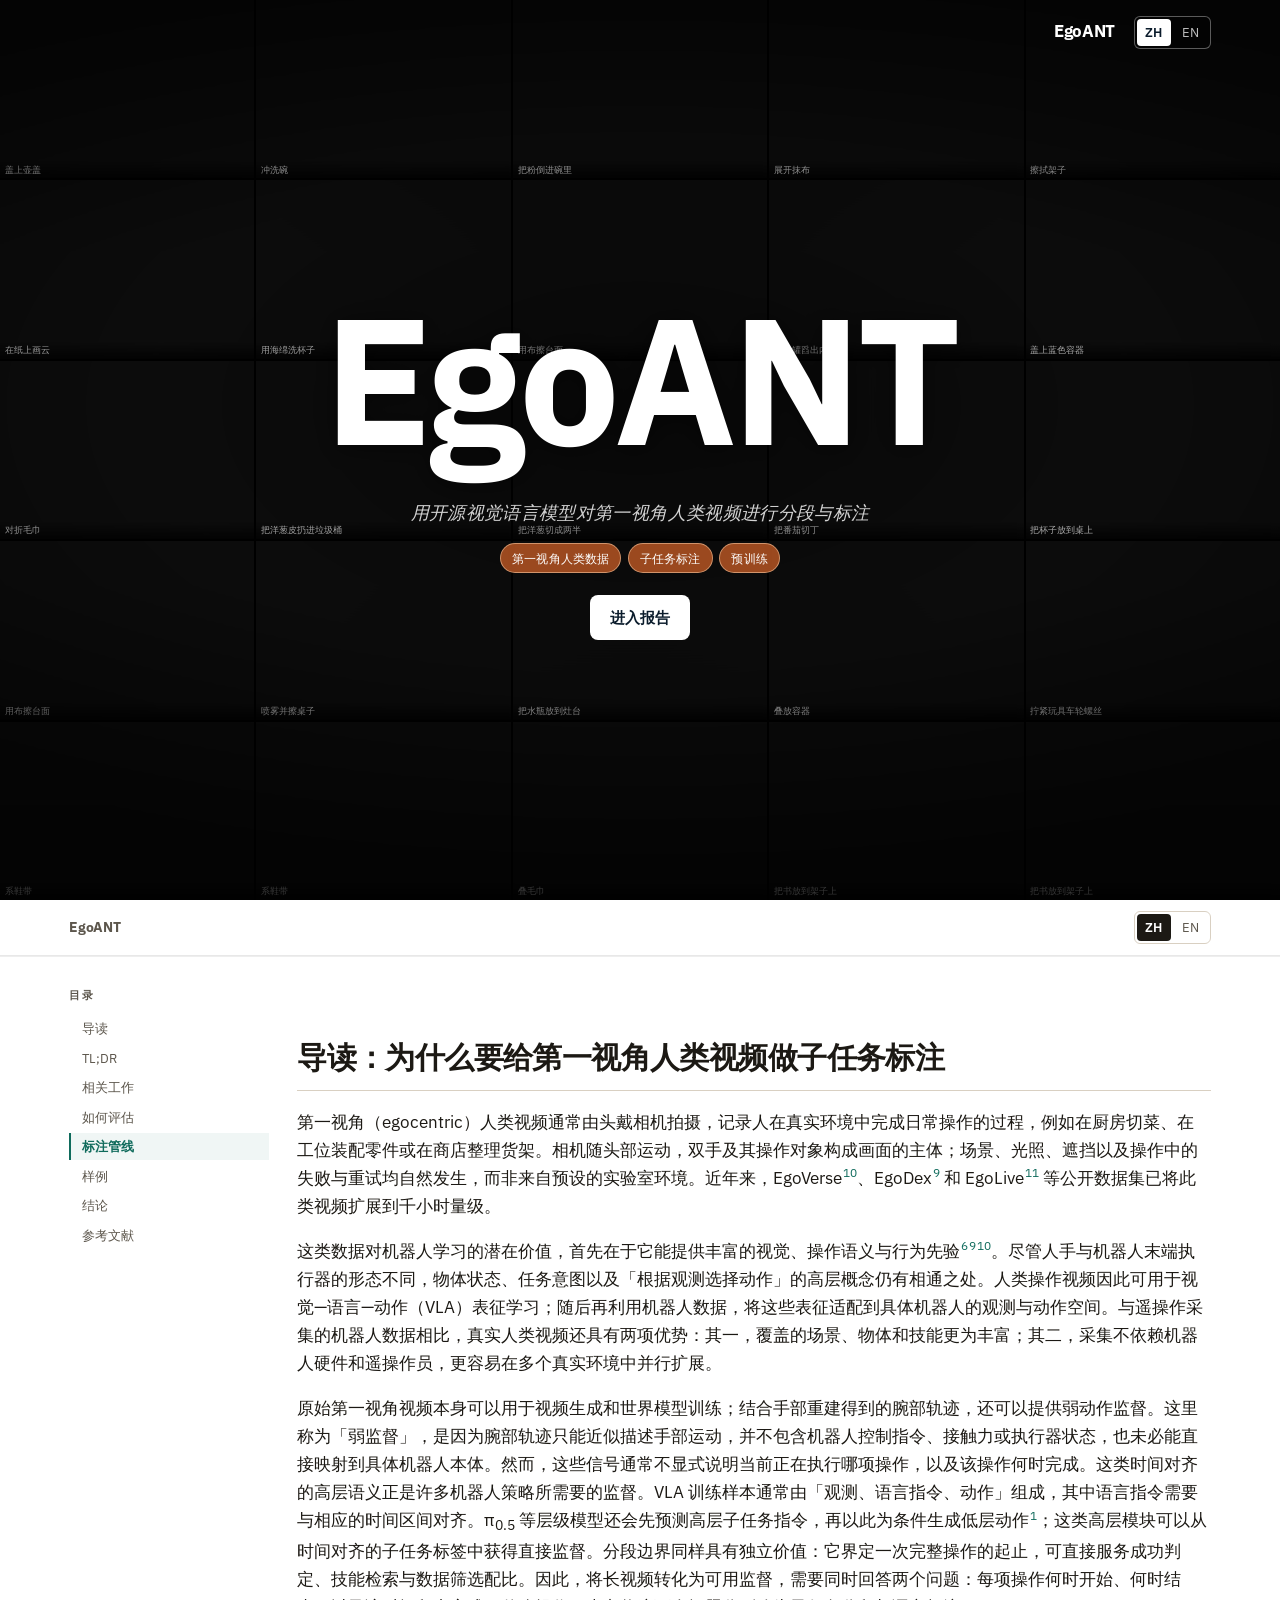
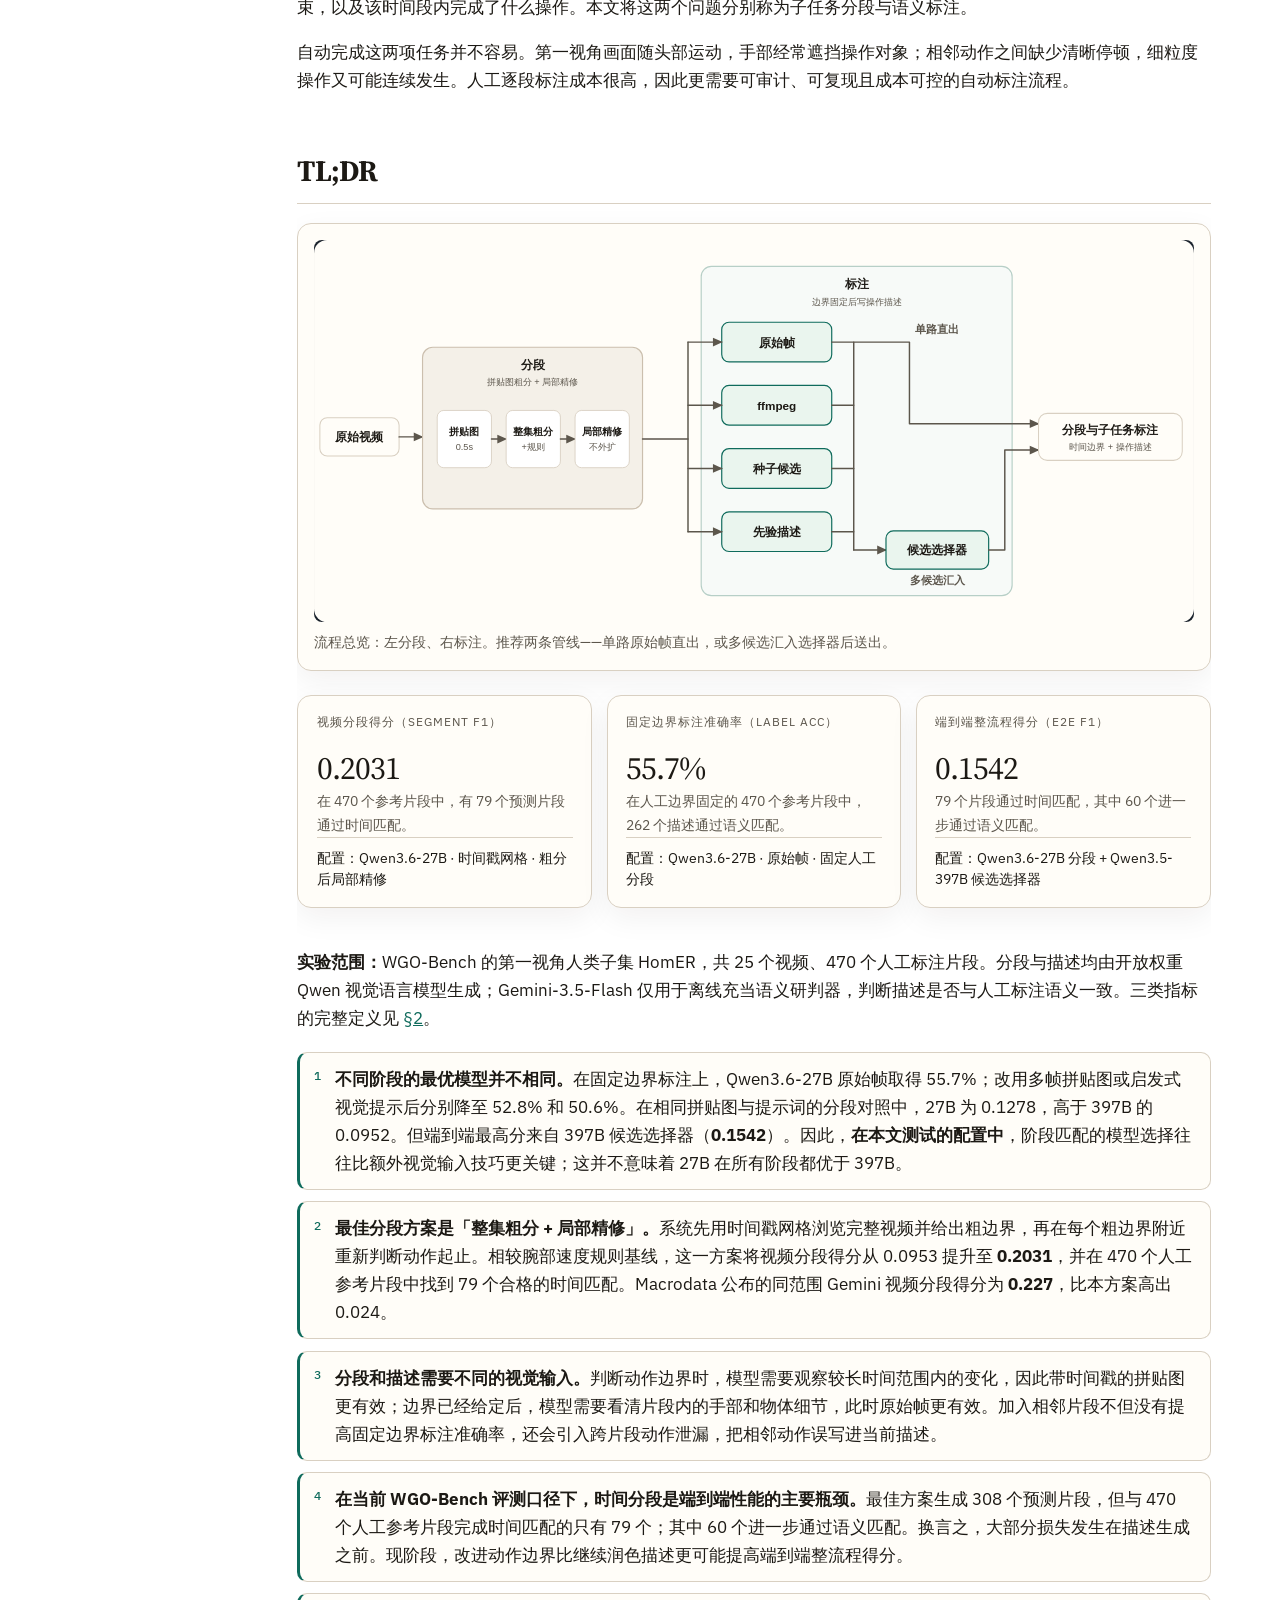
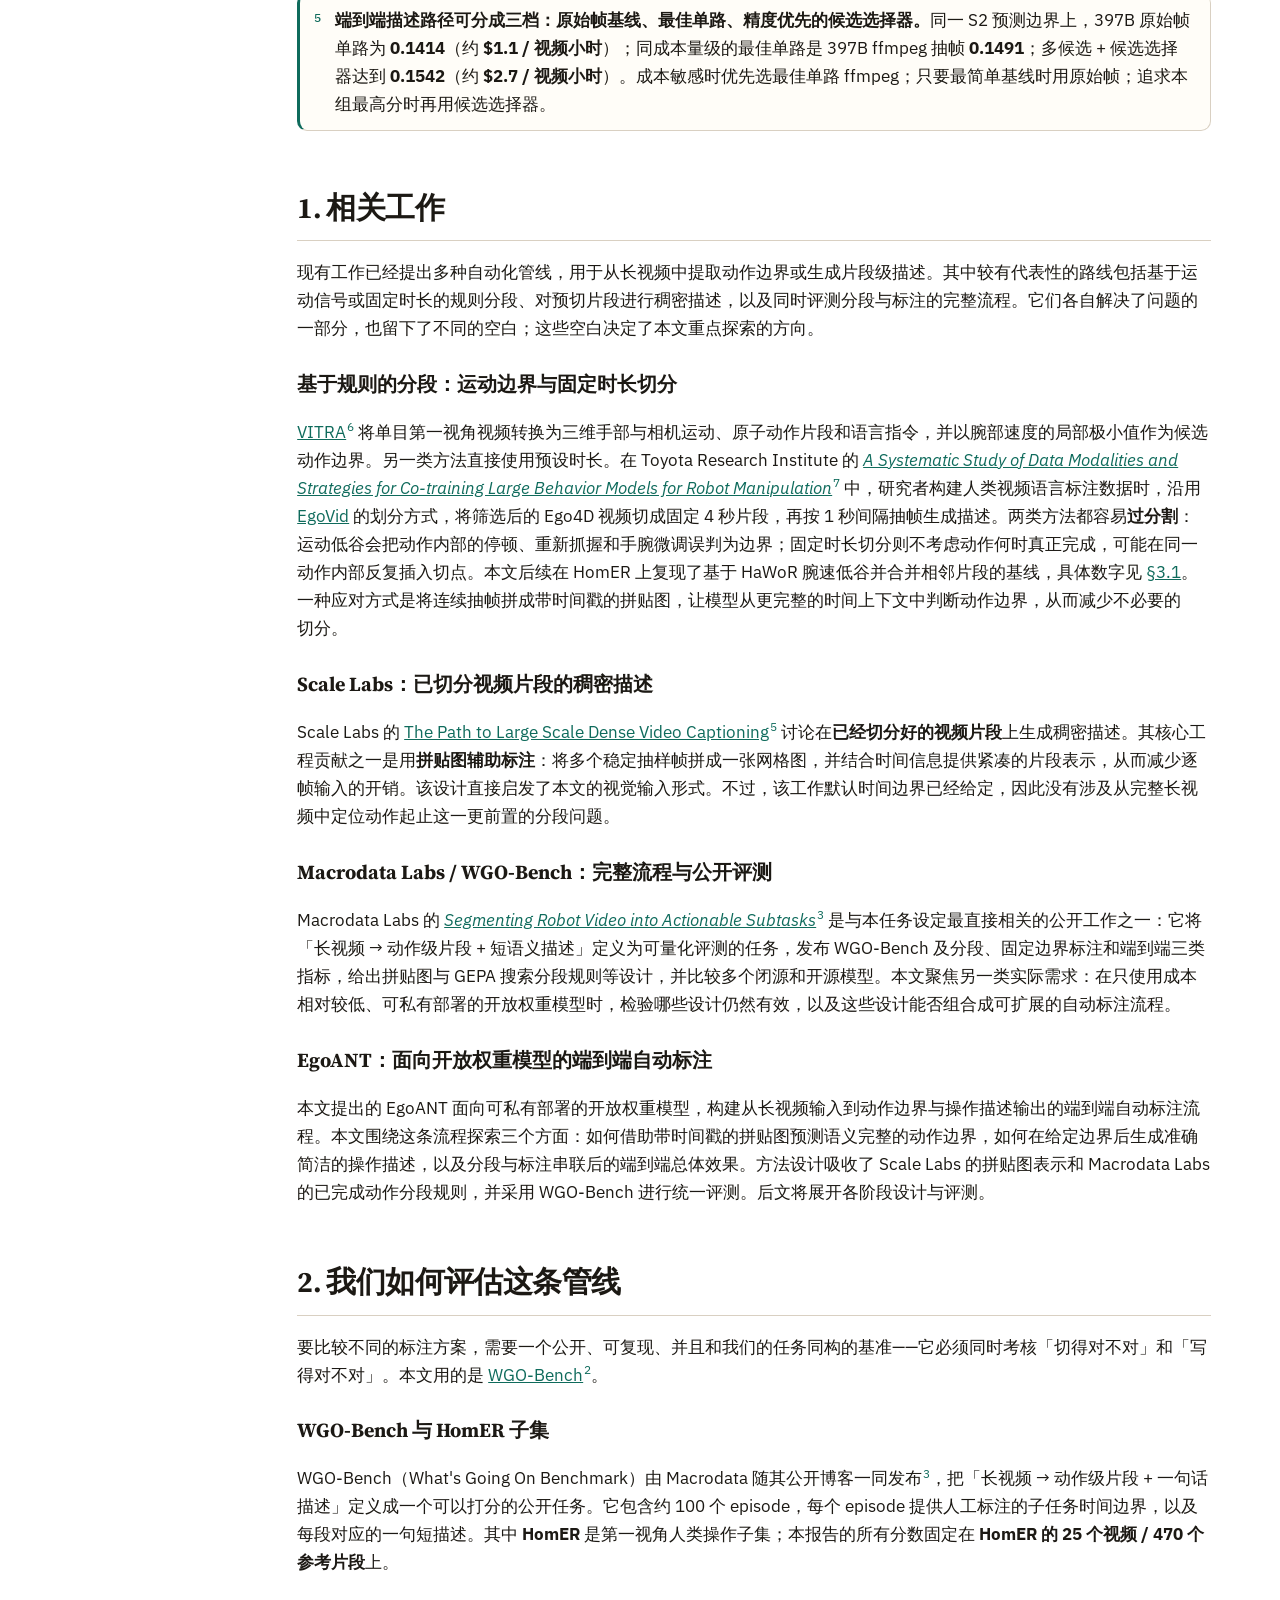
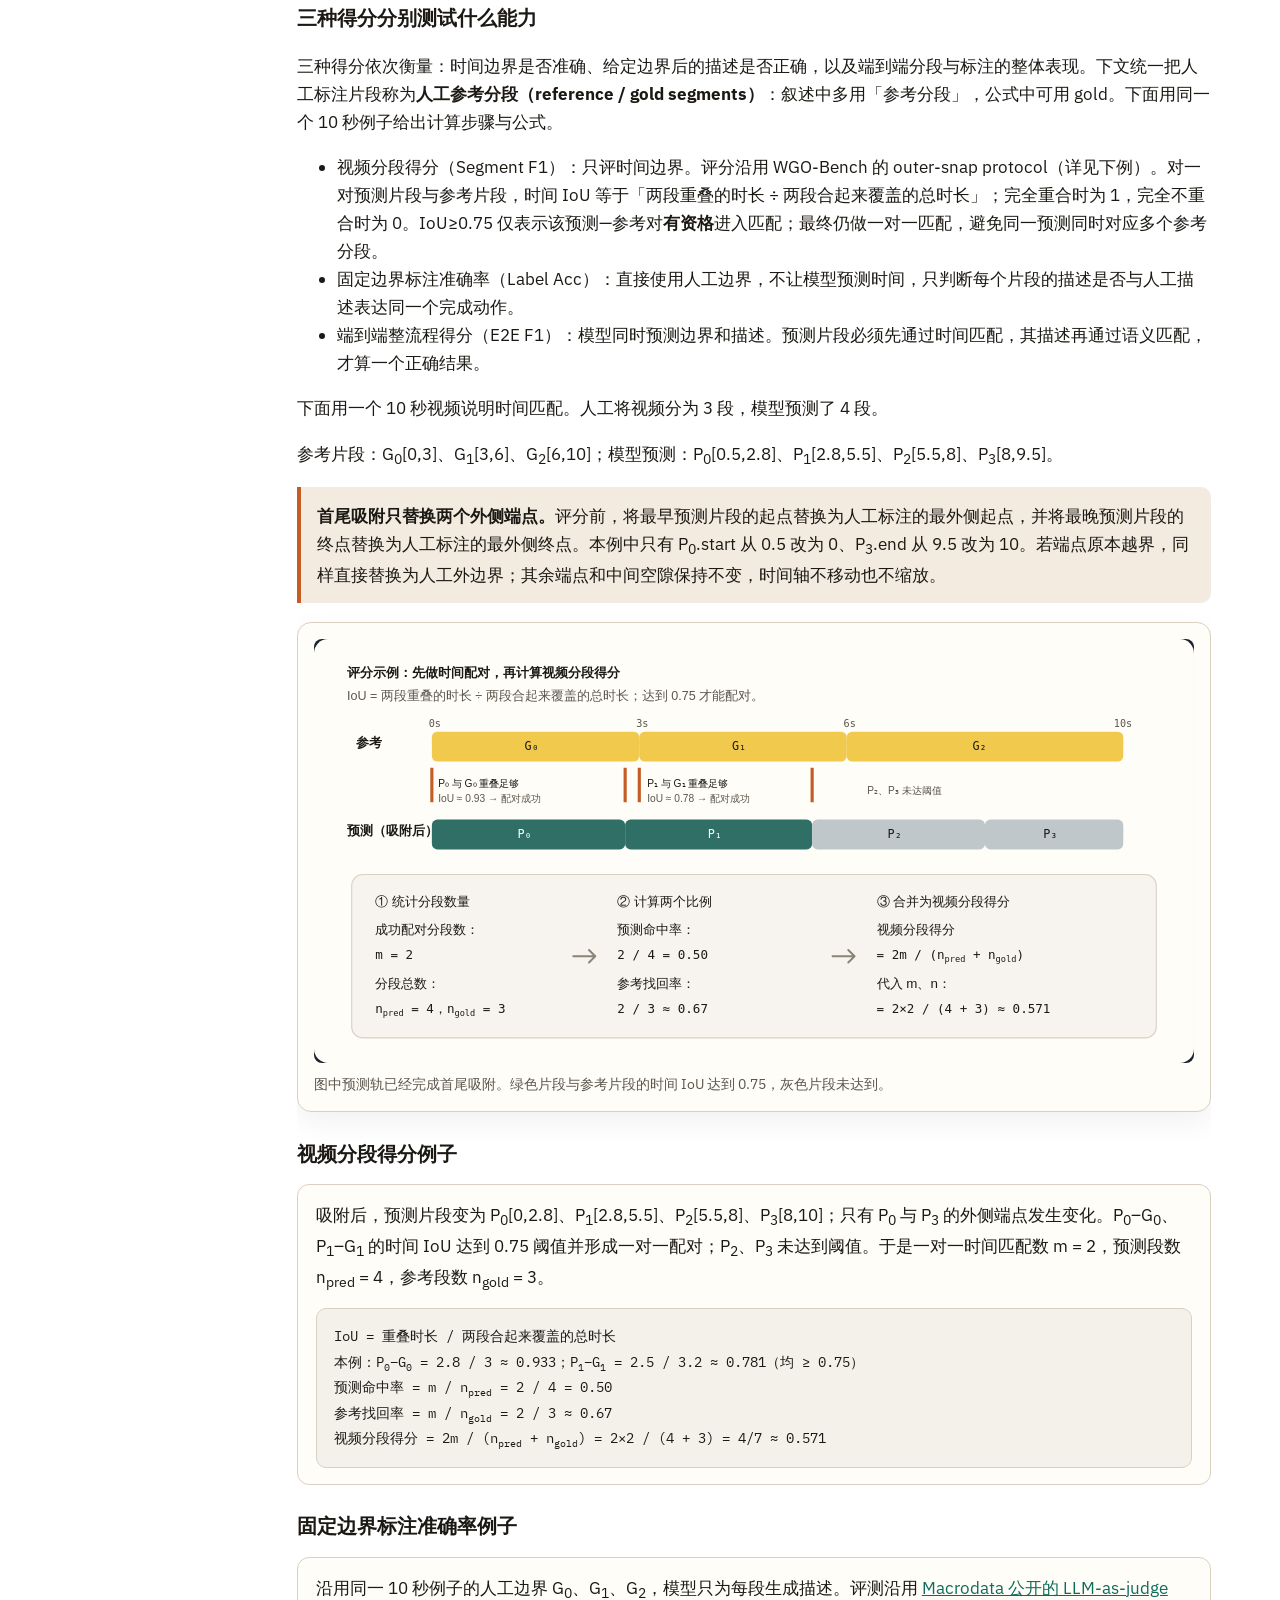
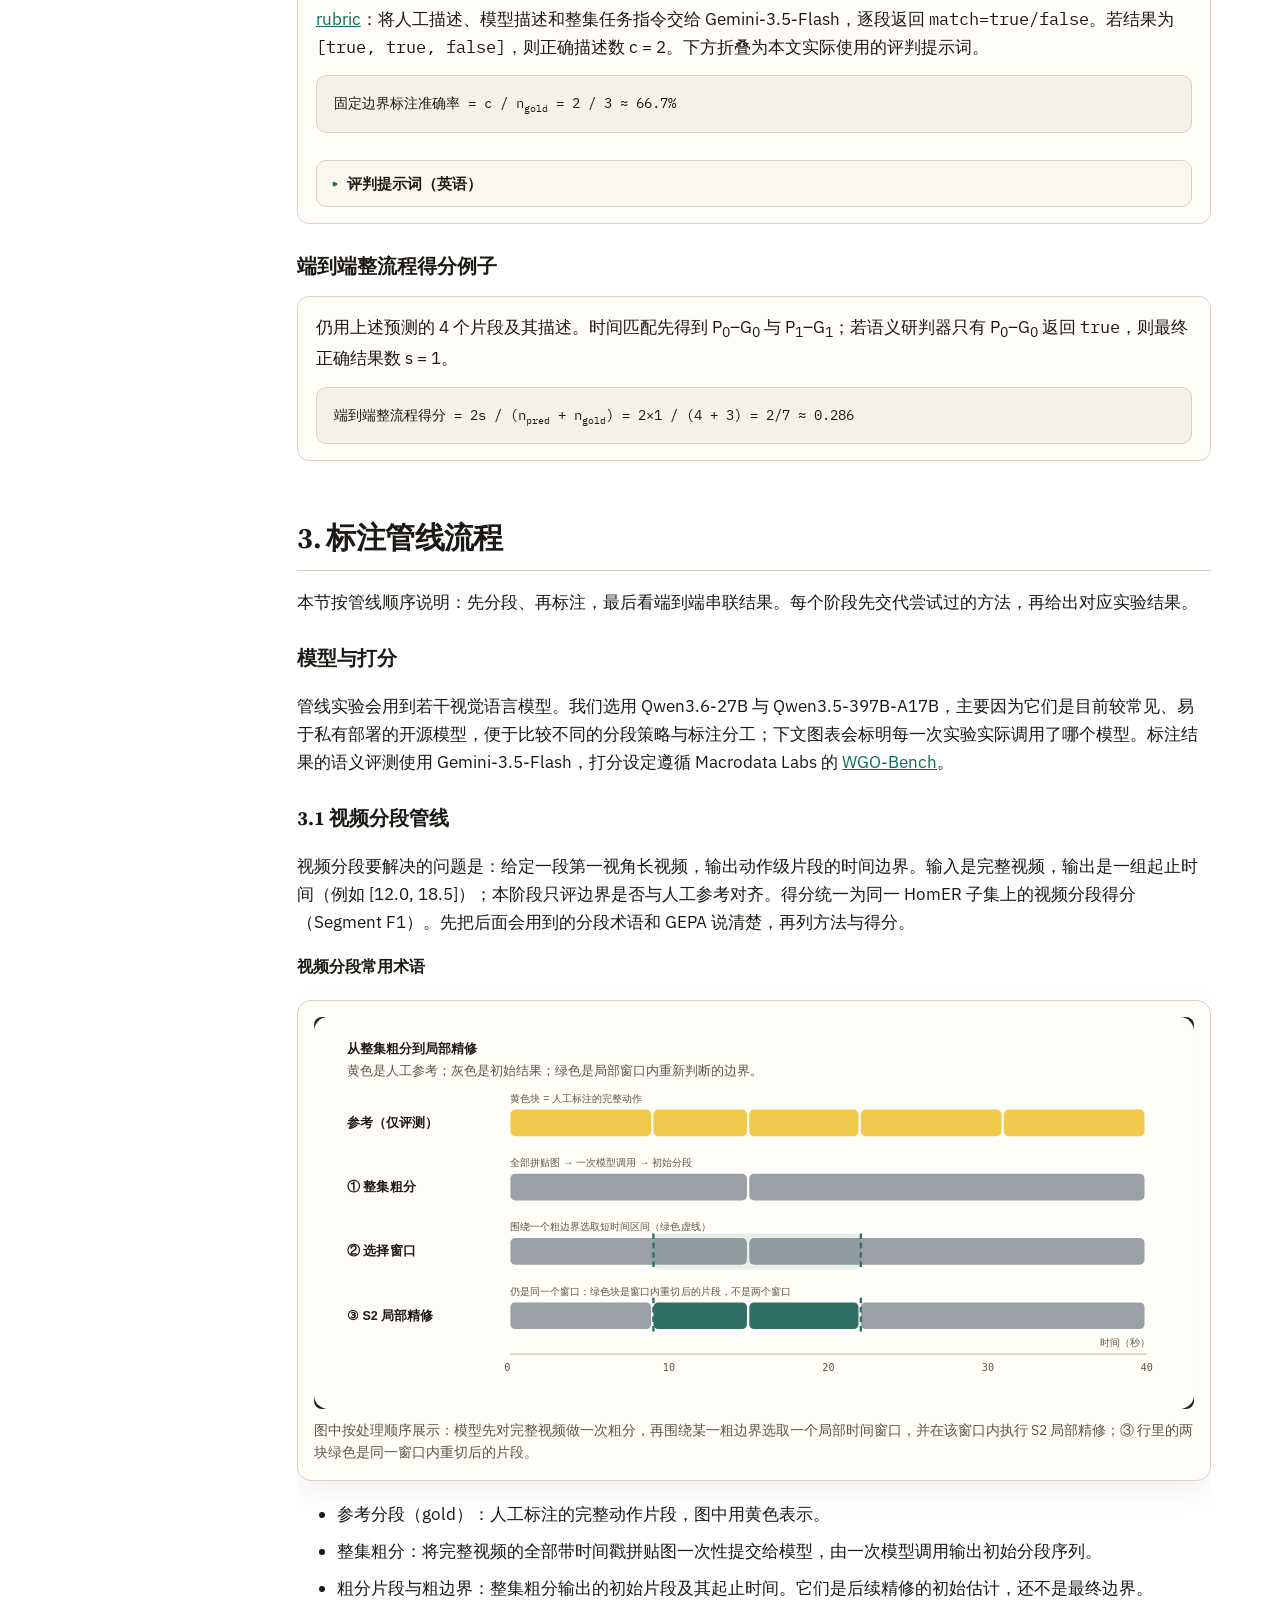
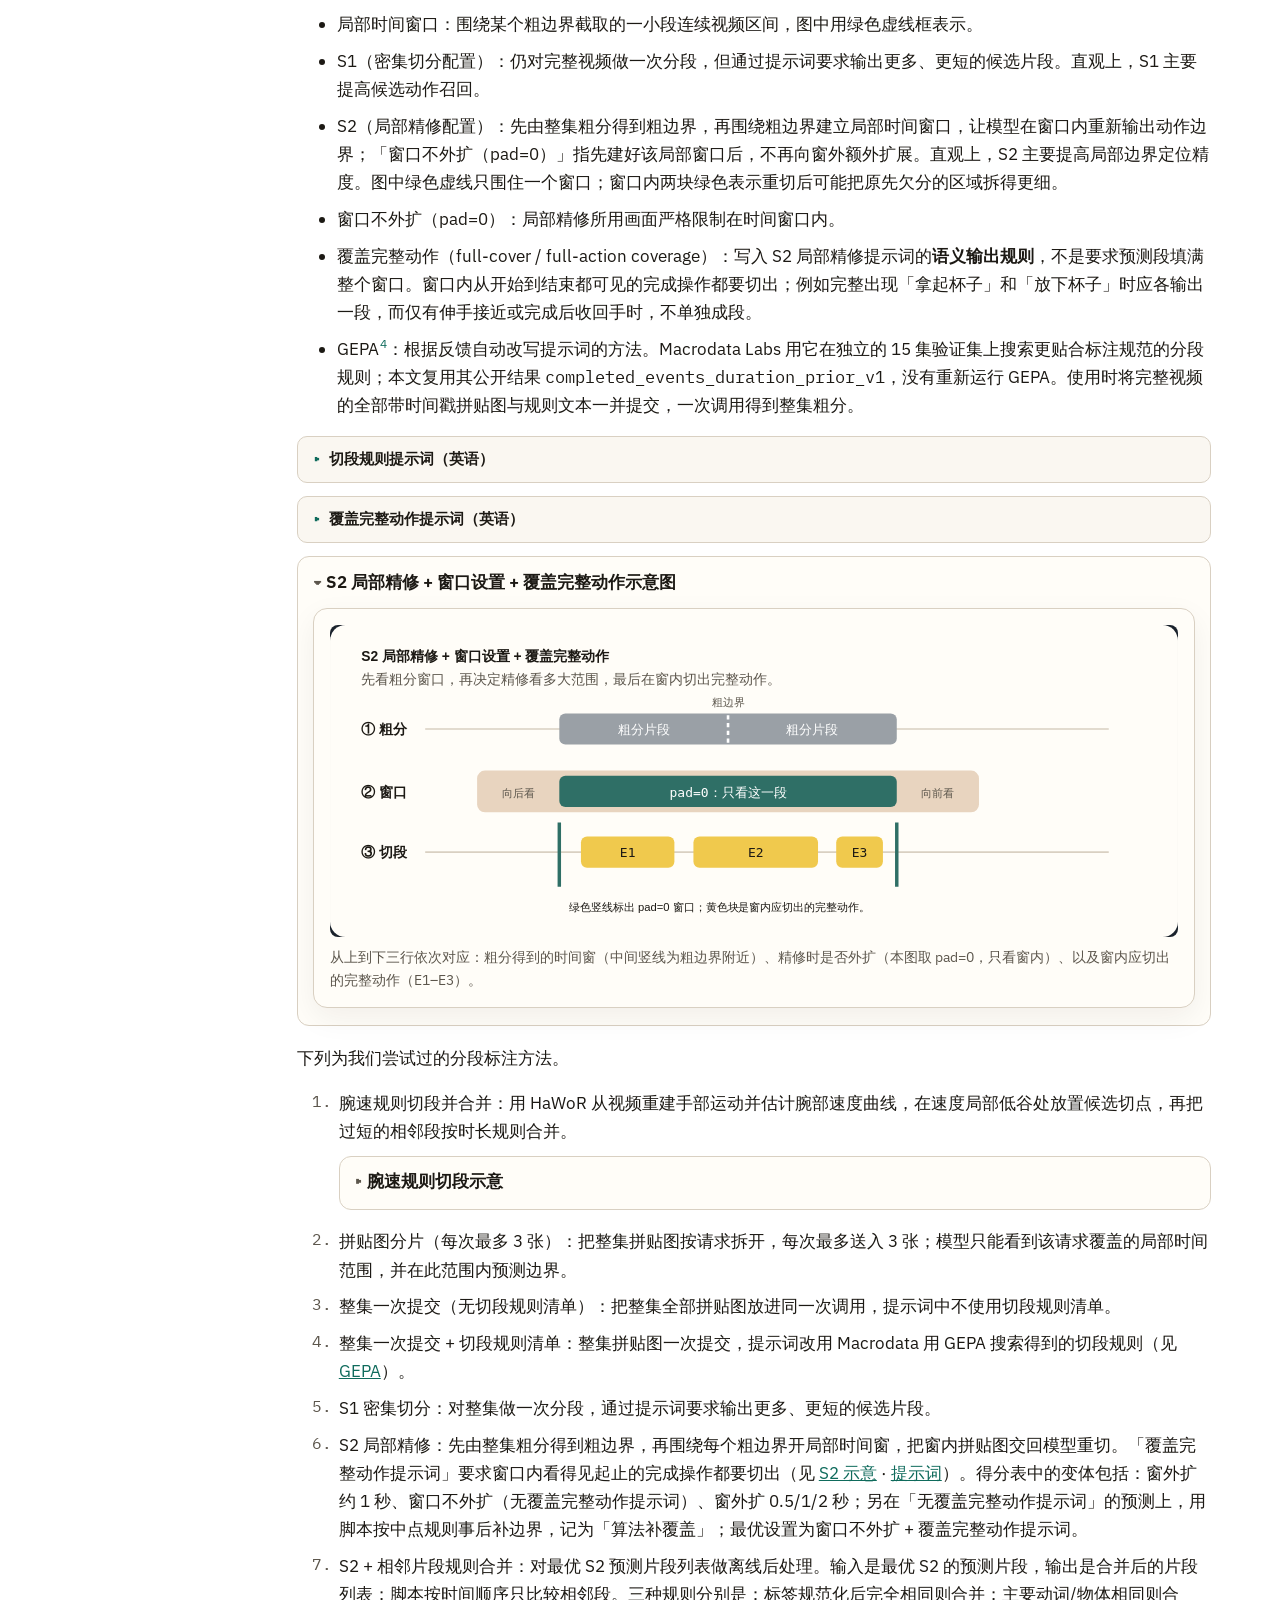
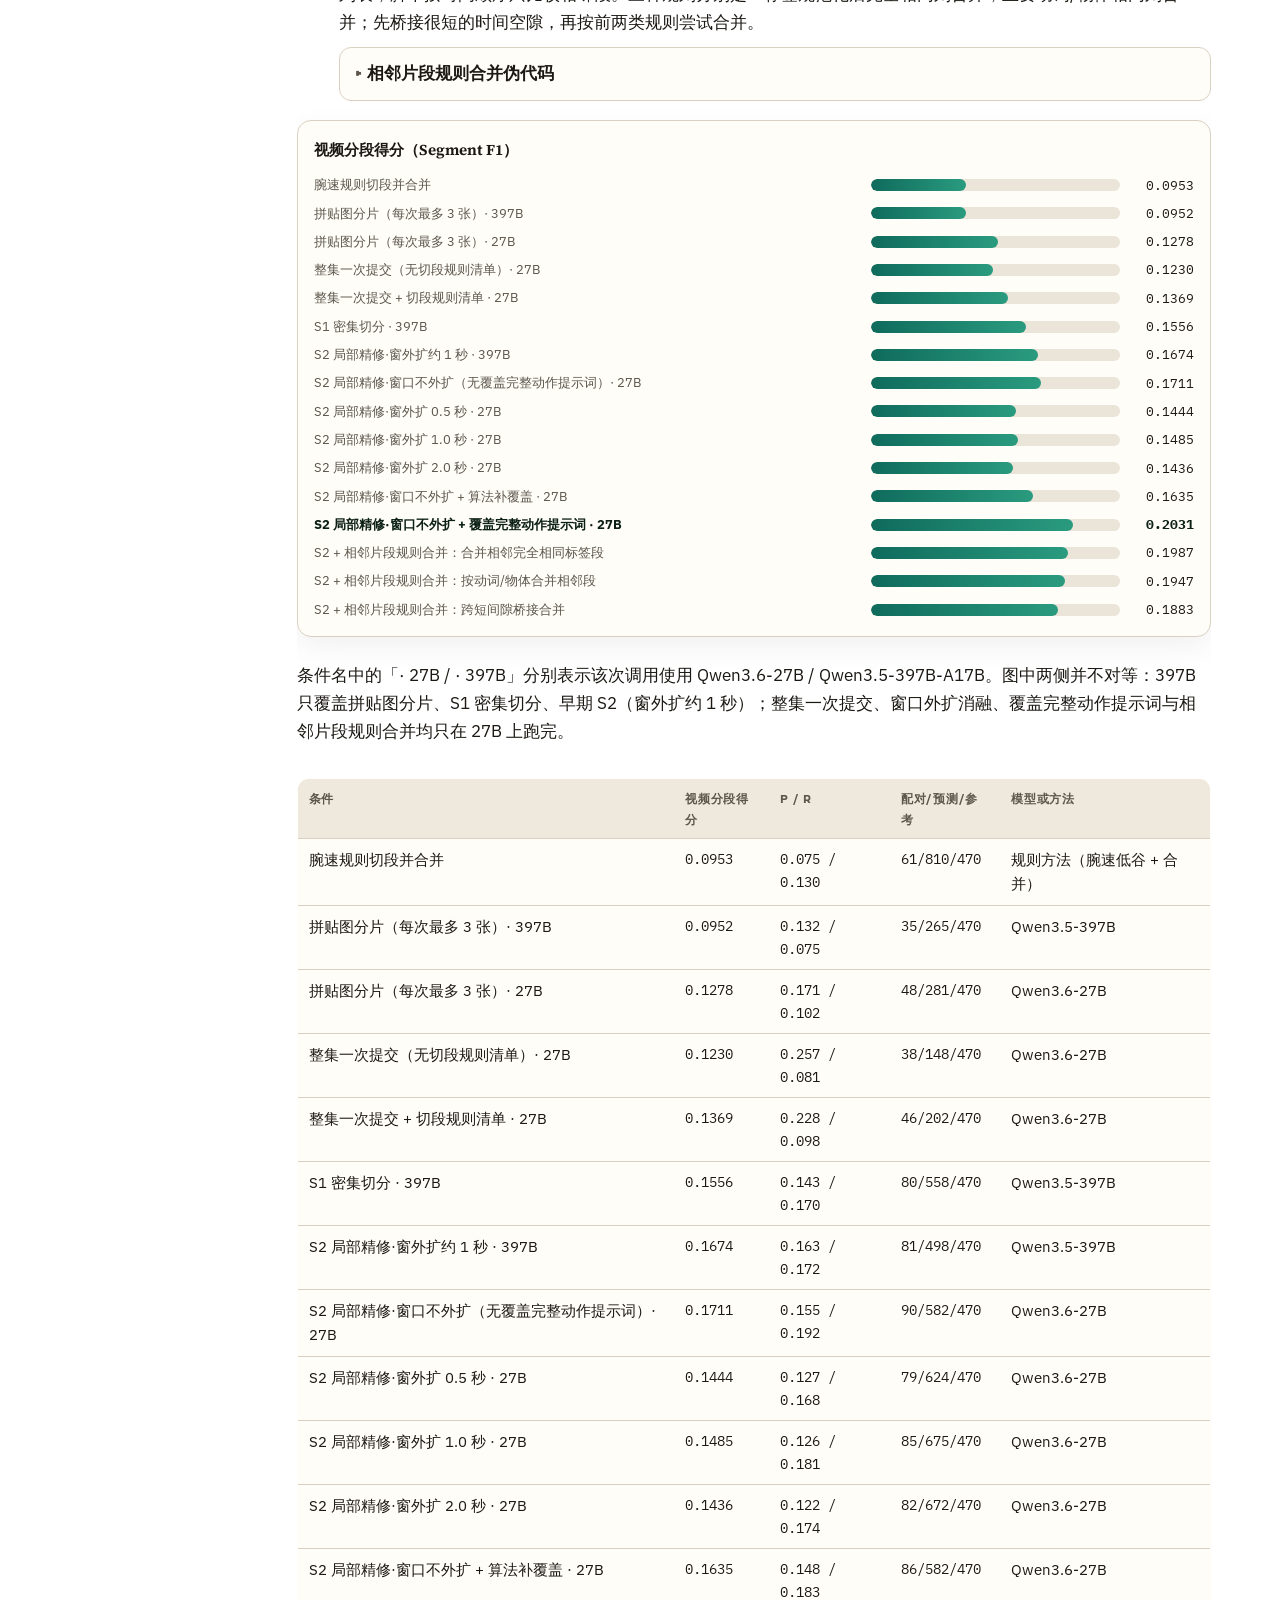
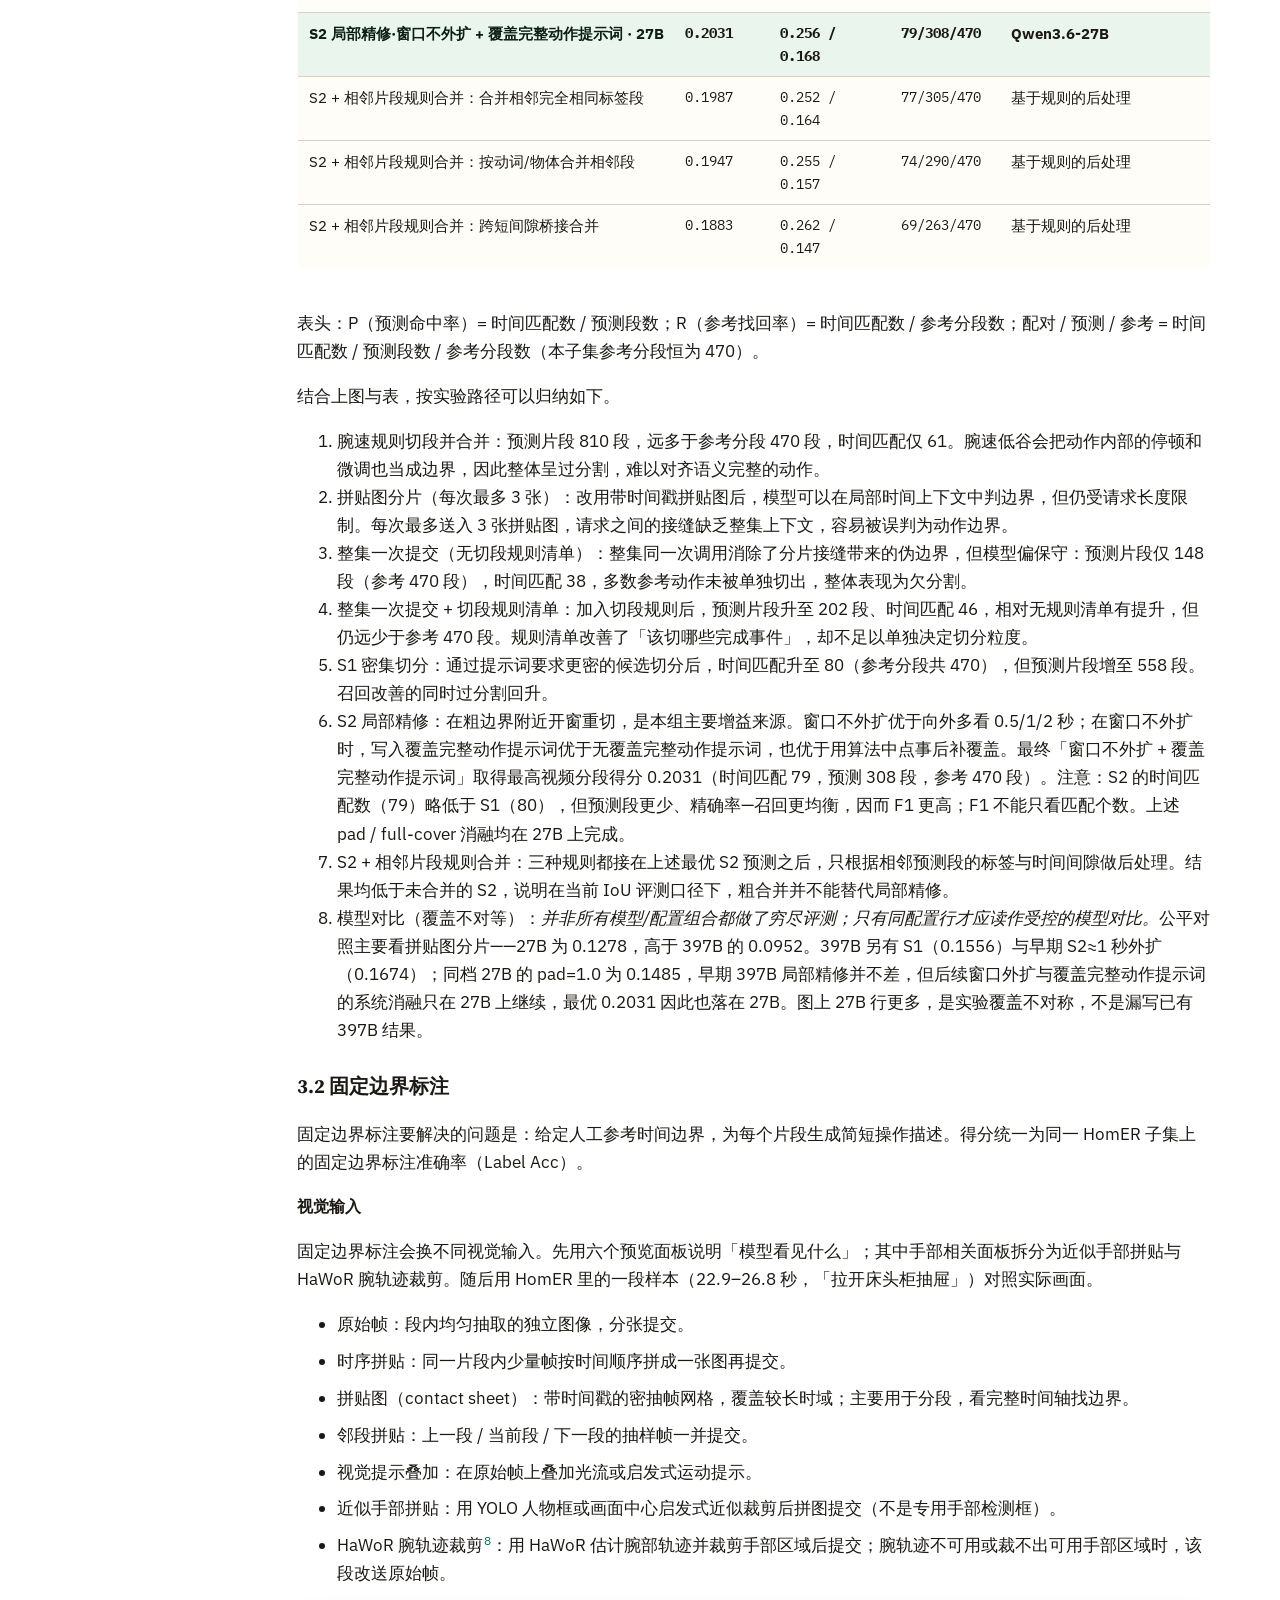
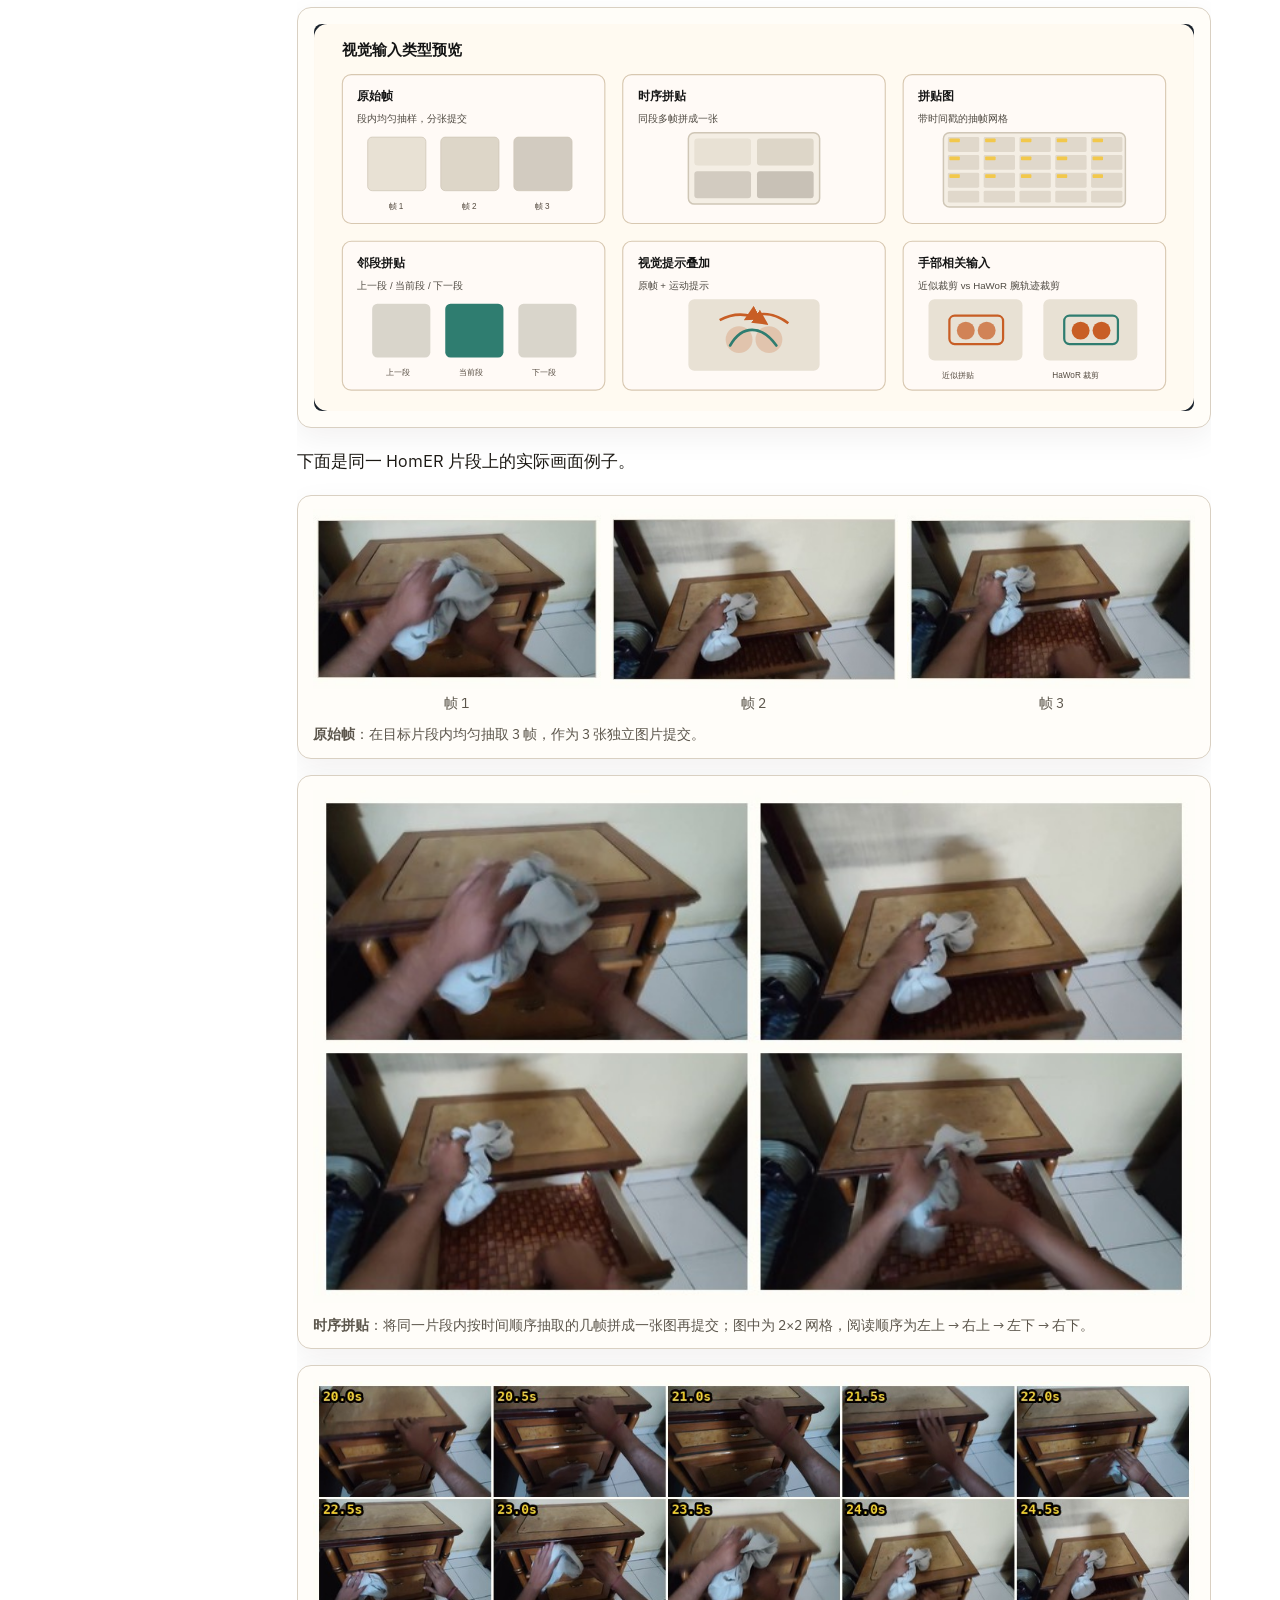
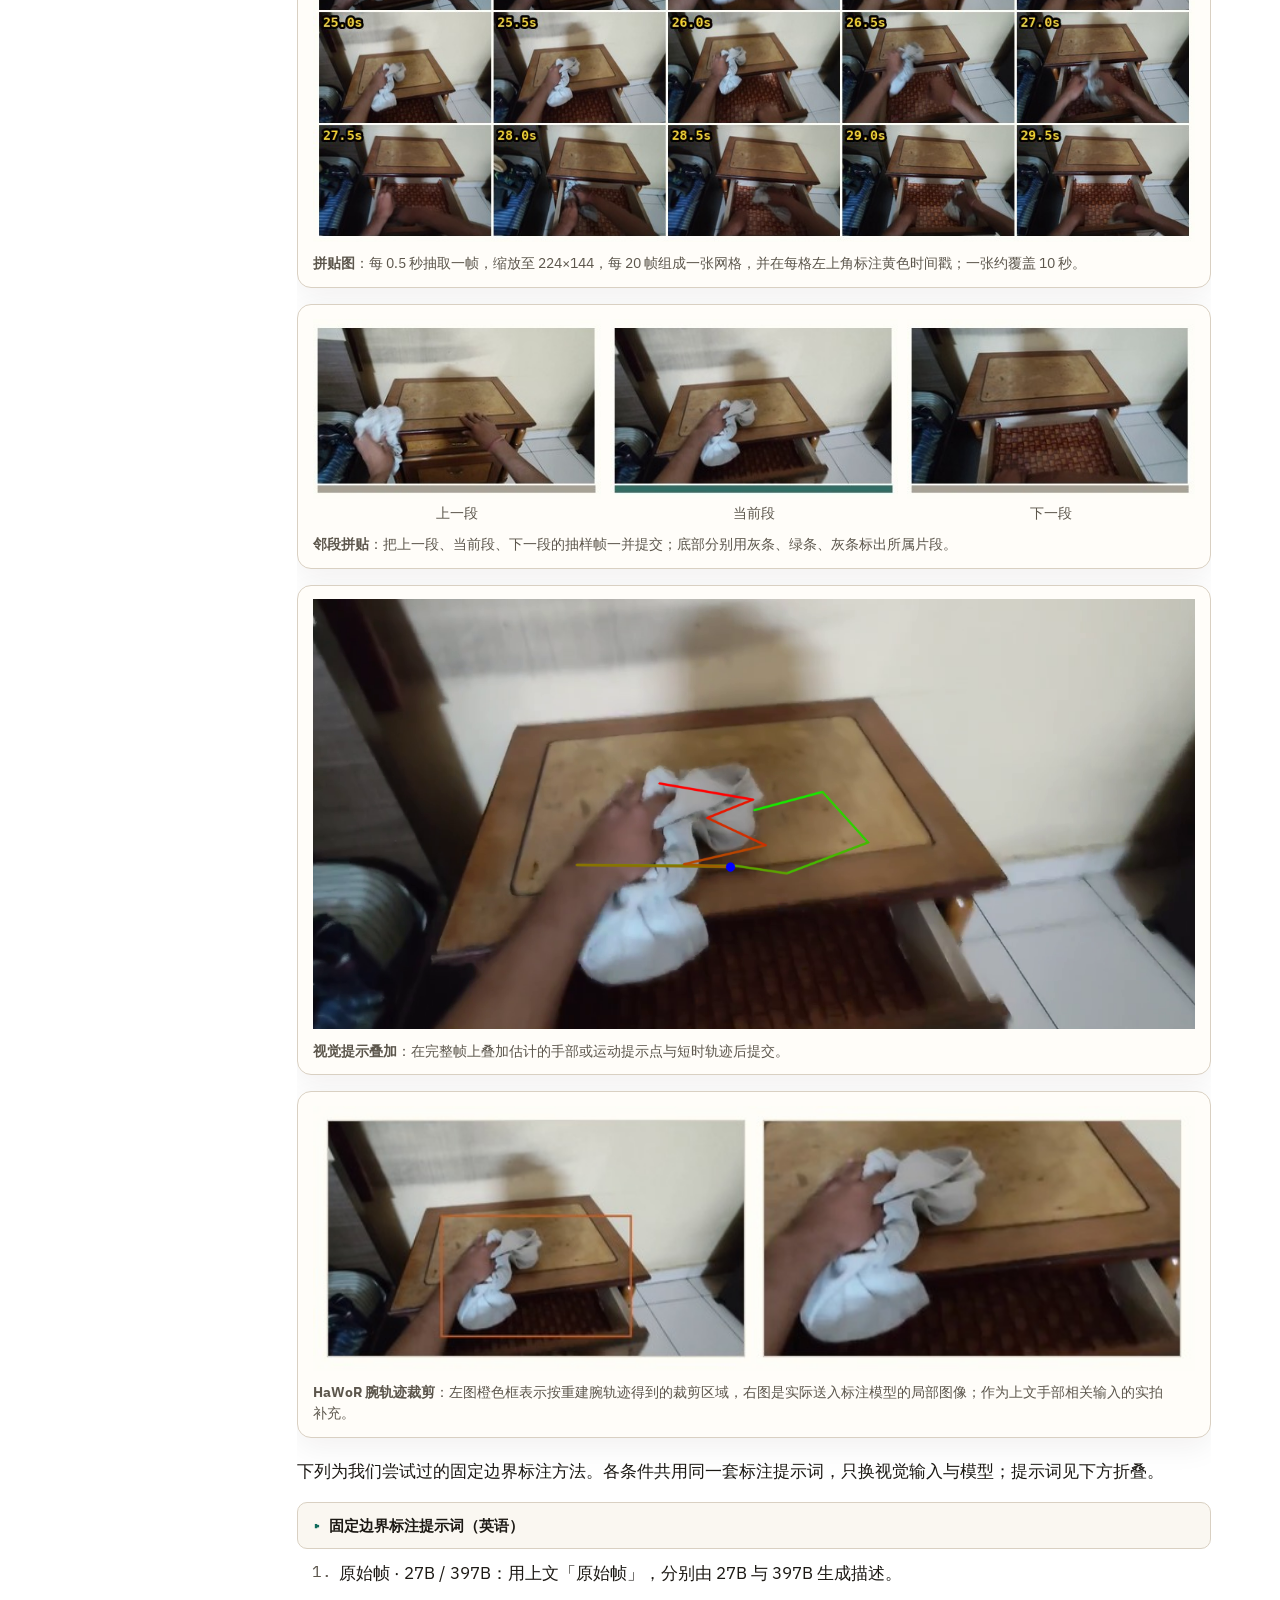
==== commit 8cc309d7: "fix(egoant): shrink mobile splash EgoANT; nudge Pred label right Clamp was floored at 7.65rem so the" ====
--- a/egoant-report/index.html
+++ b/egoant-report/index.html
@@ -7,7 +7,7 @@
   <link rel="preconnect" href="https://fonts.googleapis.com" />
   <link rel="preconnect" href="https://fonts.gstatic.com" crossorigin />
   <link href="https://fonts.googleapis.com/css2?family=IBM+Plex+Mono:wght@400;500&family=IBM+Plex+Sans:wght@400;500;600;700&family=Source+Serif+4:opsz,wght@8..60,500;8..60,650;8..60,700&display=swap" rel="stylesheet" />
-  <link rel="stylesheet" href="css/report.css?v=20260812-36" />
+  <link rel="stylesheet" href="css/report.css?v=20260812-37" />
 </head>
 <body>
   <header class="splash" id="top">
@@ -176,7 +176,7 @@
         <strong>首尾吸附只替换两个外侧端点。</strong>评分前，将最早预测片段的起点替换为人工标注的最外侧起点，并将最晚预测片段的终点替换为人工标注的最外侧终点。本例中只有 P<sub>0</sub>.start 从 0.5 改为 0、P<sub>3</sub>.end 从 9.5 改为 10。若端点原本越界，同样直接替换为人工外边界；其余端点和中间空隙保持不变，时间轴不移动也不缩放。
       </div>
       <figure class="figure">
-        <img src="assets/explain/metric_iou_f1_zh.svg?v=20260812-36" data-i18n-src="fig.src.metric" alt="Temporal IoU and F1 scoring diagram" />
+        <img src="assets/explain/metric_iou_f1_zh.svg?v=20260812-37" data-i18n-src="fig.src.metric" alt="Temporal IoU and F1 scoring diagram" />
         <figcaption data-i18n="metrics.figcap">图中预测轨已经完成首尾吸附。绿色片段与参考片段的时间 IoU 达到 0.75，灰色片段未达到。</figcaption>
       </figure>
       <h3 data-i18n="metrics.h3.seg">视频分段得分例子</h3>
--- a/egoant-report/css/report.css
+++ b/egoant-report/css/report.css
@@ -195,7 +195,9 @@
   justify-content: center;
   align-items: center;
   text-align: center;
-  padding: 3rem 0 2rem;
+  padding: 3rem 0.75rem 2rem;
+  width: 100%;
+  box-sizing: border-box;
 }
 .splash-kicker {
   text-transform: none;
@@ -212,12 +214,24 @@
 .splash-center h1 {
   font-family: var(--sans);
   font-weight: 700;
-  font-size: clamp(7.65rem, 20vw, 13rem);
+  font-size: clamp(3.4rem, 14vw, 13rem);
   line-height: 1.05;
   letter-spacing: -0.03em;
   margin: 0 0 1.35rem;
-  max-width: none;
+  max-width: 100%;
+  padding: 0 0.35rem;
+  box-sizing: border-box;
   text-shadow: 0 2px 24px rgba(0,0,0,0.45);
+}
+@media (max-width: 480px) {
+  .splash-center h1 {
+    font-size: clamp(3.1rem, 17vw, 4.6rem);
+    letter-spacing: -0.02em;
+  }
+  .splash-kicker {
+    max-width: 22rem;
+    padding: 0 0.4rem;
+  }
 }
 .splash-lede {
   max-width: 48ch;
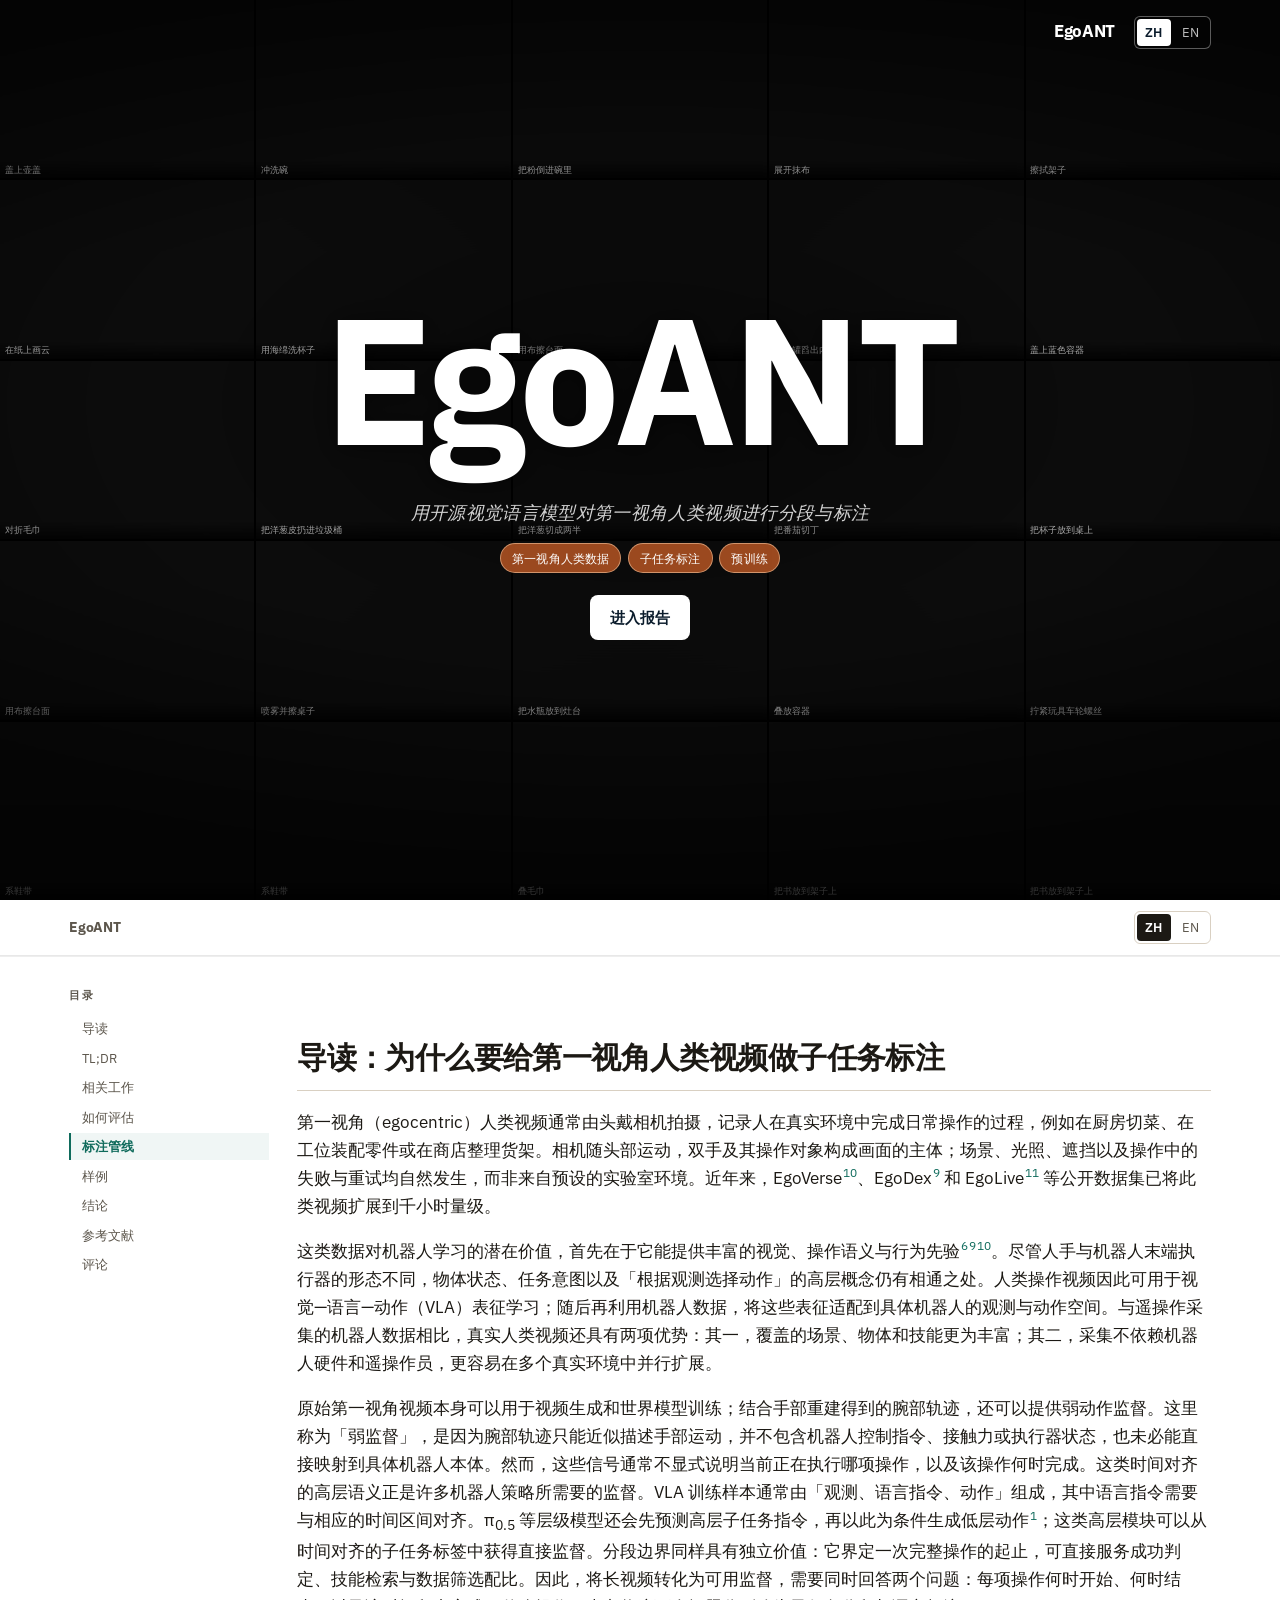
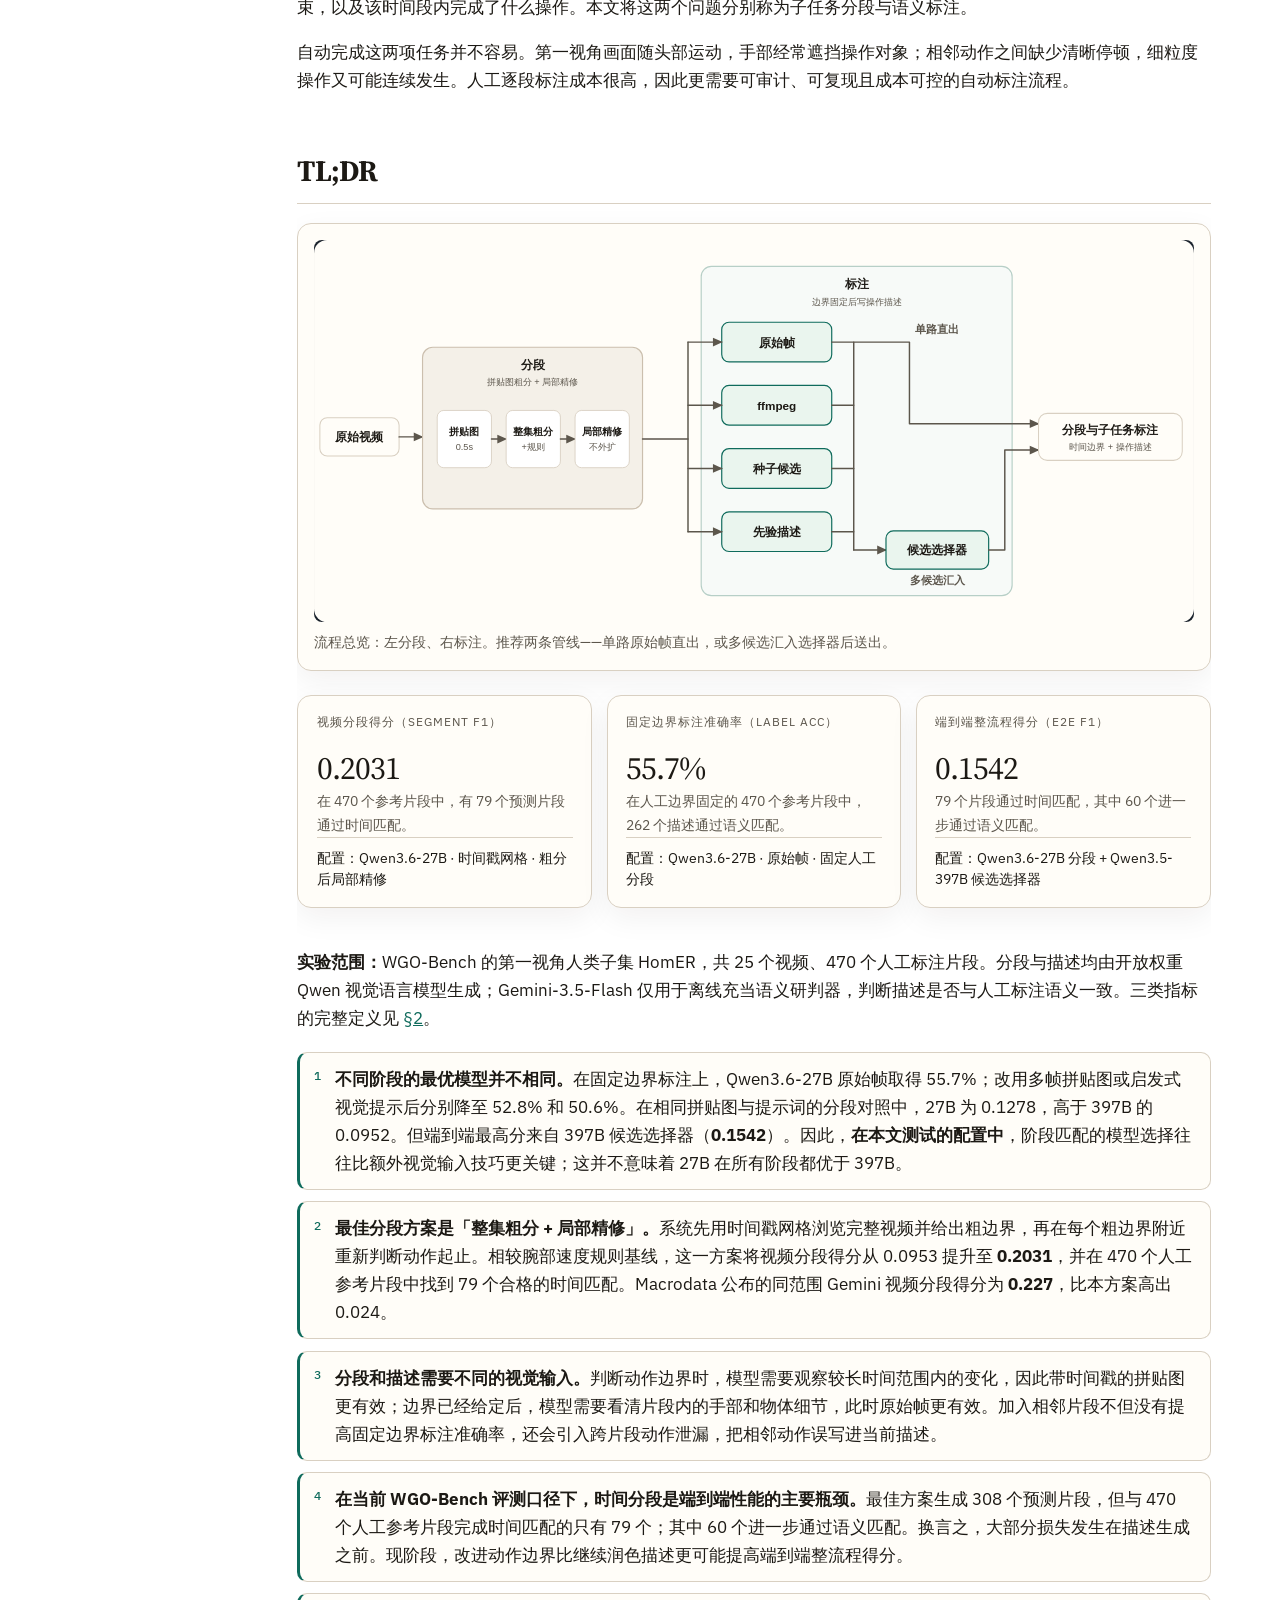
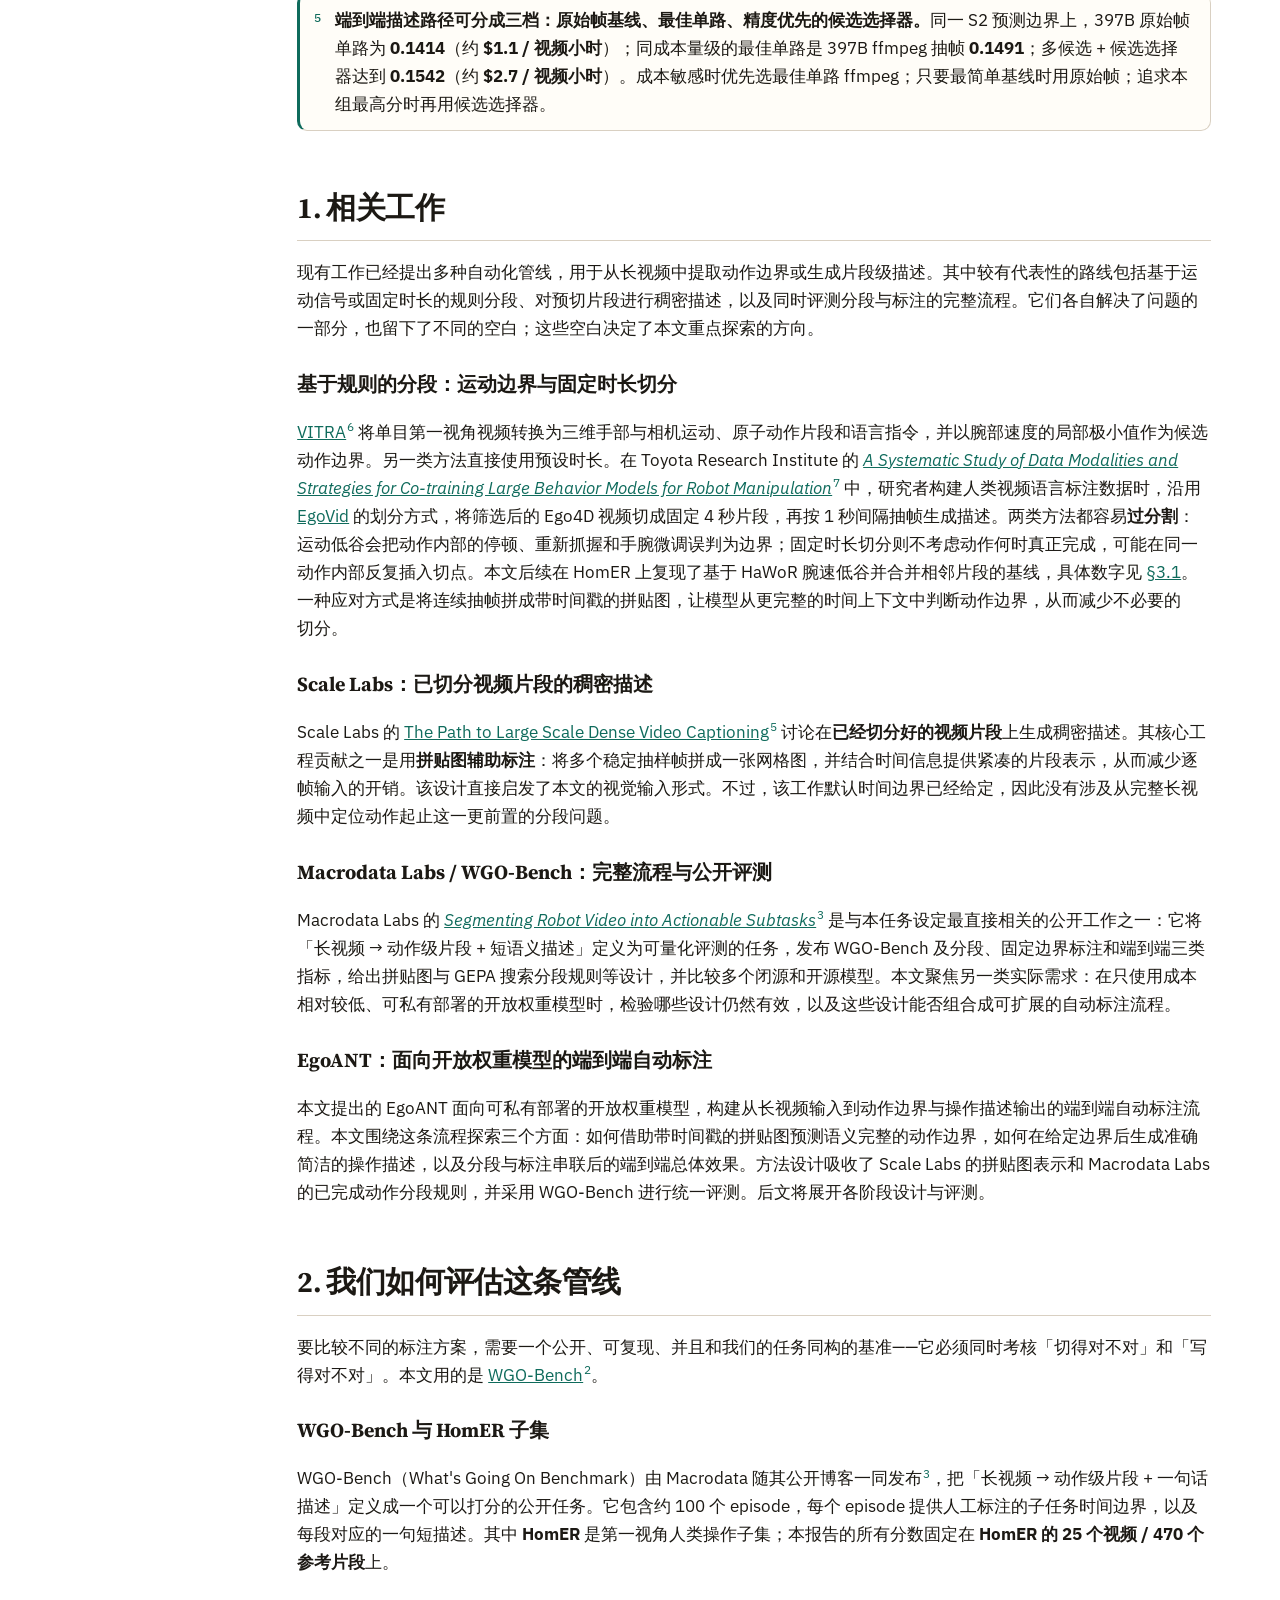
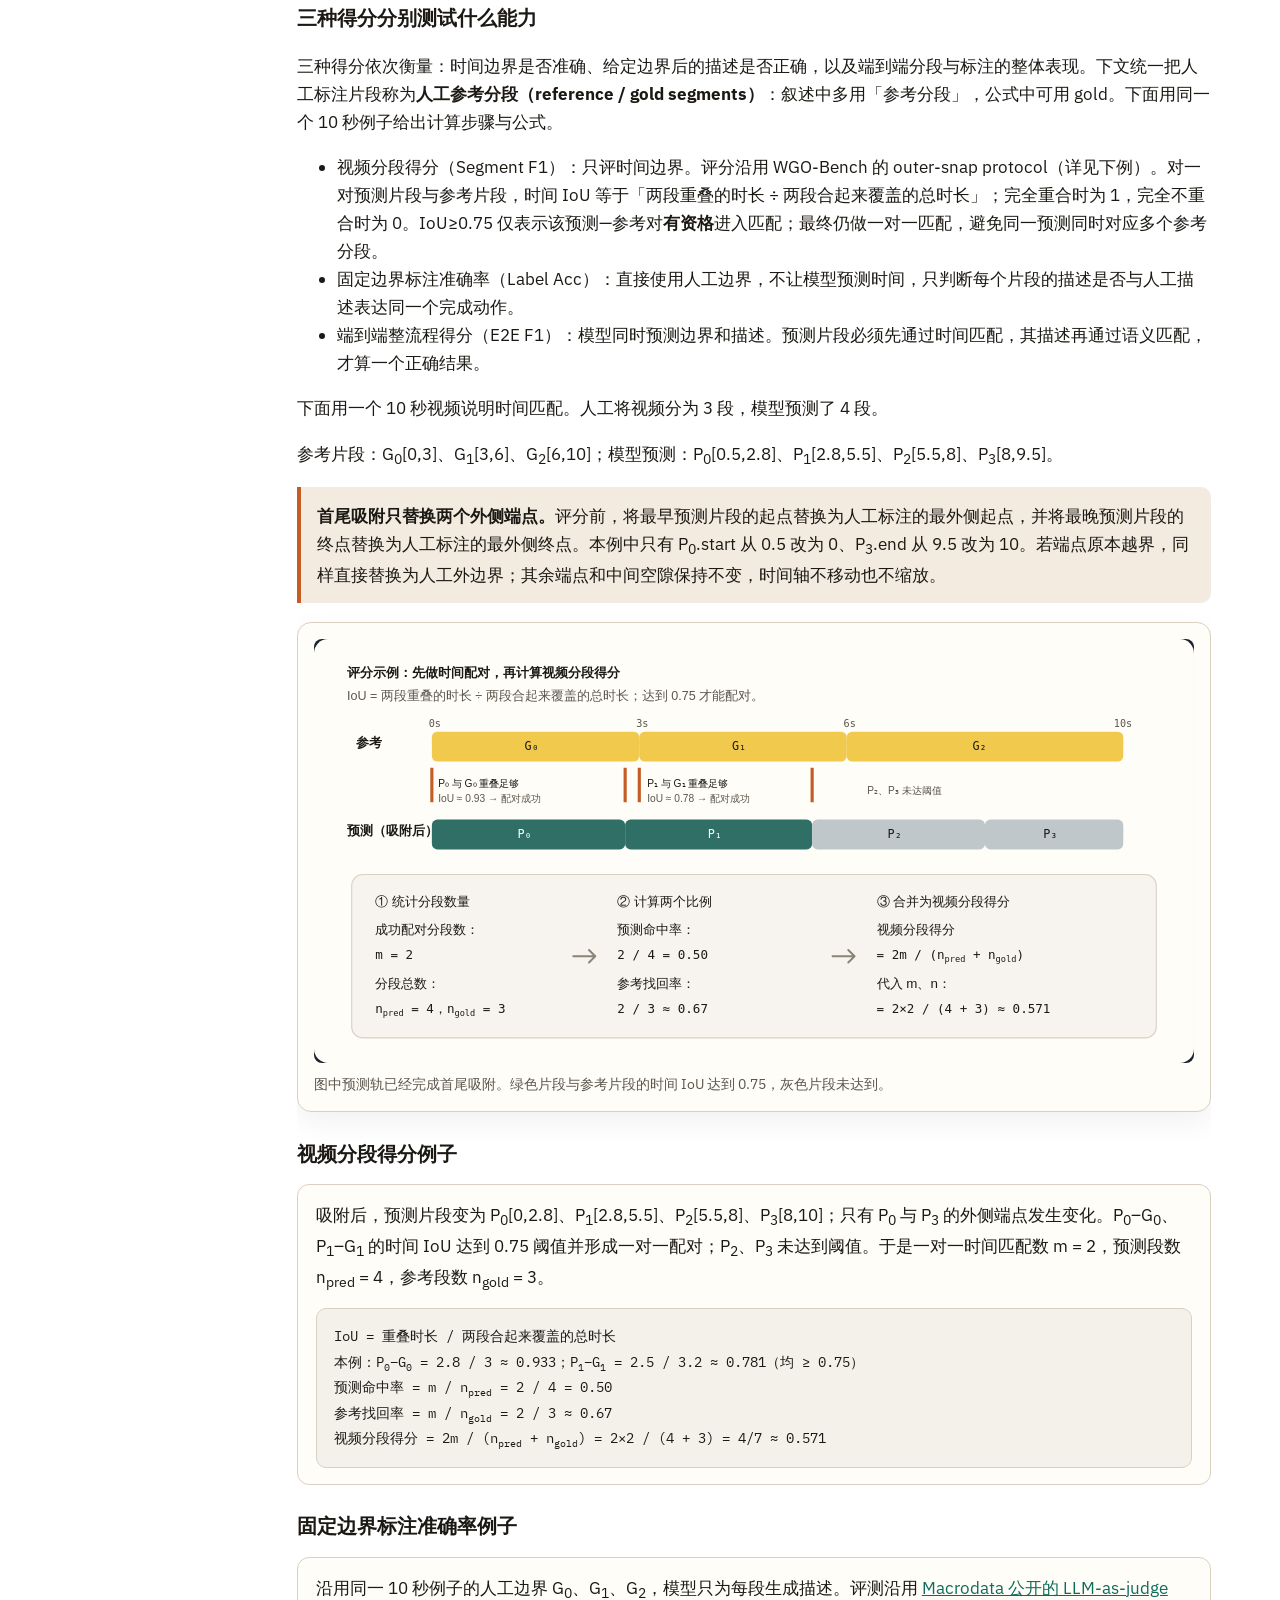
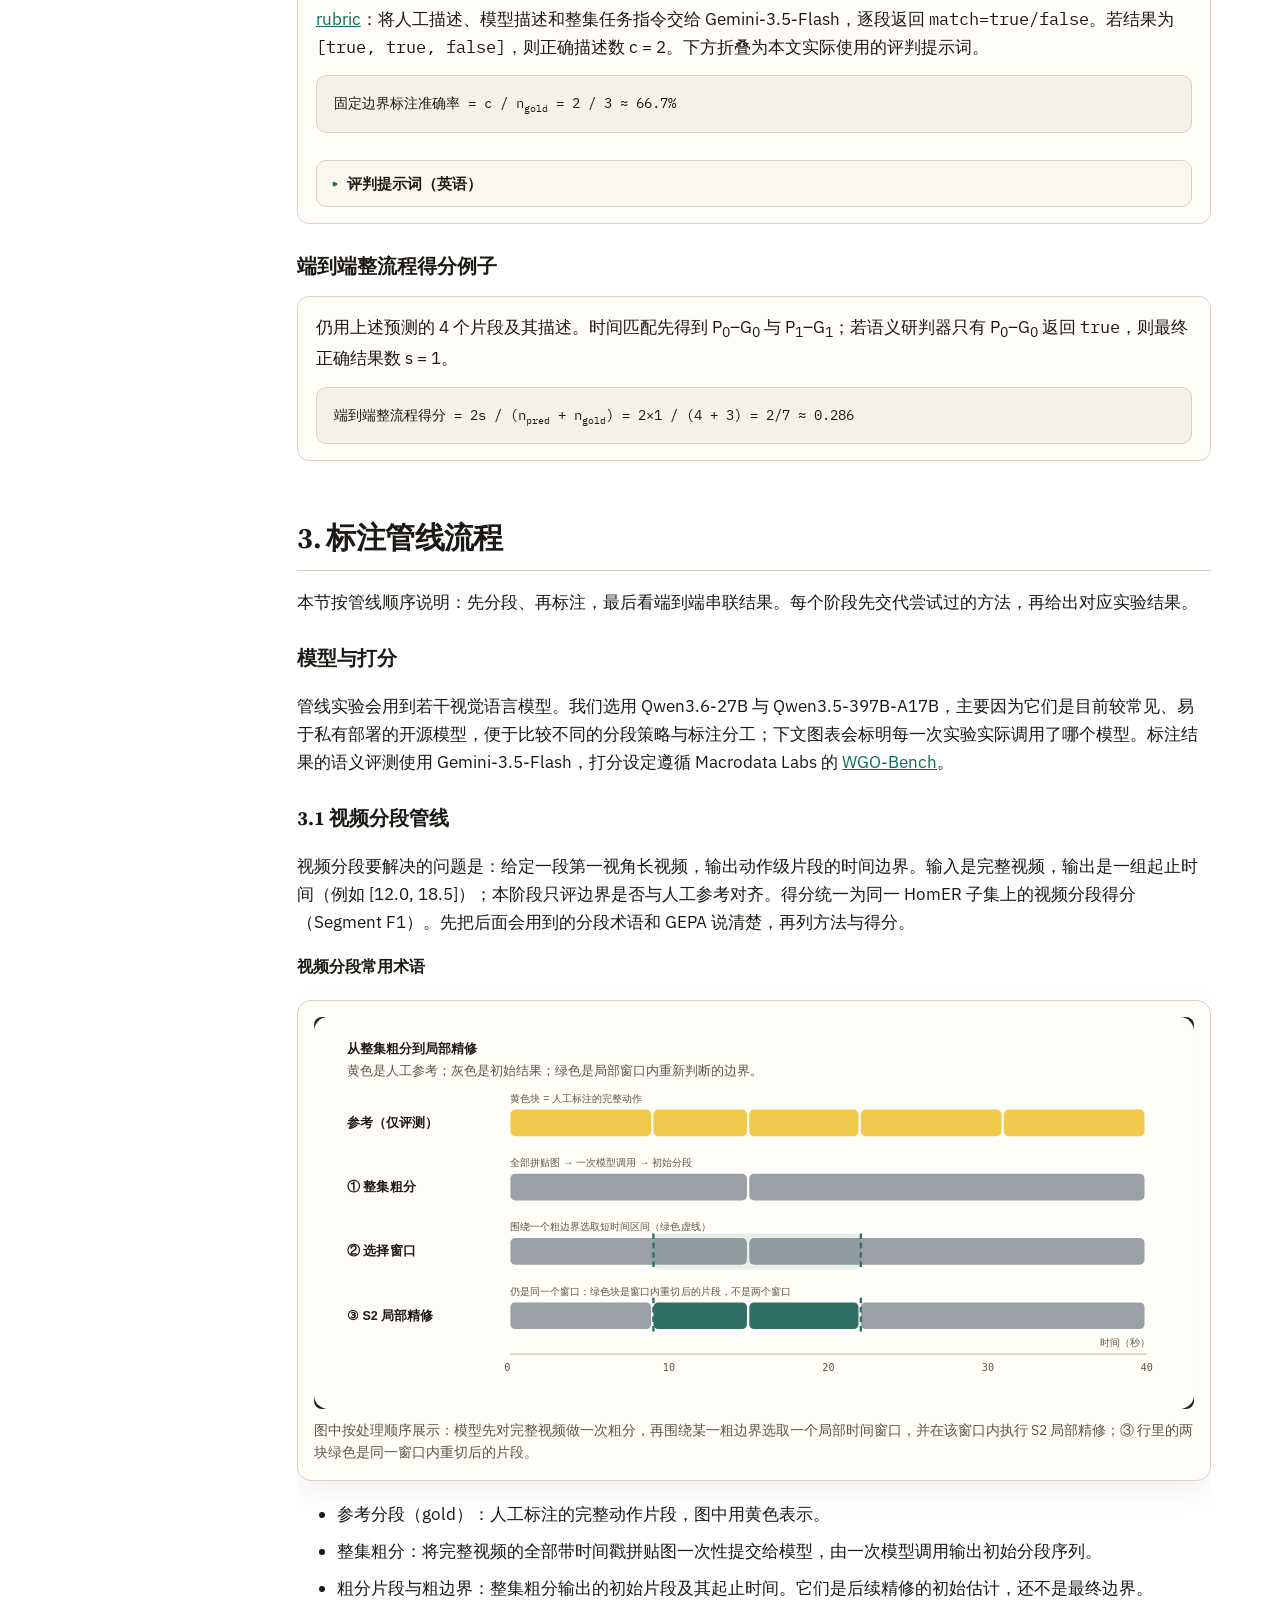
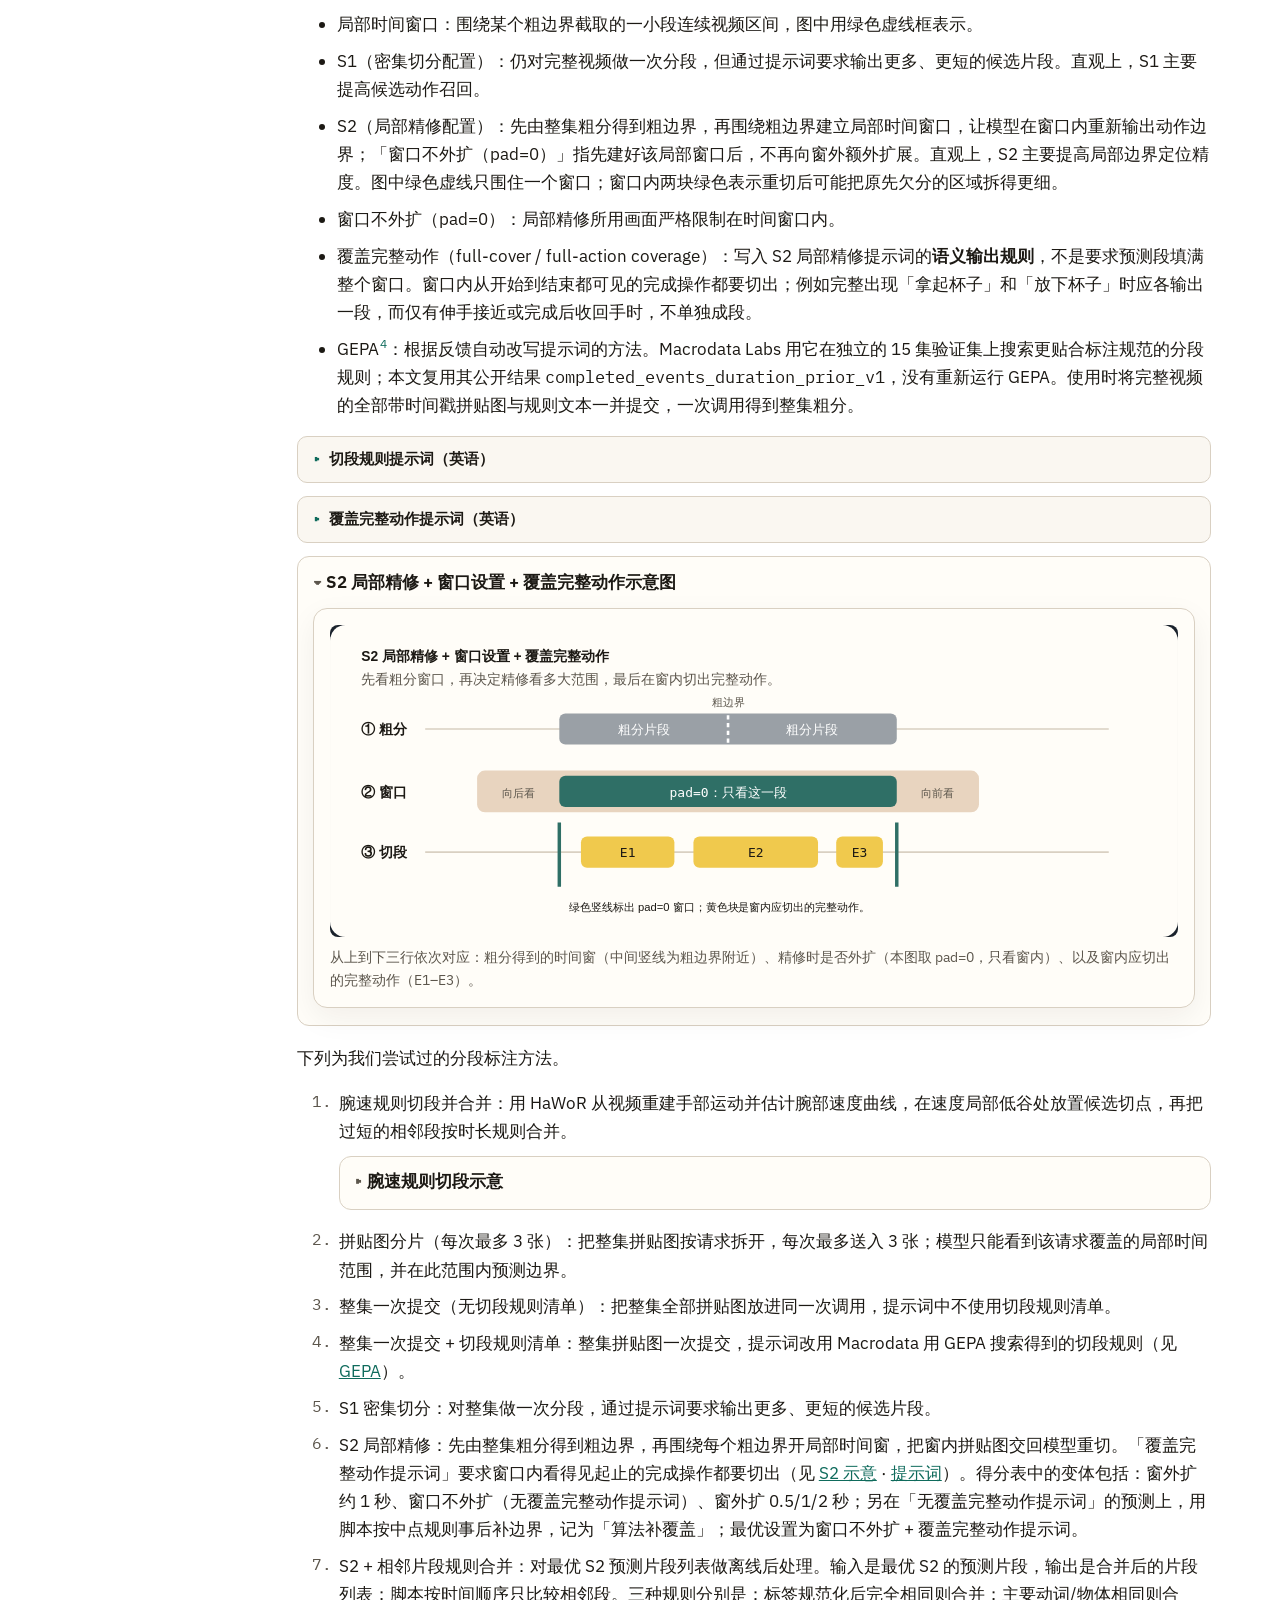
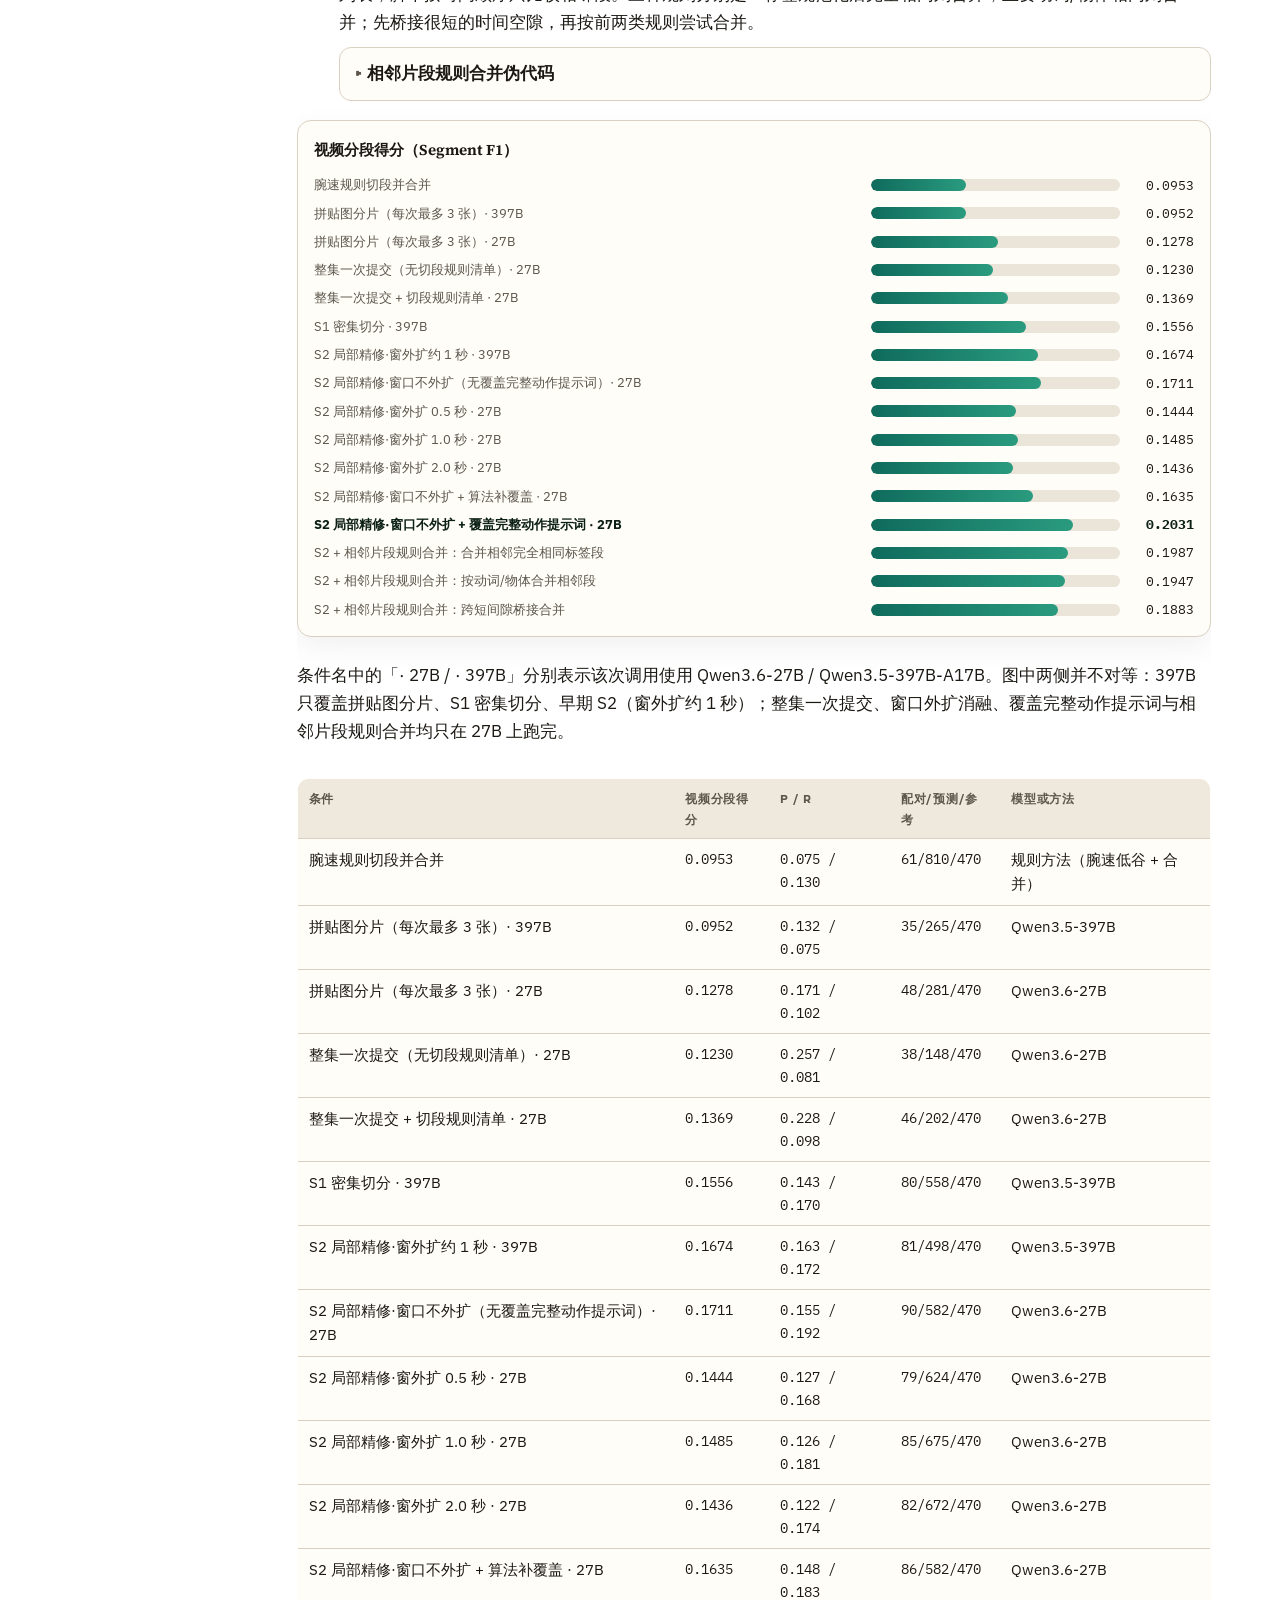
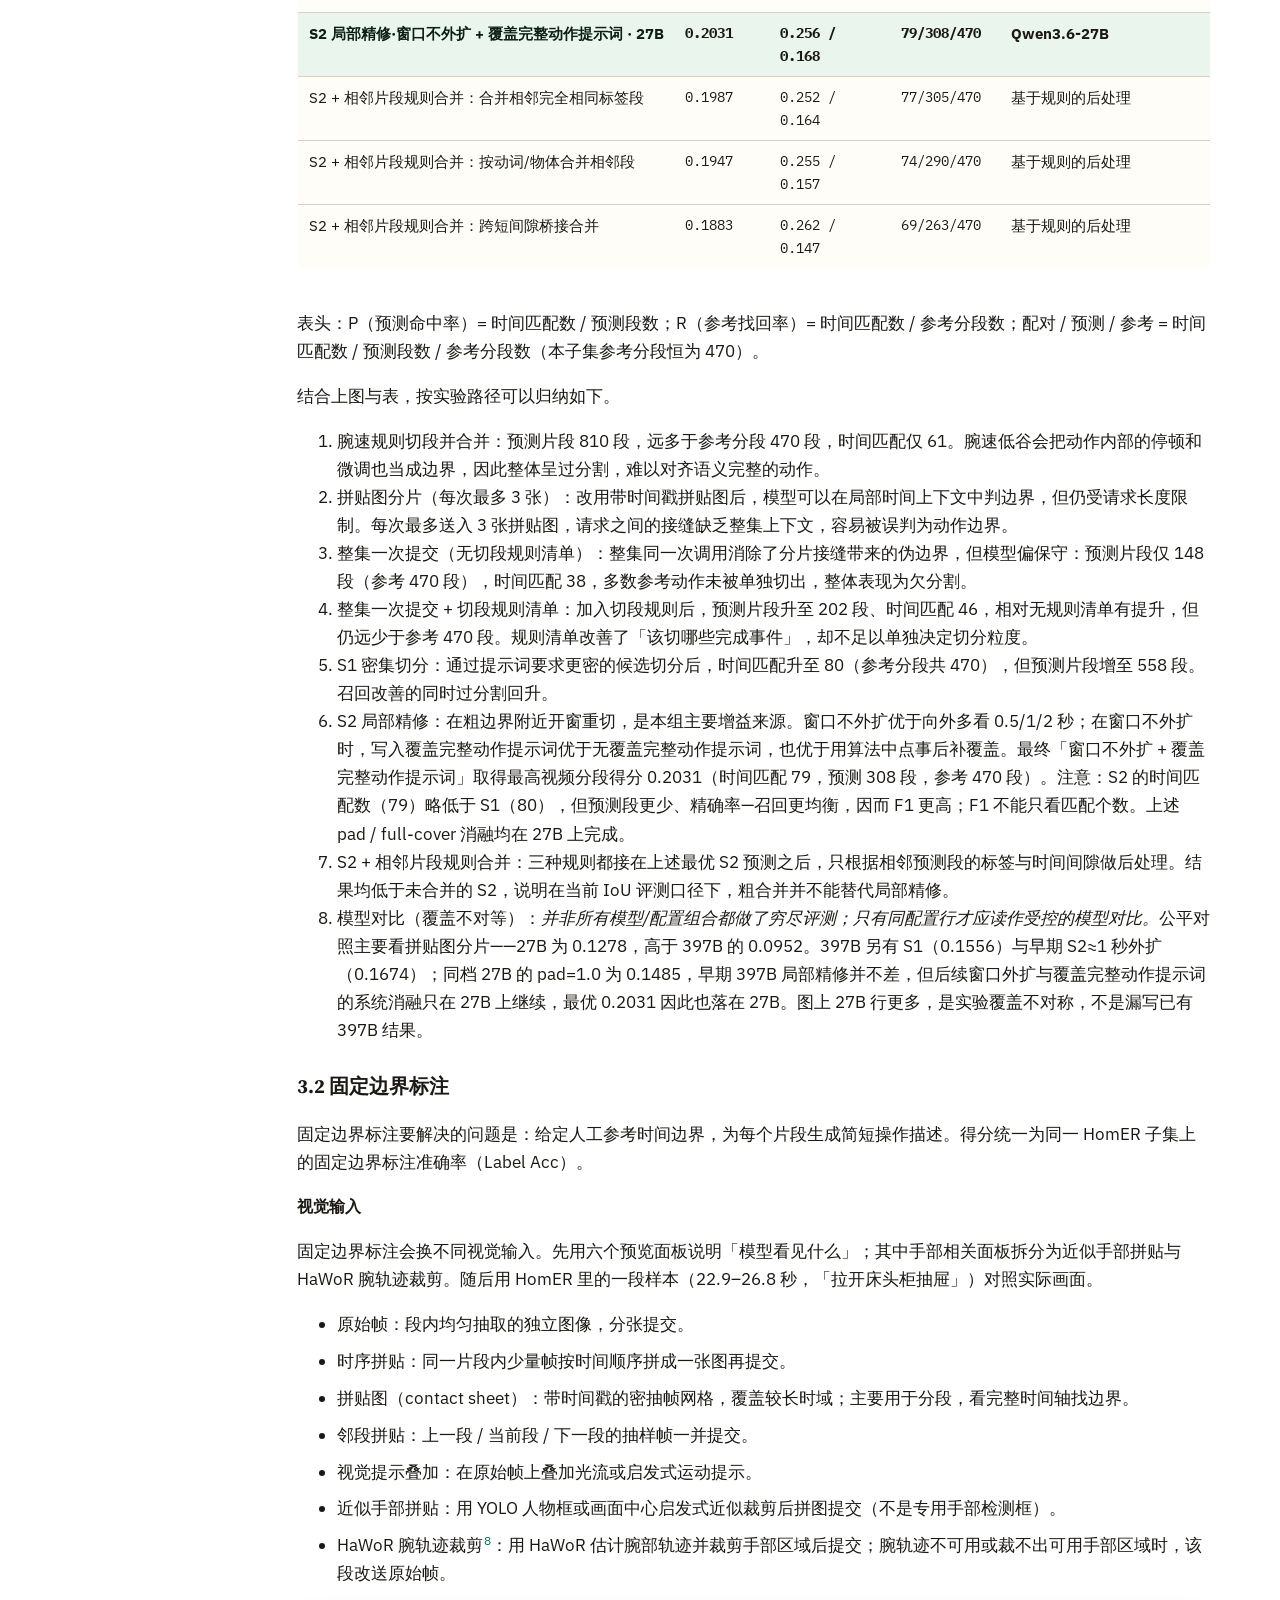
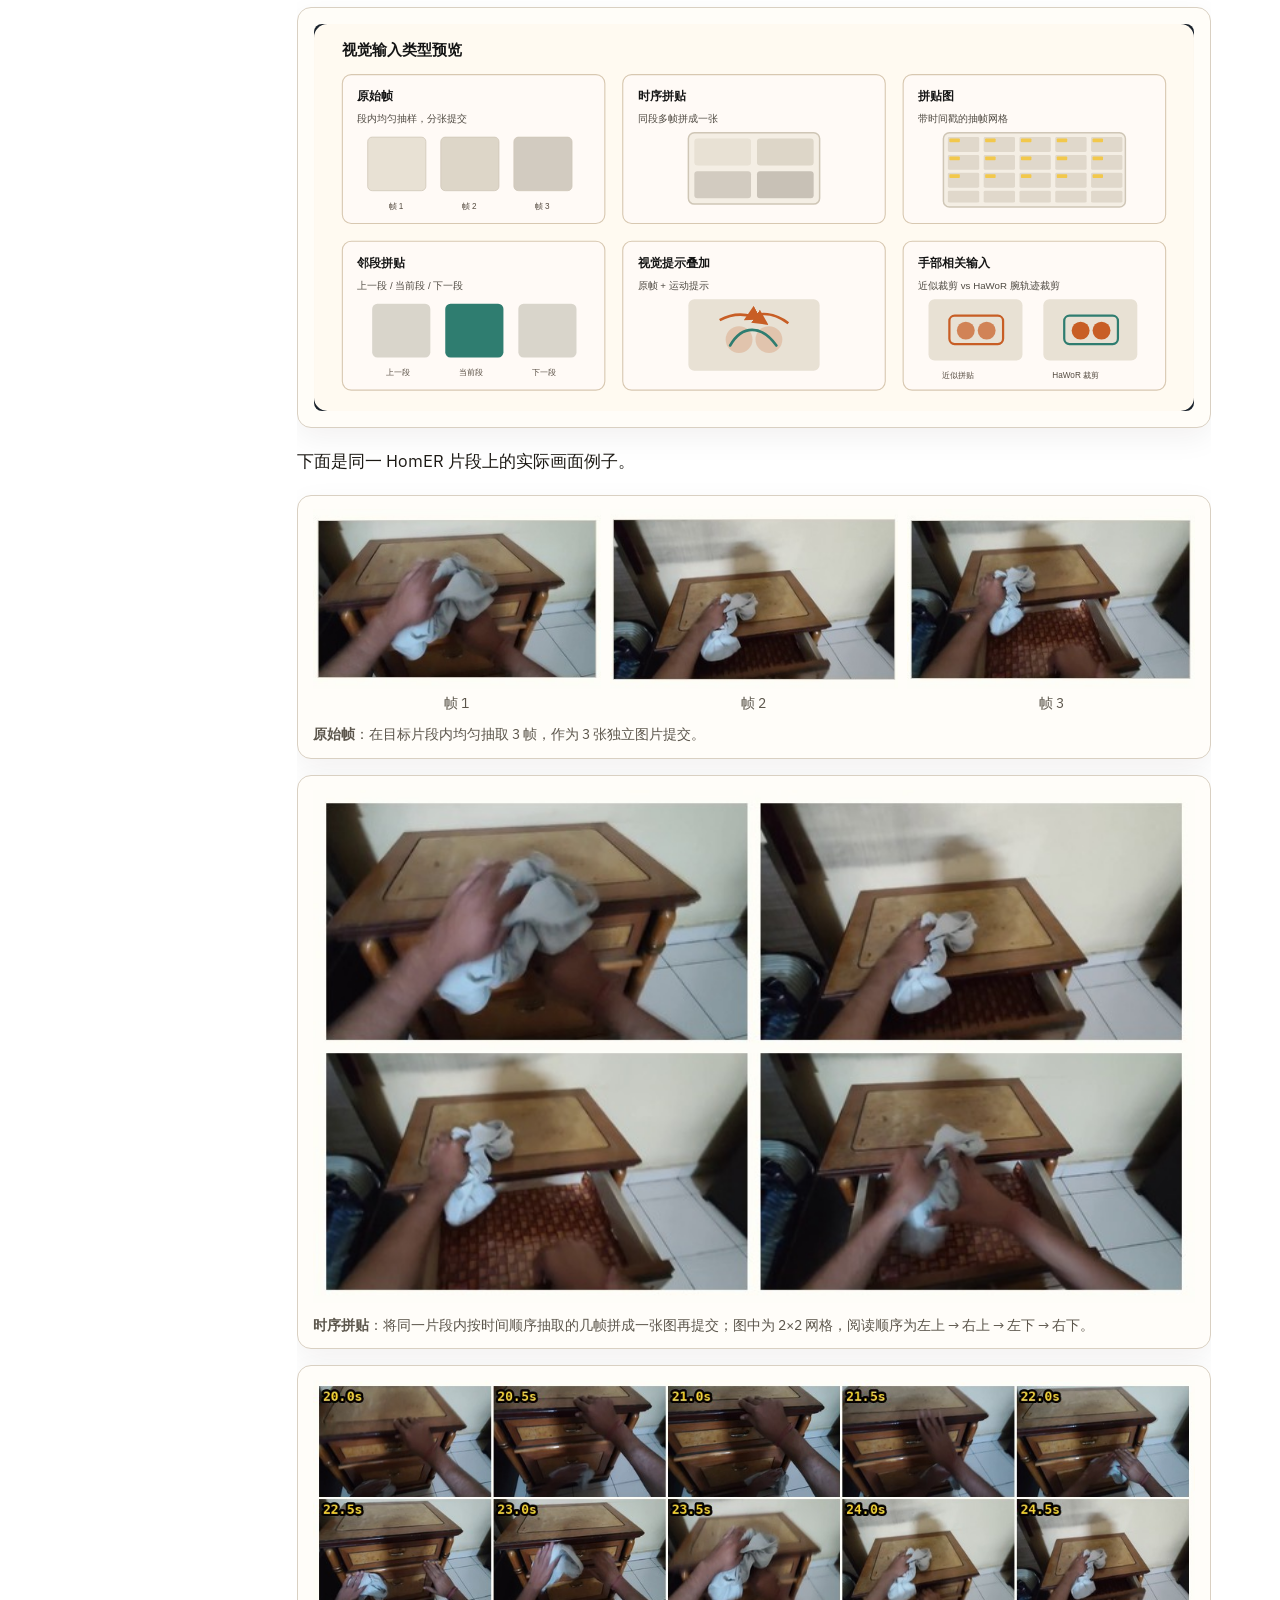
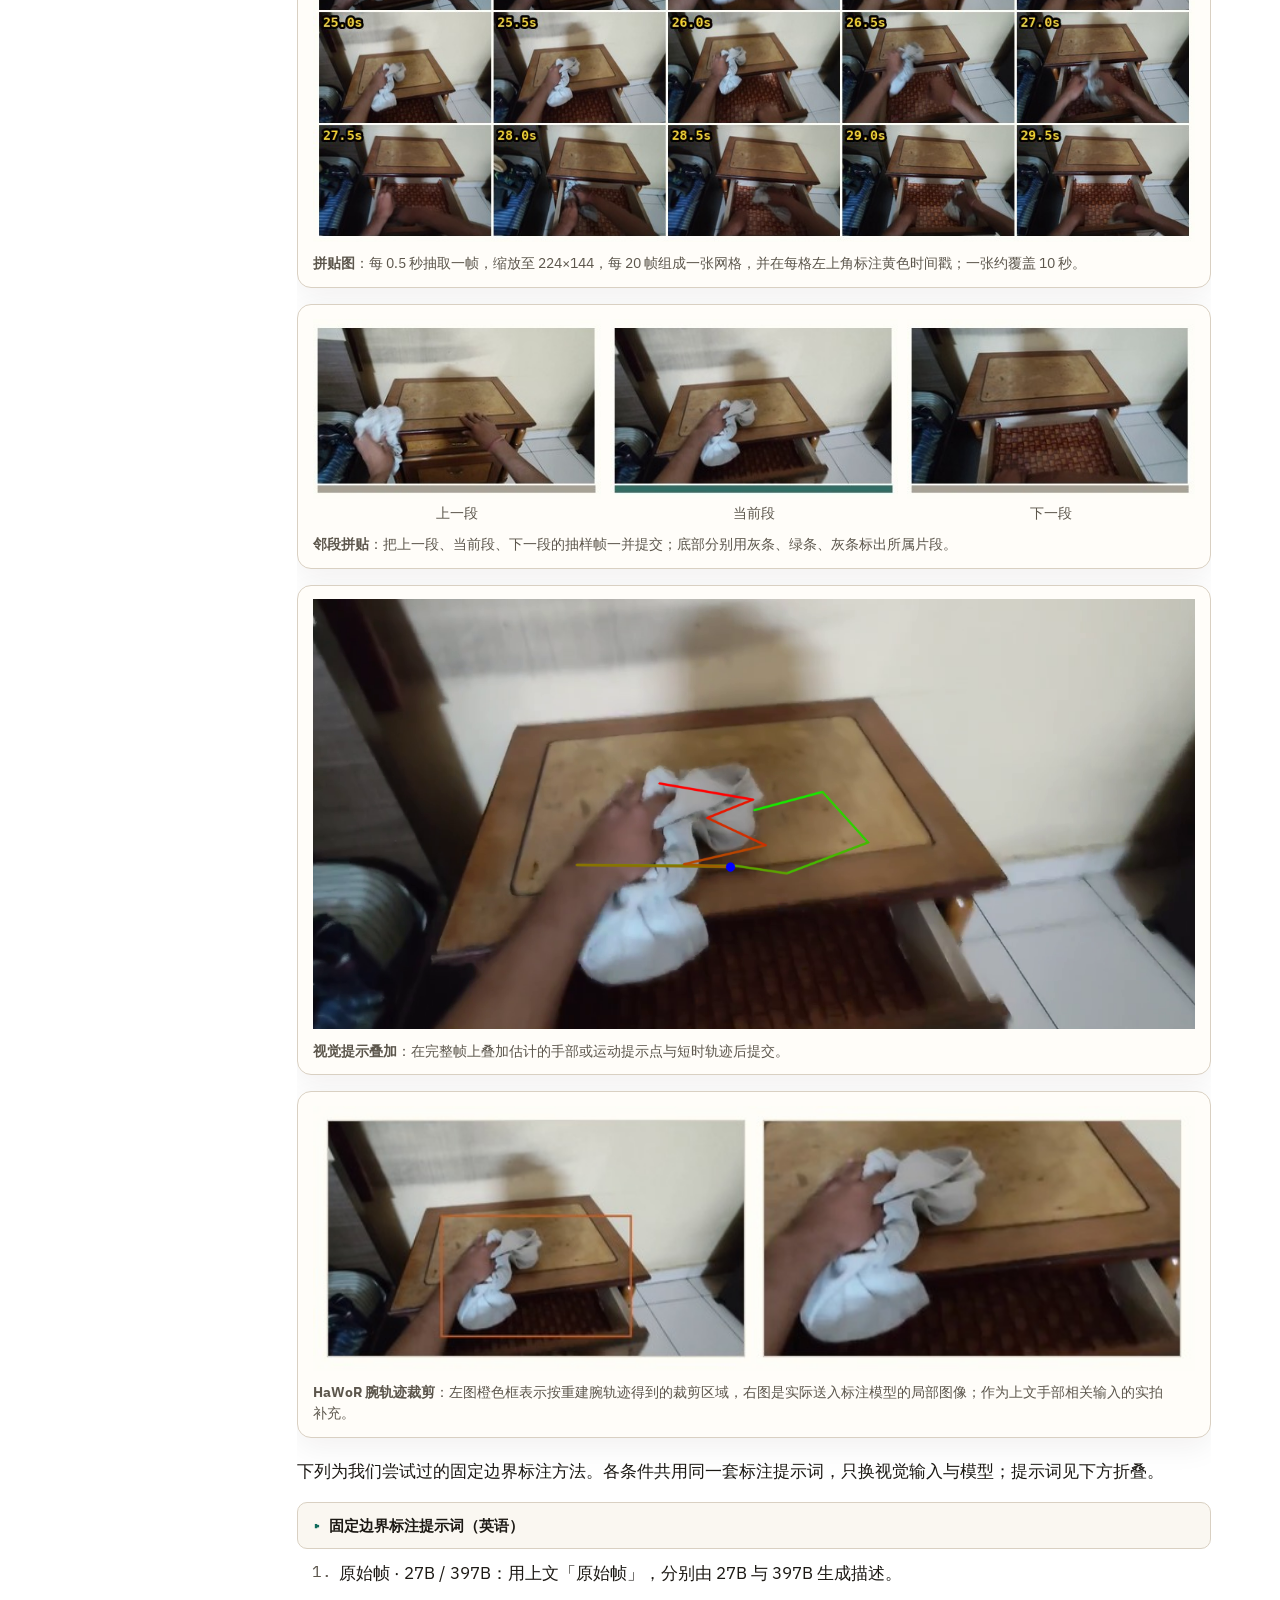
==== commit b370c38e: "Add likes and comments to the EgoANT report Put a like/share bar and comment form at the bottom of t" ====
--- a/egoant-report/index.html
+++ b/egoant-report/index.html
@@ -7,7 +7,7 @@
   <link rel="preconnect" href="https://fonts.googleapis.com" />
   <link rel="preconnect" href="https://fonts.gstatic.com" crossorigin />
   <link href="https://fonts.googleapis.com/css2?family=IBM+Plex+Mono:wght@400;500&family=IBM+Plex+Sans:wght@400;500;600;700&family=Source+Serif+4:opsz,wght@8..60,500;8..60,650;8..60,700&display=swap" rel="stylesheet" />
-  <link rel="stylesheet" href="css/report.css?v=20260812-37" />
+  <link rel="stylesheet" href="css/report.css?v=20260827-1" />
 </head>
 <body>
   <header class="splash" id="top">
@@ -48,6 +48,7 @@
         <a href="#walk" data-i18n="nav.walk">样例</a>
         <a href="#conclusion" data-i18n="nav.conclusion">结论</a>
         <a href="#references" data-i18n="nav.references">参考文献</a>
+        <a href="#feedback" data-i18n="nav.feedback">评论</a>
       </div>
       <div class="lang-switch" role="group" aria-label="Language">
         <button type="button" class="lang-btn active" data-lang="zh">ZH</button>
@@ -68,6 +69,7 @@
     <a href="#walk" data-toc="walk" data-i18n="nav.walk">样例</a>
     <a href="#conclusion" data-toc="conclusion" data-i18n="nav.conclusion">结论</a>
     <a href="#references" data-toc="references" data-i18n="nav.references">参考文献</a>
+    <a href="#feedback" data-toc="feedback" data-i18n="nav.feedback">评论</a>
   </aside>
 
   <main class="wrap">
@@ -656,6 +658,17 @@
         <li id="ref-egolive" data-i18n-html data-i18n="references.egolive">Li, Yihang, Wei, Xuelong, Luo, Jingzhou, Xiao, Yingjing, Bai, Yibo, Zhou, Guangyuan, Zou, Teng, et al. (2026). <em>EgoLive: A Large-Scale Egocentric Dataset from Real-World Human Tasks</em>. arXiv. <a href="https://doi.org/10.48550/arXiv.2604.23570" target="_blank" rel="noopener">https://doi.org/10.48550/arXiv.2604.23570</a></li>
       </ol>
     </section>
+
+    <section id="feedback" class="blog-feedback">
+      <h2 data-i18n="social.h2">评论</h2>
+      <div id="blog-interaction-bar" class="blog-interaction-bar" aria-label="Post reactions"></div>
+      <form class="bs-comment-form" id="bs-comment-form">
+        <input type="text" id="bs-comment-name" data-i18n-placeholder="social.namePh" placeholder="名字（可选）" autocomplete="name" maxlength="80">
+        <textarea id="bs-comment-text" data-i18n-placeholder="social.textPh" placeholder="说点什么…" required maxlength="4000"></textarea>
+        <button type="submit" id="bs-comment-submit" data-i18n="social.post">发表评论</button>
+      </form>
+      <ul class="bs-comment-list" id="bs-comment-list"></ul>
+    </section>
   </main>
   </div><!-- /.page-body -->
   </div><!-- /#blog -->
@@ -664,9 +677,10 @@
     <span data-i18n="footer.text">EgoANT · Shuai Zhou, Jul 2026</span>
   </footer>
 
-  <script src="js/i18n.js?v=20260812-36"></script>
+  <script src="js/i18n.js?v=20260827-1"></script>
   <script src="js/report.js?v=20260812-36"></script>
   <script src="js/prompts_embed.js?v=20260812-05"></script>
+  <script src="js/social.js?v=20260827-1"></script>
   <script>
     async function loadPrompt(ids, file) {
       const list = Array.isArray(ids) ? ids : [ids];
--- a/egoant-report/css/report.css
+++ b/egoant-report/css/report.css
@@ -1362,3 +1362,190 @@
 details.term-fold .plain li {
   margin: 0.35rem 0;
 }
+
+/* —— Likes + comments —— */
+.blog-feedback {
+  margin-top: 2.5rem;
+  padding-top: 1.6rem;
+  border-top: 1px solid var(--line);
+}
+.blog-feedback h2 {
+  font-family: var(--serif);
+  font-size: 1.45rem;
+  margin: 0 0 1rem;
+}
+.blog-interaction-bar {
+  display: flex;
+  align-items: center;
+  gap: 0.65rem;
+  flex-wrap: wrap;
+  margin: 0 0 1.4rem;
+}
+.bs-btn {
+  display: inline-flex;
+  align-items: center;
+  gap: 0.45rem;
+  padding: 0.45rem 0.9rem;
+  font: inherit;
+  font-size: 0.92rem;
+  color: var(--muted);
+  background: var(--card);
+  border: 1px solid var(--line);
+  border-radius: 999px;
+  cursor: pointer;
+  line-height: 1;
+  -webkit-tap-highlight-color: transparent;
+  transition: color 0.15s ease, border-color 0.15s ease, background 0.15s ease;
+}
+.bs-btn:hover {
+  color: var(--accent);
+  border-color: var(--accent);
+  background: rgba(15, 107, 92, 0.06);
+}
+.bs-btn svg {
+  width: 18px;
+  height: 18px;
+  flex: 0 0 auto;
+  fill: none;
+  stroke: currentColor;
+  stroke-width: 2;
+}
+.bs-btn .bs-count { font-variant-numeric: tabular-nums; min-width: 1ch; }
+.bs-btn.bs-like-btn.liked {
+  color: #c45c26;
+  border-color: #c45c26;
+  background: rgba(196, 92, 38, 0.08);
+}
+.bs-btn.bs-like-btn.liked svg {
+  fill: #c45c26;
+  stroke: #c45c26;
+}
+.bs-btn.bs-views {
+  cursor: default;
+  background: transparent;
+  border-color: transparent;
+  padding-left: 0.15rem;
+}
+.bs-btn.bs-views:hover {
+  color: var(--muted);
+  border-color: transparent;
+  background: transparent;
+}
+.bs-toast {
+  position: fixed;
+  left: 50%;
+  bottom: 2.2rem;
+  transform: translateX(-50%) translateY(12px);
+  background: var(--ink);
+  color: #fff;
+  padding: 0.65rem 1.1rem;
+  border-radius: 10px;
+  font-size: 0.92rem;
+  box-shadow: var(--shadow);
+  opacity: 0;
+  pointer-events: none;
+  transition: opacity 0.22s ease, transform 0.22s ease;
+  z-index: 9999;
+}
+.bs-toast.show {
+  opacity: 1;
+  transform: translateX(-50%) translateY(0);
+}
+.bs-comment-form {
+  display: flex;
+  flex-direction: column;
+  gap: 0.7rem;
+  margin: 0 0 1.6rem;
+}
+.bs-comment-form input[type="text"],
+.bs-comment-form textarea {
+  font: inherit;
+  color: var(--ink);
+  padding: 0.65rem 0.85rem;
+  border: 1px solid var(--line);
+  border-radius: 10px;
+  background: #fff;
+  width: 100%;
+  resize: vertical;
+}
+.bs-comment-form input[type="text"] { max-width: 280px; }
+.bs-comment-form textarea { min-height: 6.2rem; line-height: 1.55; }
+.bs-comment-form input:focus,
+.bs-comment-form textarea:focus {
+  outline: none;
+  border-color: var(--accent);
+  box-shadow: 0 0 0 3px rgba(15, 107, 92, 0.12);
+}
+.bs-comment-form button {
+  align-self: flex-start;
+  font: inherit;
+  font-weight: 600;
+  font-size: 0.95rem;
+  padding: 0.55rem 1.15rem;
+  color: #fff;
+  background: var(--accent);
+  border: none;
+  border-radius: 10px;
+  cursor: pointer;
+}
+.bs-comment-form button:hover { background: #0c584c; }
+.bs-comment-form button:disabled { opacity: 0.55; cursor: not-allowed; }
+.bs-comment-list {
+  display: flex;
+  flex-direction: column;
+  gap: 0.85rem;
+  list-style: none;
+  padding: 0;
+  margin: 0;
+}
+.bs-comment {
+  padding: 0.9rem 1rem;
+  background: var(--card);
+  border: 1px solid var(--line);
+  border-radius: 12px;
+}
+.bs-comment-head {
+  display: flex;
+  align-items: baseline;
+  gap: 0.65rem;
+  margin-bottom: 0.4rem;
+  flex-wrap: wrap;
+}
+.bs-comment-author { font-weight: 650; color: var(--ink); }
+.bs-comment-time { font-size: 0.82rem; color: var(--muted); }
+.bs-comment-text {
+  line-height: 1.6;
+  color: var(--ink);
+  white-space: pre-wrap;
+  word-wrap: break-word;
+}
+.bs-comment-actions {
+  display: flex;
+  align-items: center;
+  gap: 0.9rem;
+  margin-top: 0.7rem;
+}
+.bs-comment-actions button {
+  display: inline-flex;
+  align-items: center;
+  gap: 0.35rem;
+  background: none;
+  border: none;
+  padding: 0.1rem 0.15rem;
+  cursor: pointer;
+  color: var(--muted);
+  font: inherit;
+  font-size: 0.84rem;
+}
+.bs-comment-actions button svg {
+  width: 15px;
+  height: 15px;
+  fill: none;
+  stroke: currentColor;
+  stroke-width: 2;
+}
+.bs-comment-actions .bs-clike.liked,
+.bs-comment-actions .bs-clike:hover { color: #c45c26; }
+.bs-comment-actions .bs-clike.liked svg { fill: #c45c26; stroke: #c45c26; }
+.bs-comment-actions .bs-cdelete:hover { color: #a33b2b; }
+.bs-empty { color: var(--muted); font-style: italic; }
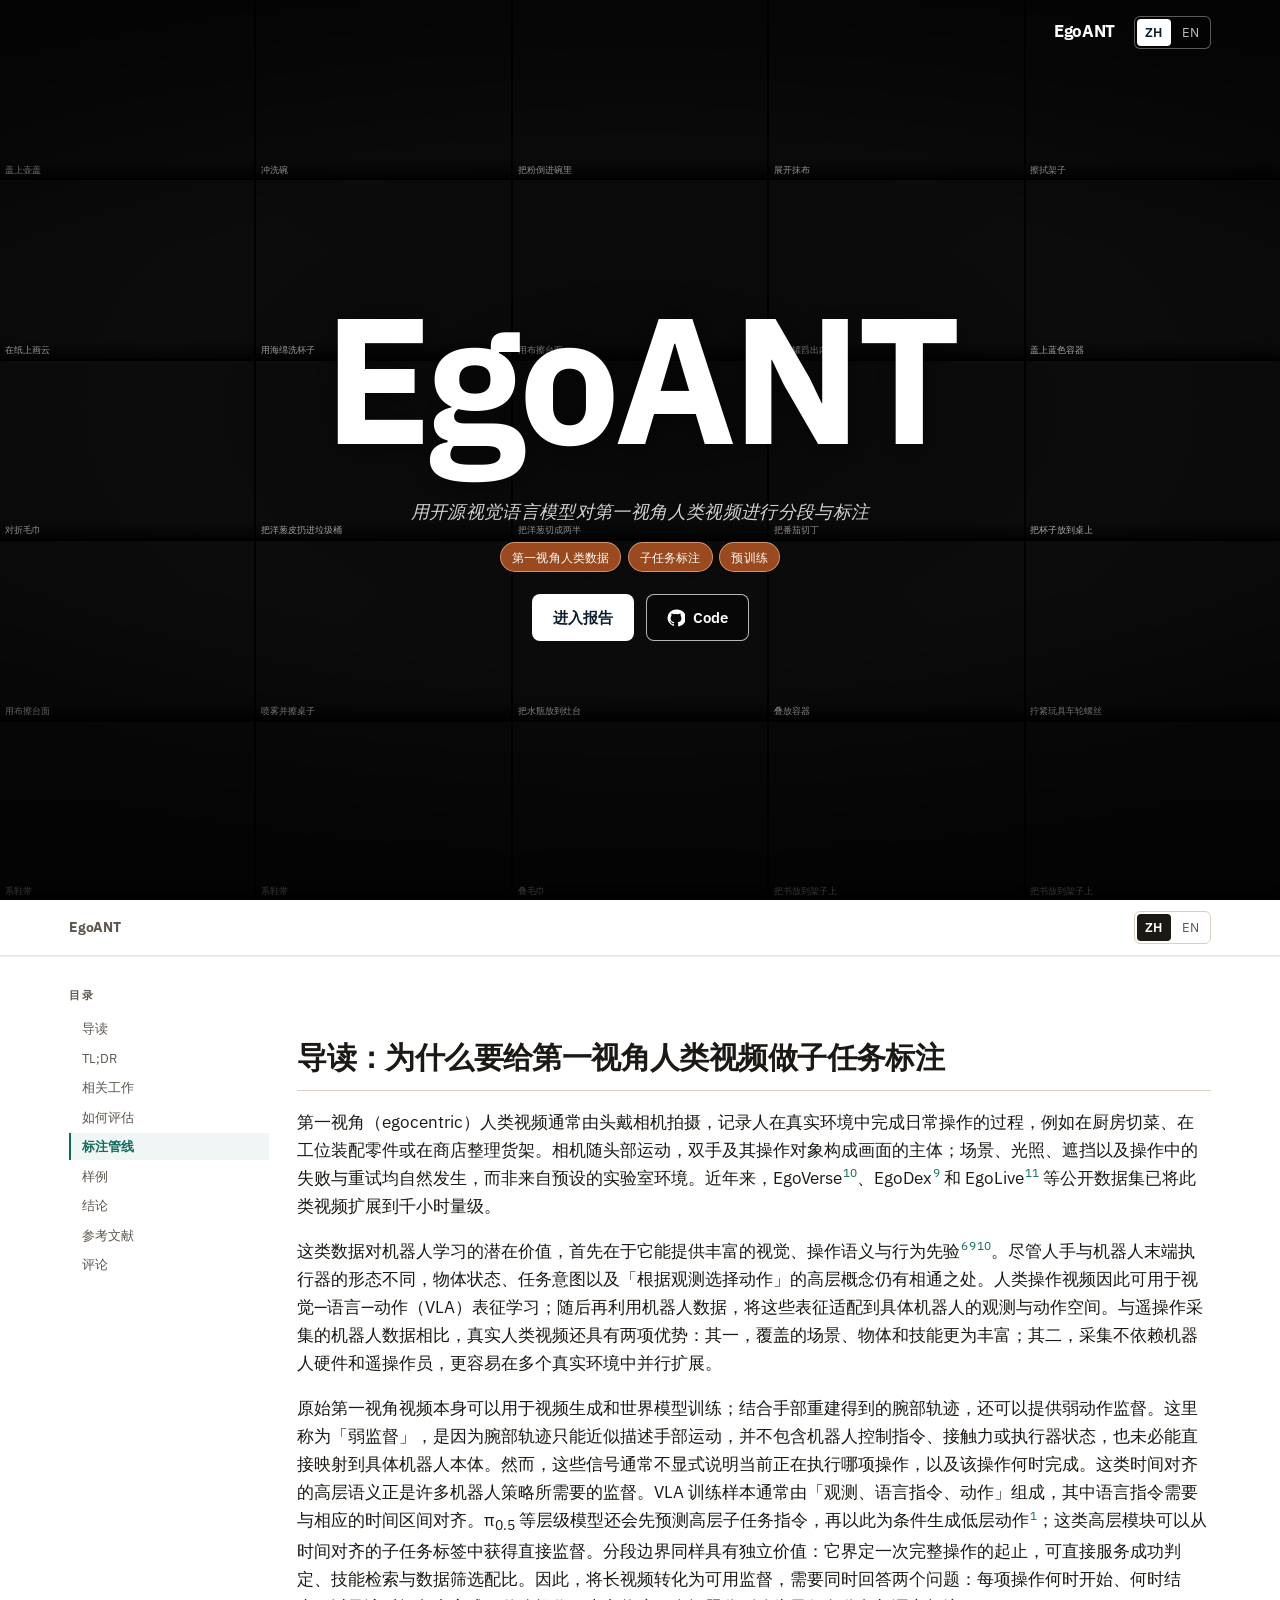
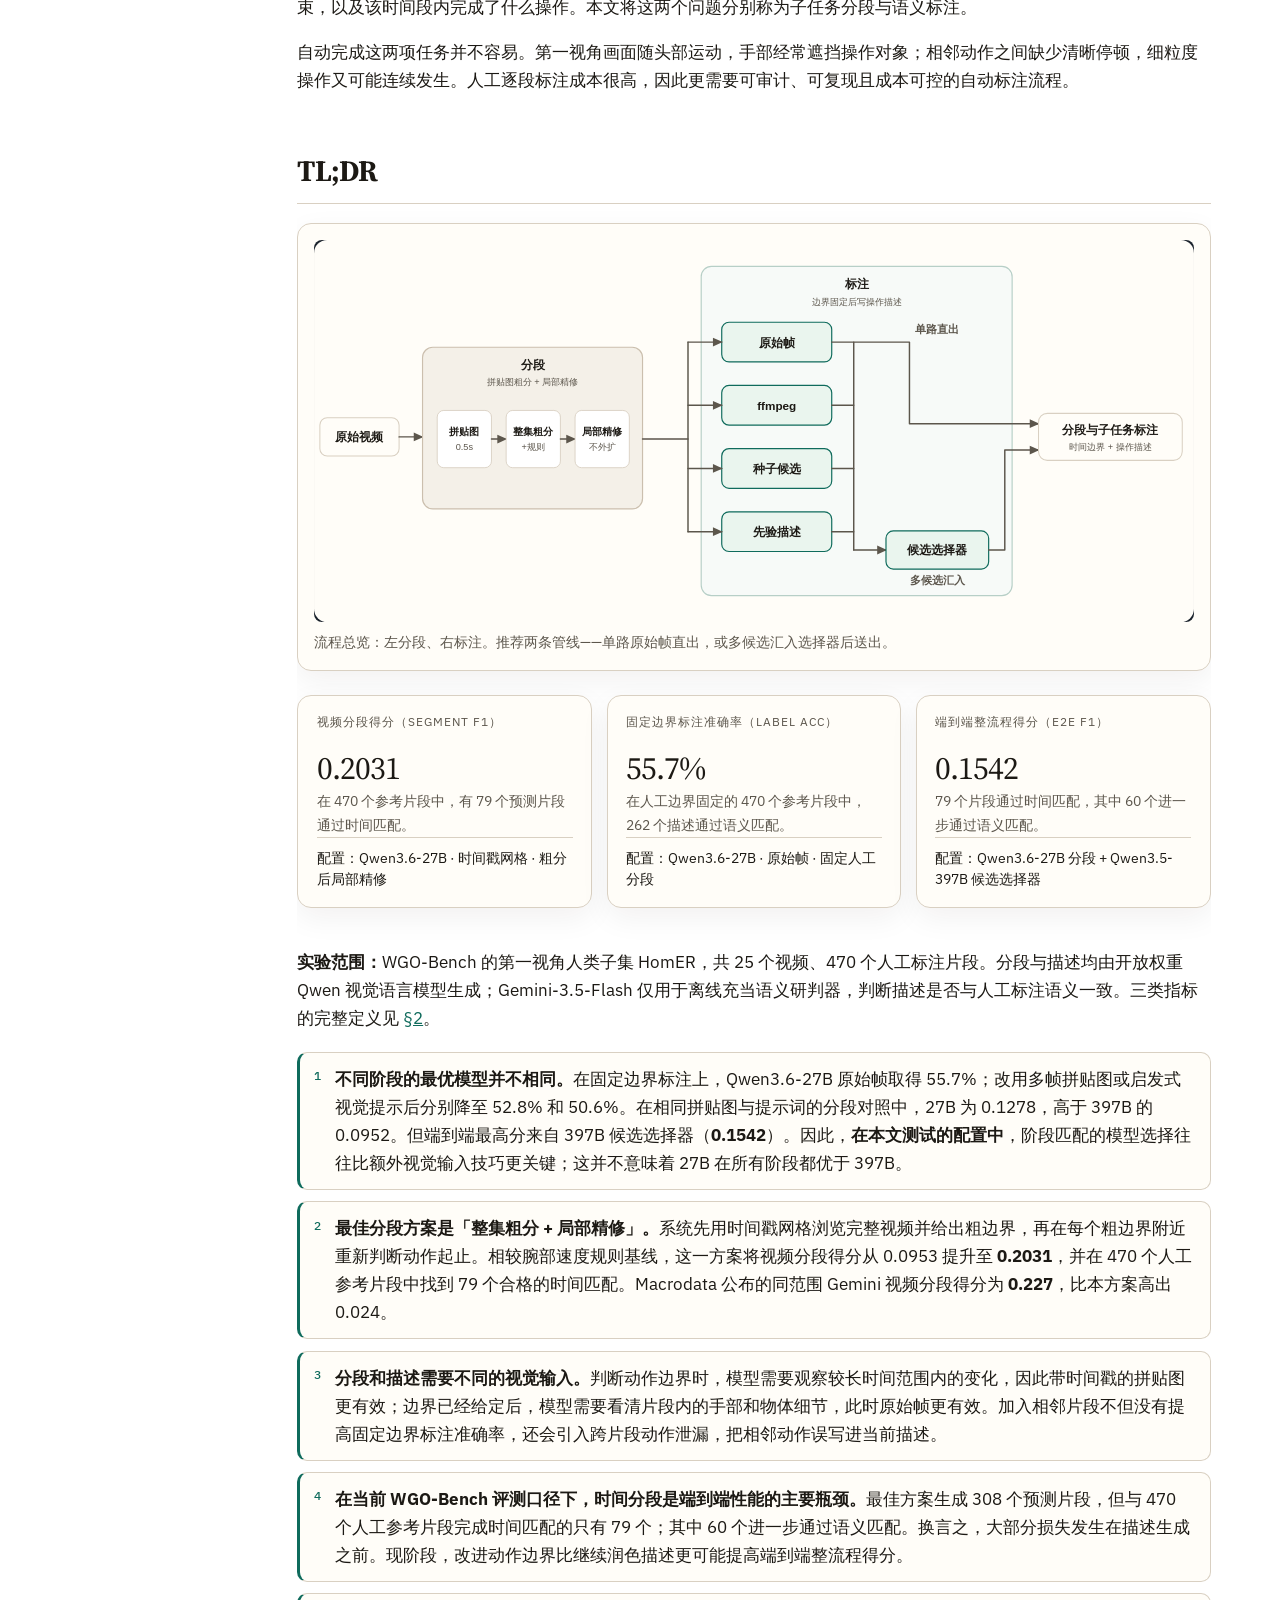
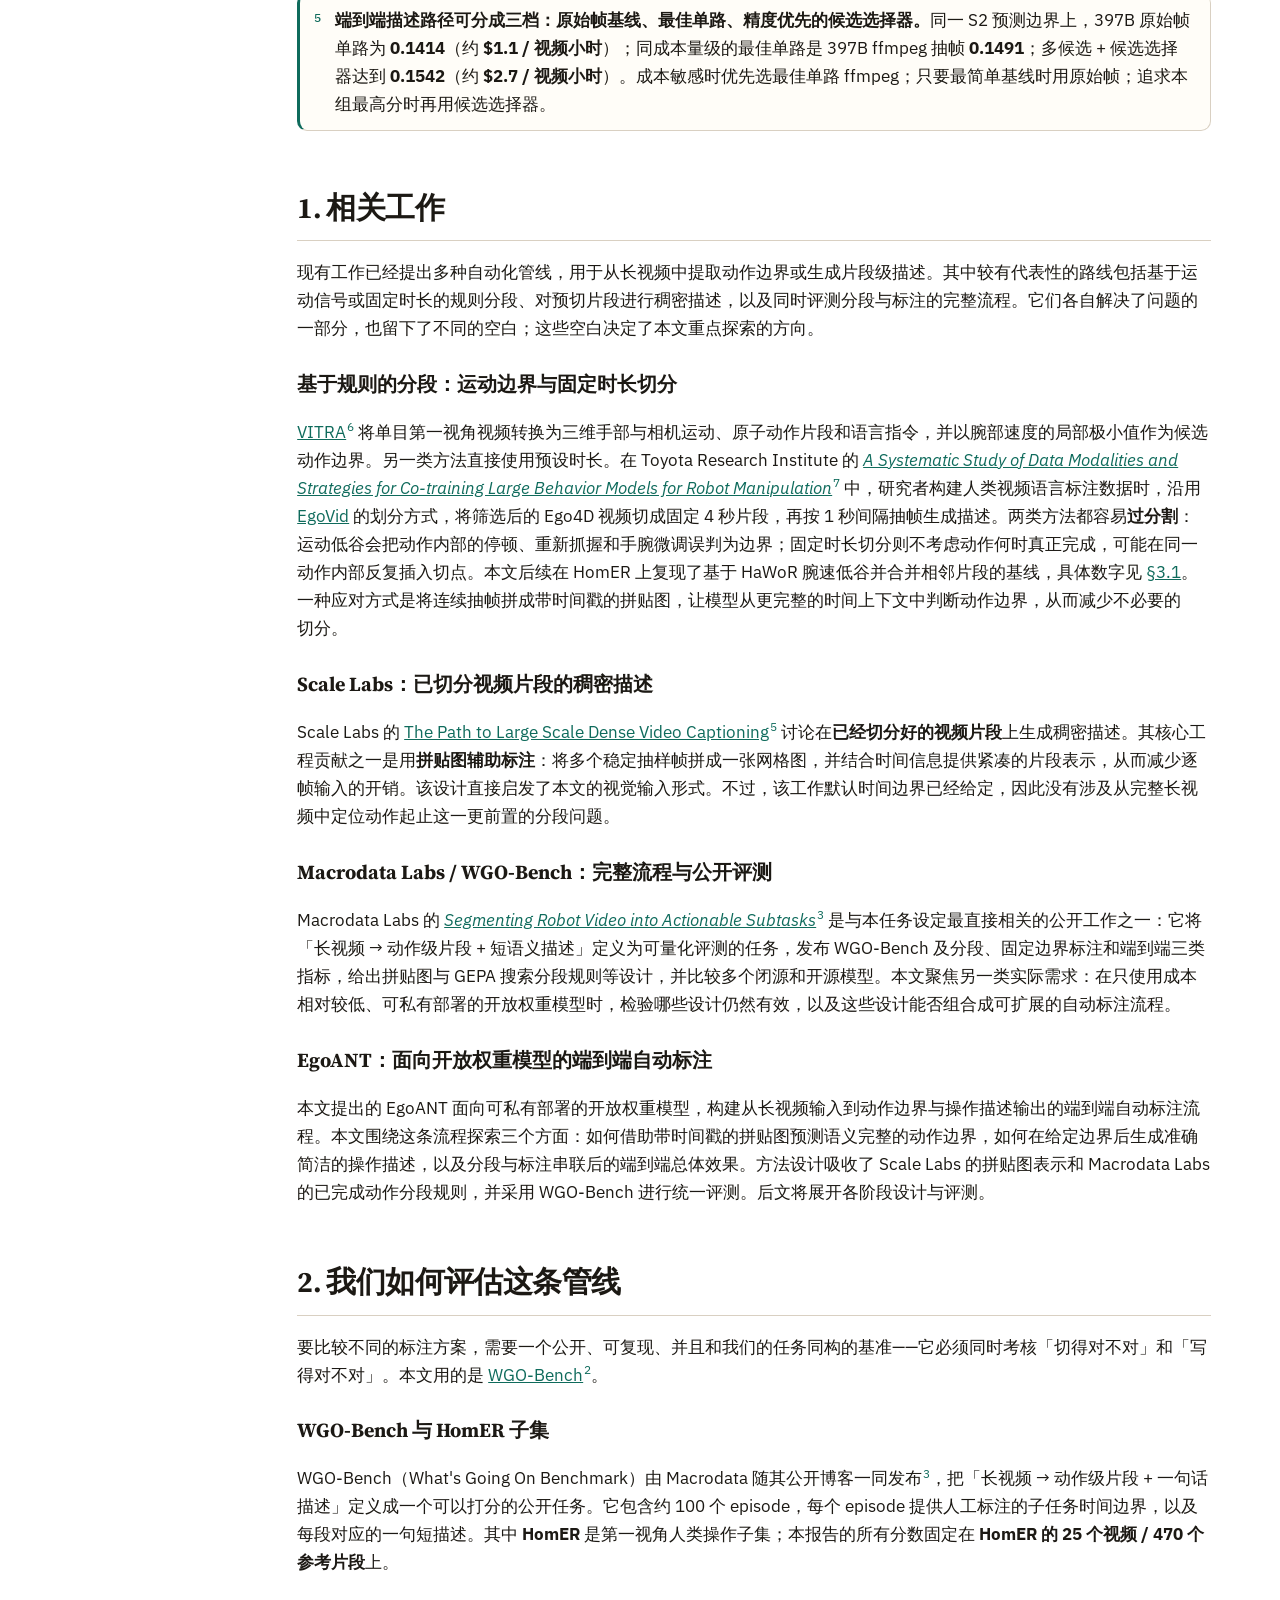
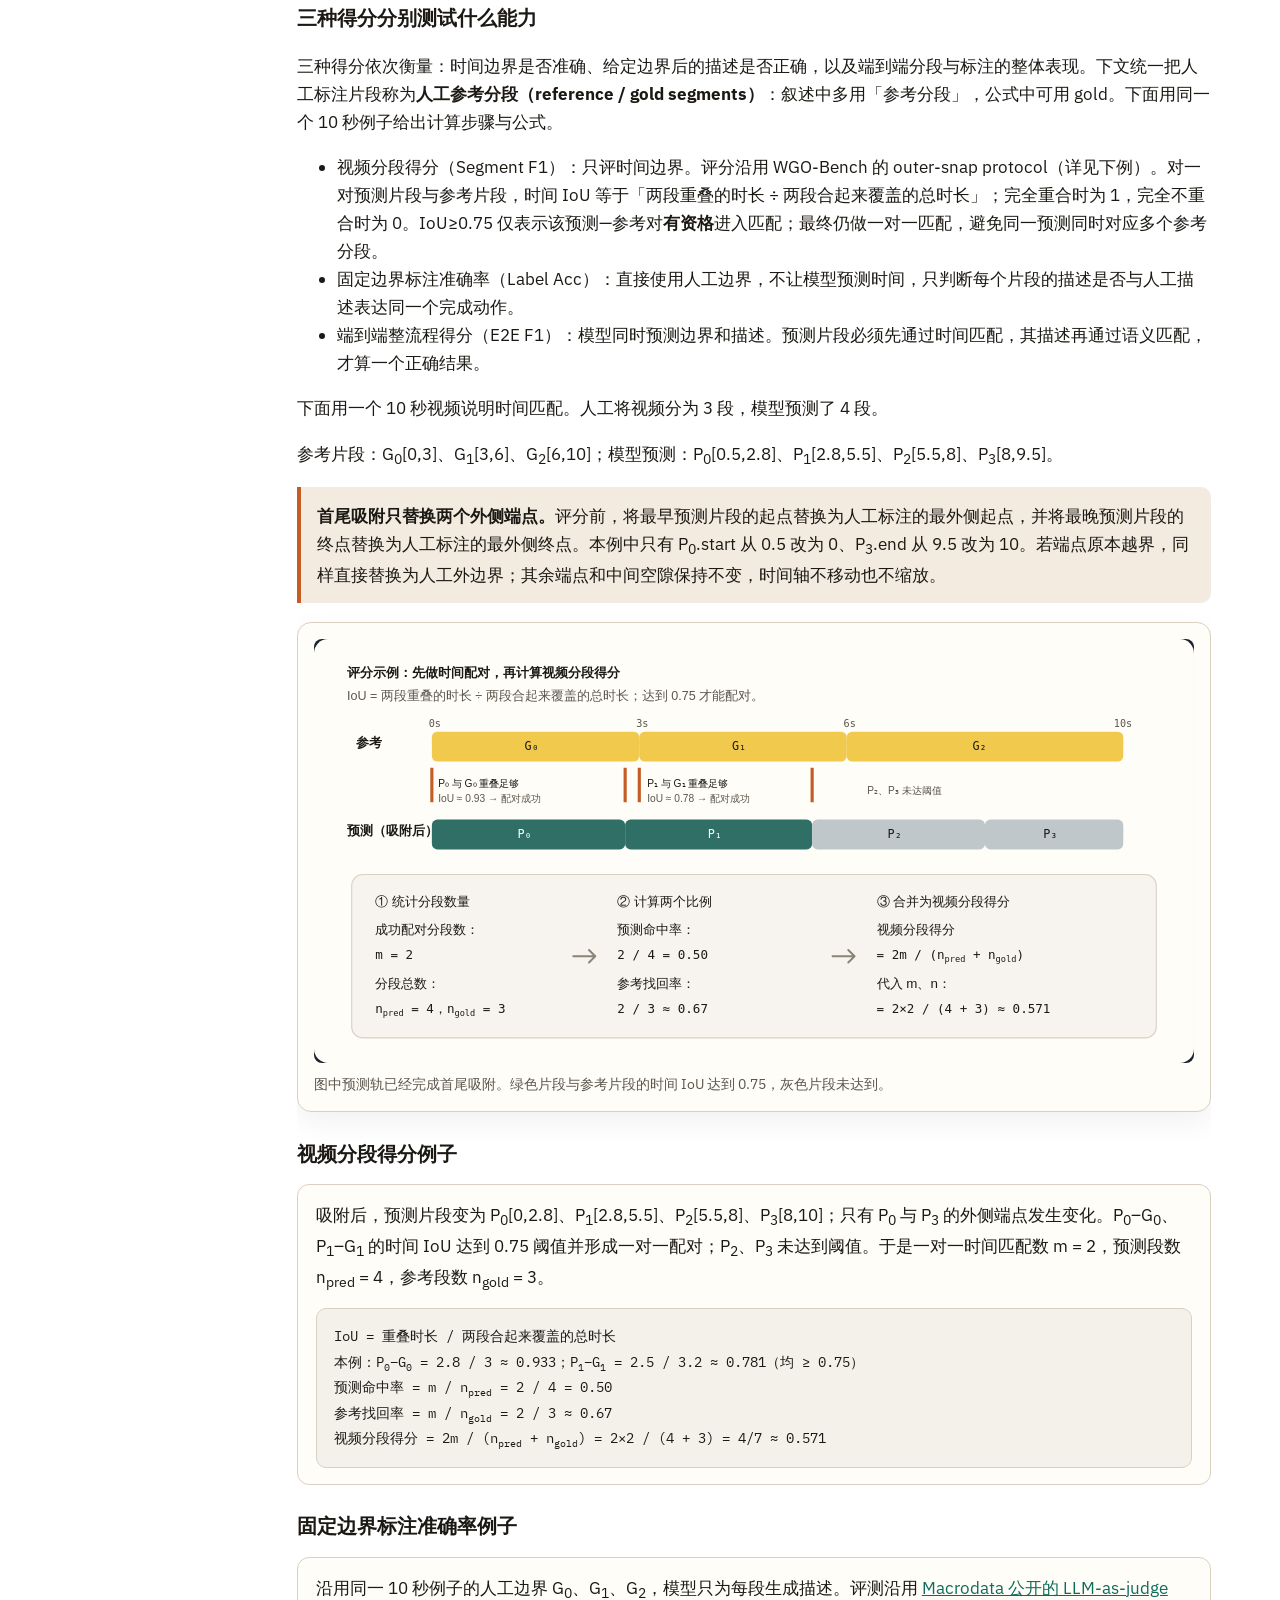
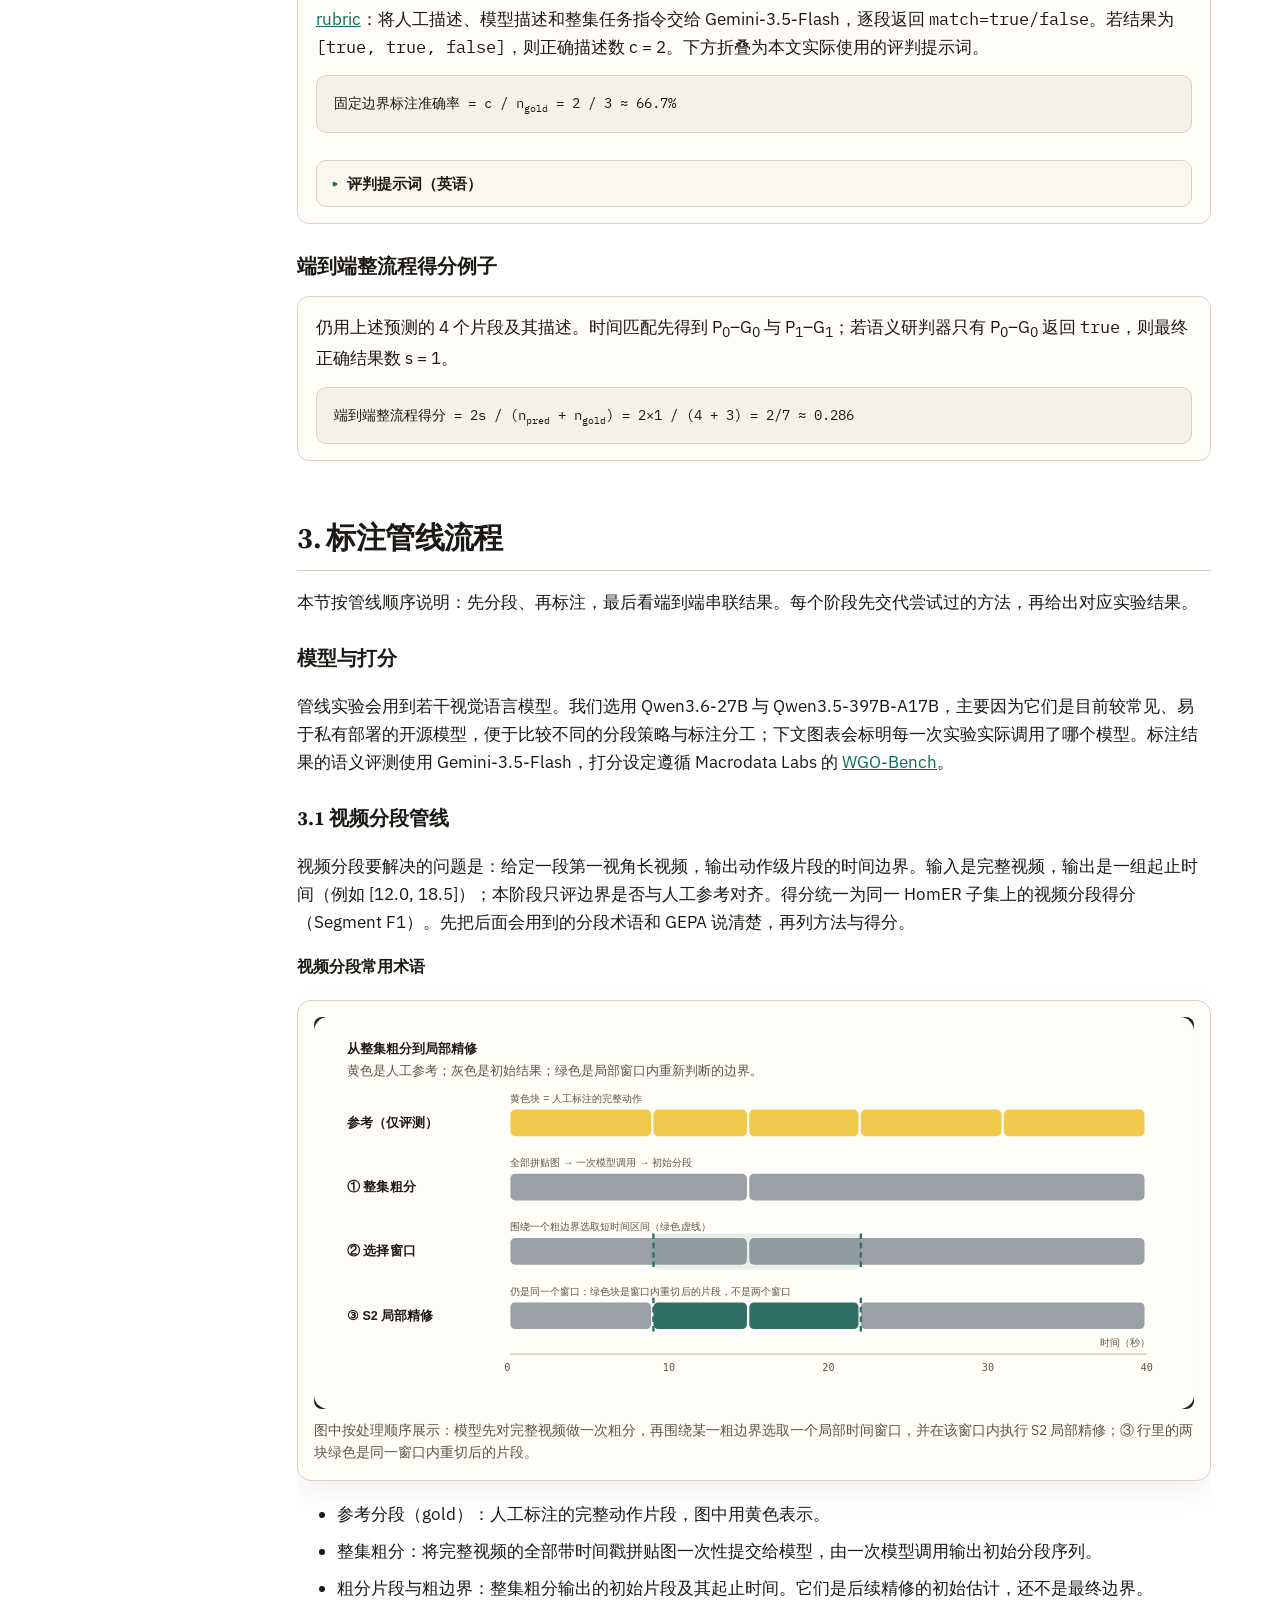
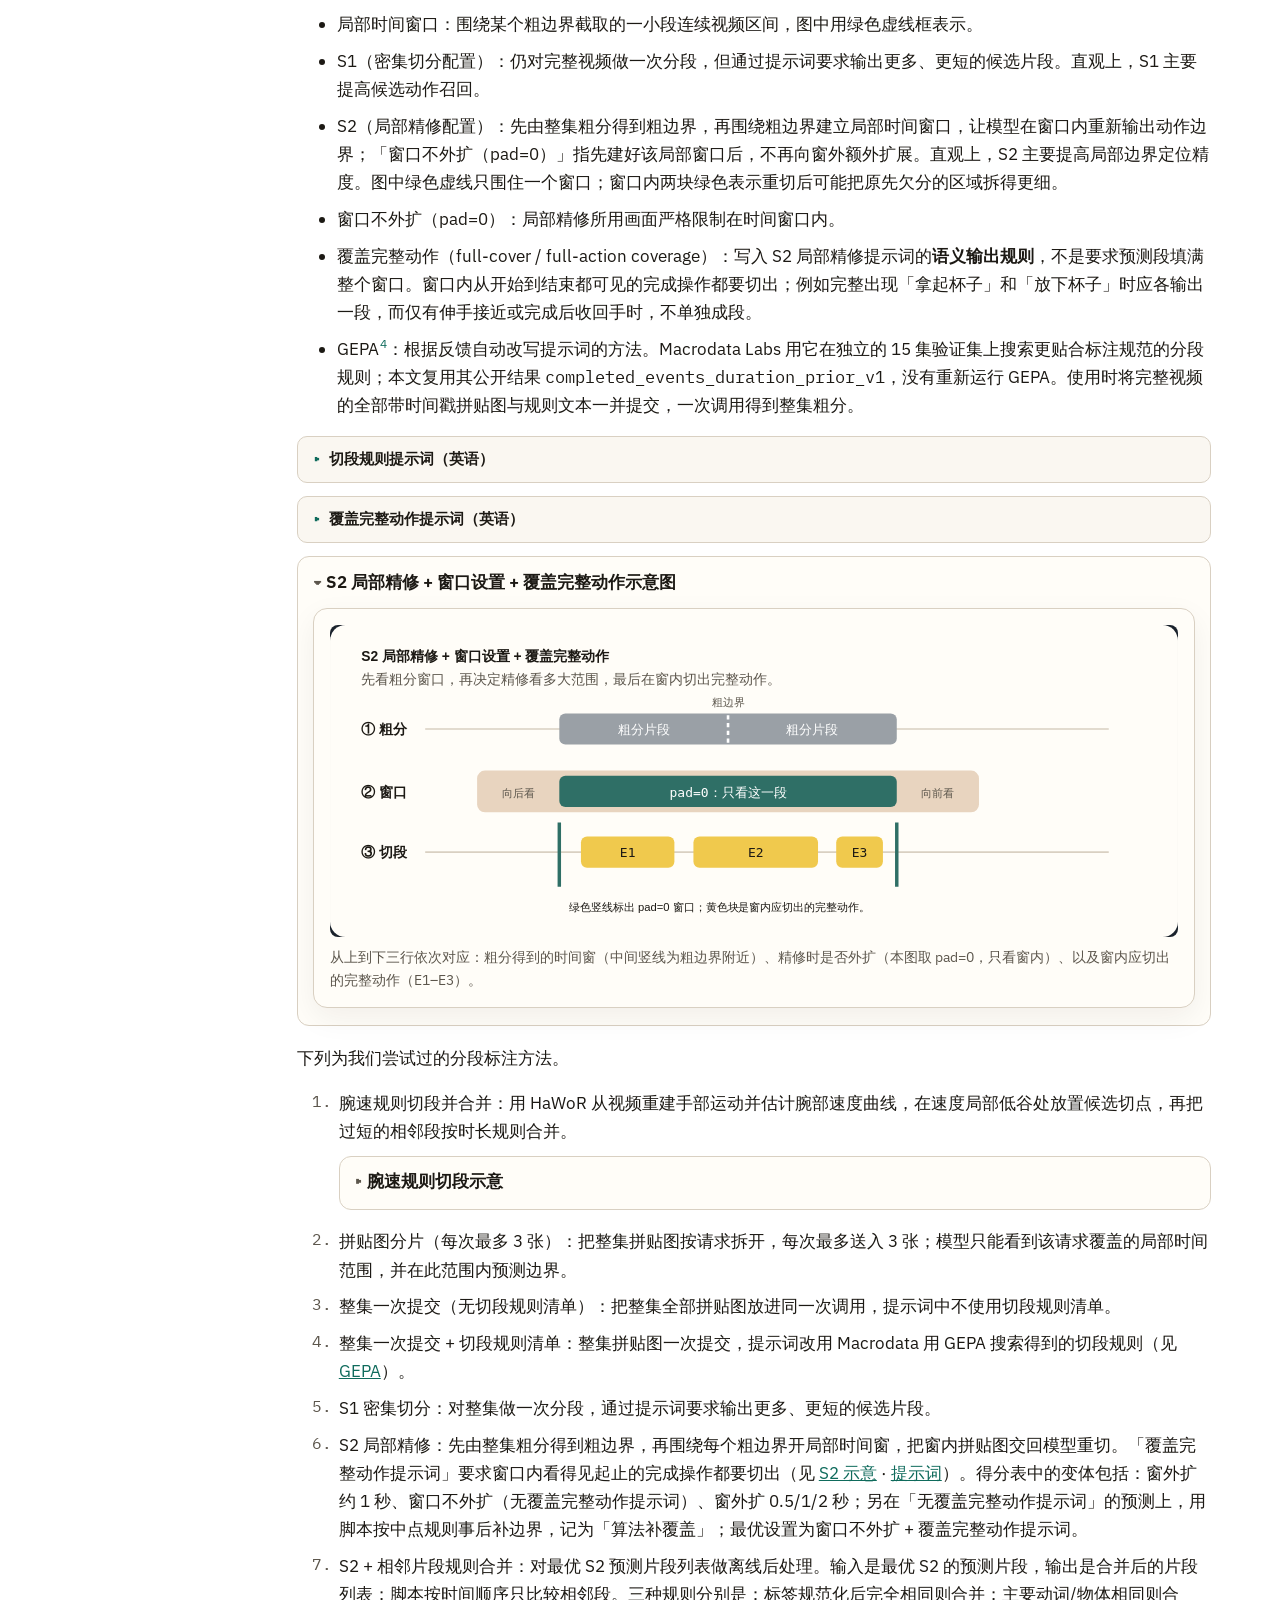
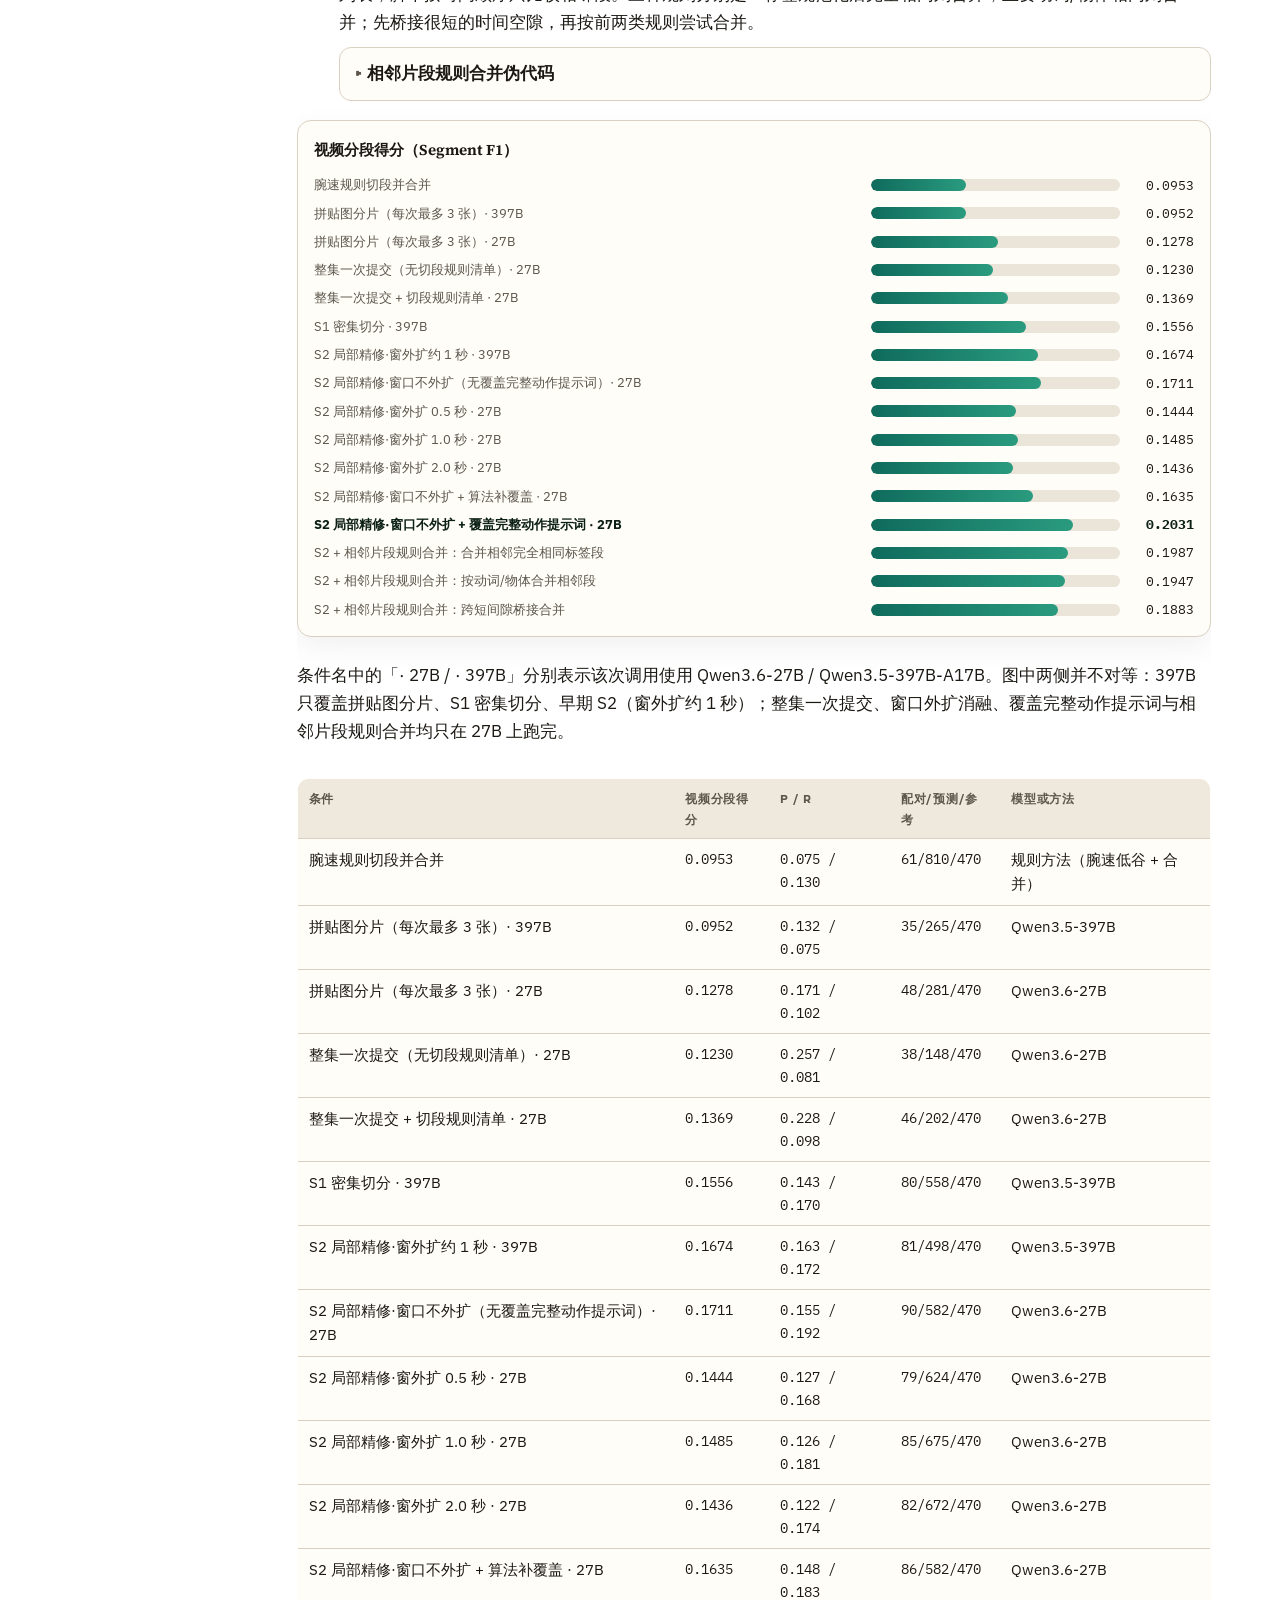
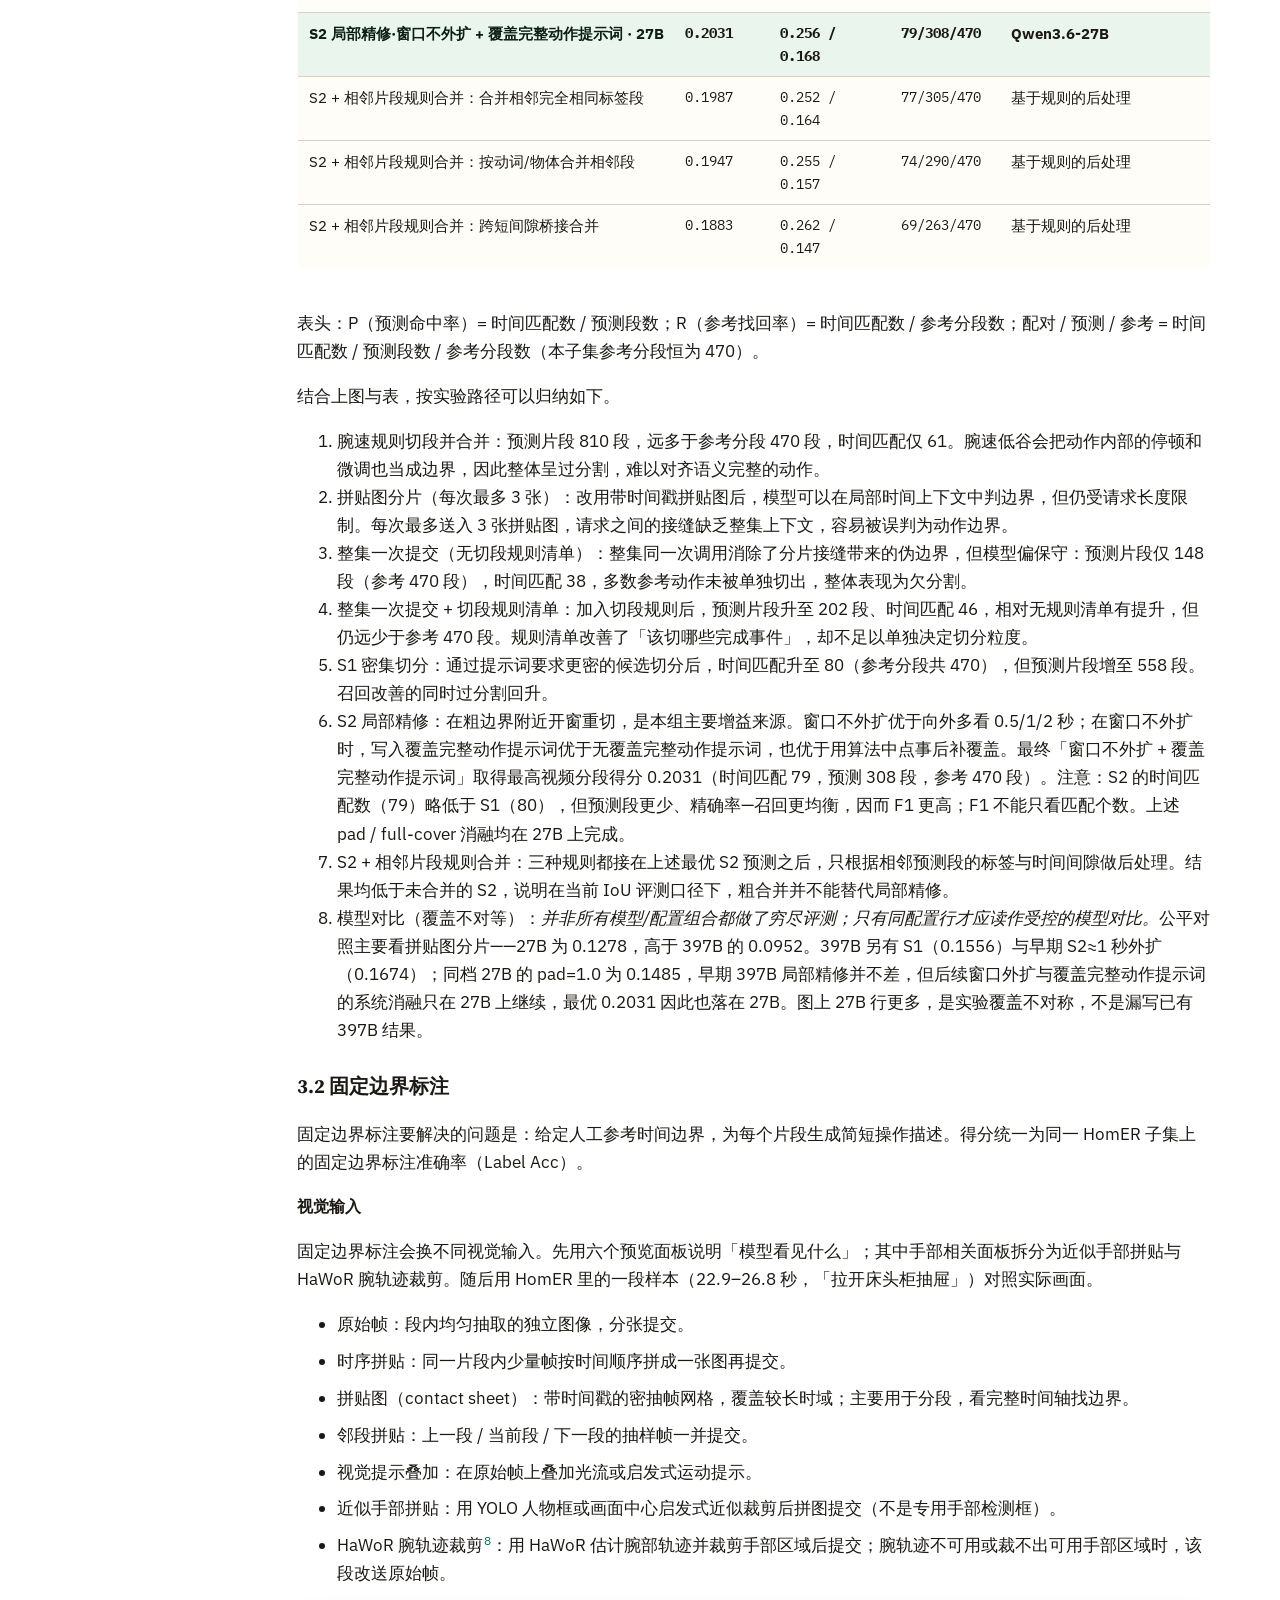
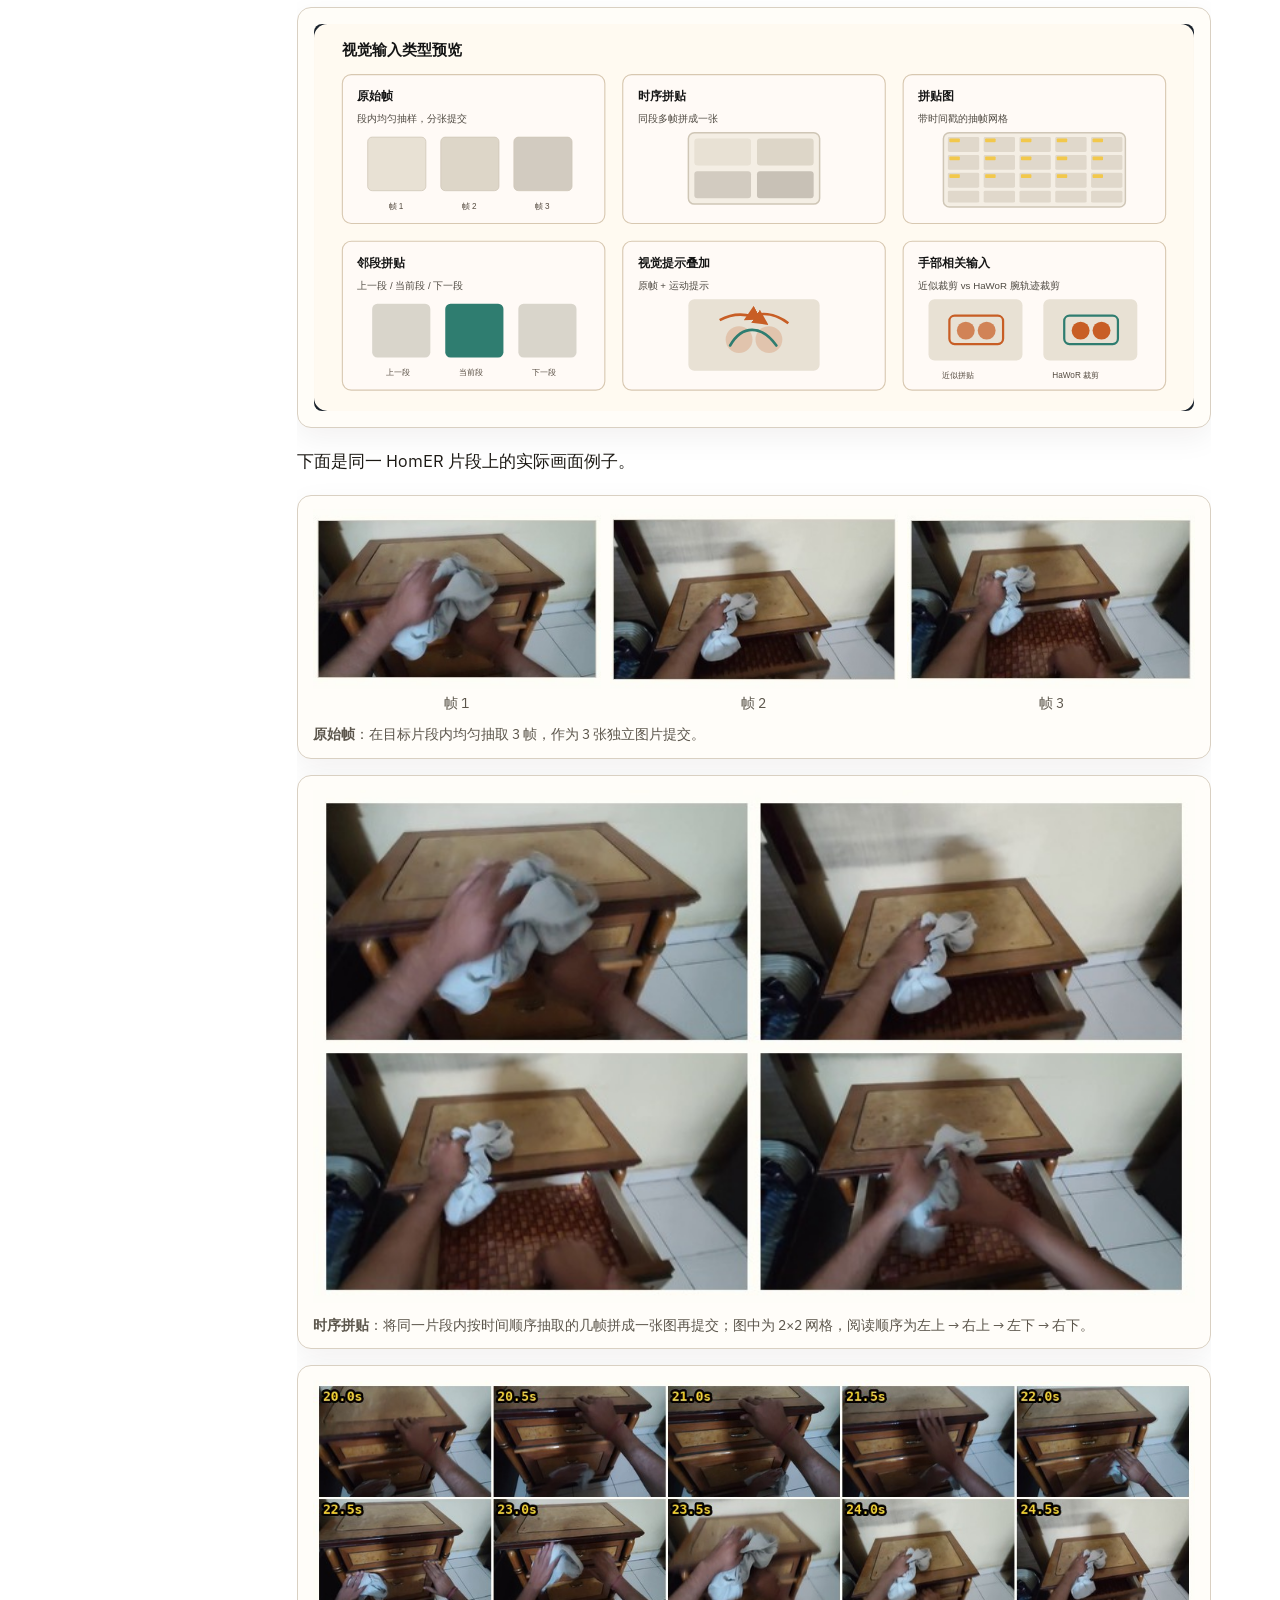
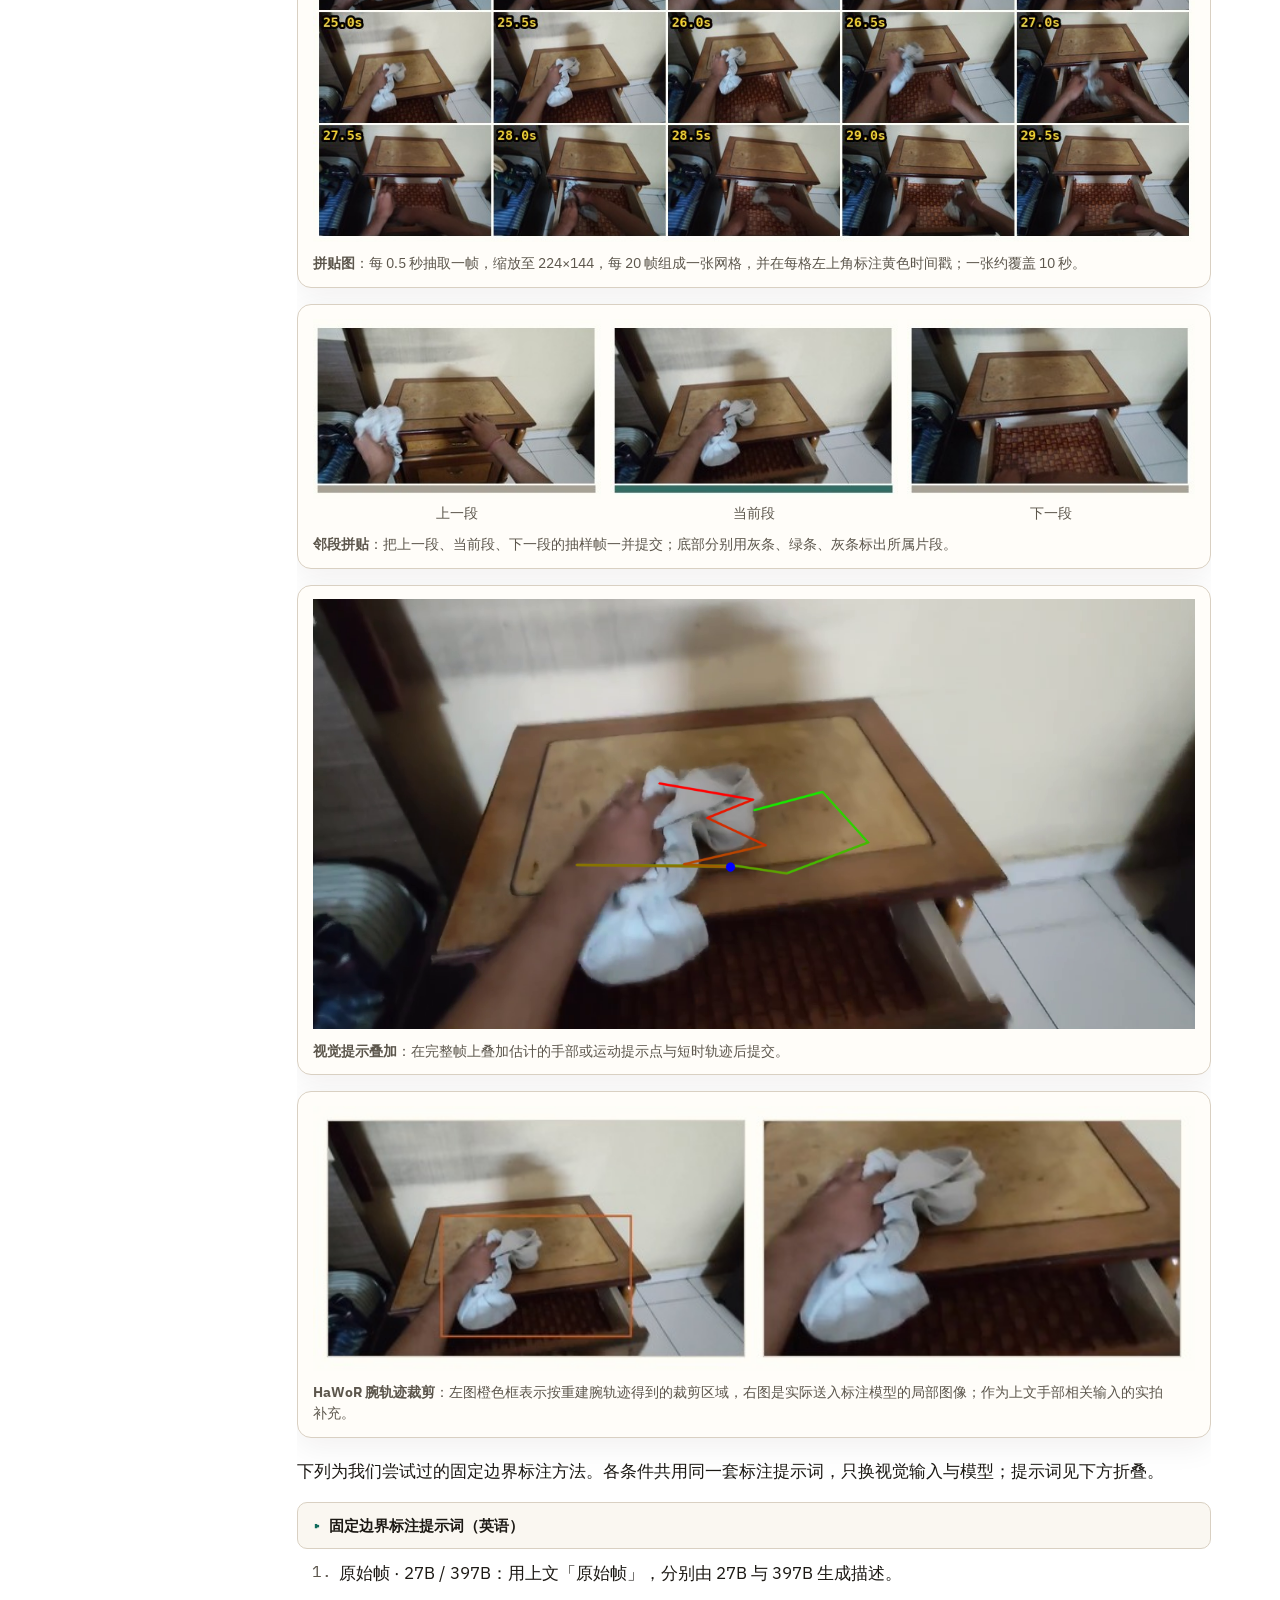
==== commit d0632ba9: "Add EgoANT GitHub Code button beside report entry" ====
--- a/egoant-report/index.html
+++ b/egoant-report/index.html
@@ -7,7 +7,7 @@
   <link rel="preconnect" href="https://fonts.googleapis.com" />
   <link rel="preconnect" href="https://fonts.gstatic.com" crossorigin />
   <link href="https://fonts.googleapis.com/css2?family=IBM+Plex+Mono:wght@400;500&family=IBM+Plex+Sans:wght@400;500;600;700&family=Source+Serif+4:opsz,wght@8..60,500;8..60,650;8..60,700&display=swap" rel="stylesheet" />
-  <link rel="stylesheet" href="css/report.css?v=20260827-1" />
+  <link rel="stylesheet" href="css/report.css?v=20261022-1" />
 </head>
 <body>
   <header class="splash" id="top">
@@ -31,7 +31,13 @@
           <span class="tag-pill" data-i18n="tag.subtask">子任务标注</span>
           <span class="tag-pill" data-i18n="tag.pretrain">预训练</span>
         </div>
-        <a class="splash-cta" href="#blog" data-i18n="splash.cta">进入报告</a>
+        <div class="splash-actions">
+          <a class="splash-cta" href="#blog" data-i18n="splash.cta">进入报告</a>
+          <a class="splash-cta splash-code" href="https://github.com/ShuaiZhou302/EgoANT" target="_blank" rel="noopener noreferrer">
+            <svg aria-hidden="true" viewBox="0 0 24 24" width="18" height="18" fill="currentColor"><path d="M12 .75a11.25 11.25 0 0 0-3.56 21.92c.56.1.77-.24.77-.54v-2.1c-3.13.68-3.79-1.33-3.79-1.33-.51-1.3-1.25-1.65-1.25-1.65-1.02-.7.08-.69.08-.69 1.13.08 1.72 1.16 1.72 1.16 1 .1.55 2.15 3.3 1.5.1-.73.39-1.23.71-1.51-2.5-.29-5.13-1.25-5.13-5.57 0-1.23.44-2.23 1.16-3.02-.12-.28-.5-1.43.11-2.98 0 0 .95-.3 3.1 1.15a10.8 10.8 0 0 1 5.64 0c2.15-1.46 3.1-1.15 3.1-1.15.61 1.55.23 2.7.11 2.98.72.79 1.16 1.79 1.16 3.02 0 4.33-2.63 5.28-5.14 5.56.4.35.76 1.04.76 2.1v3.13c0 .3.2.65.77.54A11.25 11.25 0 0 0 12 .75Z"/></svg>
+            <span>Code</span>
+          </a>
+        </div>
       </div>
     </div>
   </header>
@@ -663,8 +669,7 @@
       <h2 data-i18n="social.h2">评论</h2>
       <div id="blog-interaction-bar" class="blog-interaction-bar" aria-label="Post reactions"></div>
       <form class="bs-comment-form" id="bs-comment-form">
-        <input type="text" id="bs-comment-name" data-i18n-placeholder="social.namePh" placeholder="名字（可选）" autocomplete="name" maxlength="80">
-        <textarea id="bs-comment-text" data-i18n-placeholder="social.textPh" placeholder="说点什么…" required maxlength="4000"></textarea>
+        <textarea id="bs-comment-text" data-i18n-aria="social.textAria" aria-label="评论" required maxlength="4000"></textarea>
         <button type="submit" id="bs-comment-submit" data-i18n="social.post">发表评论</button>
       </form>
       <ul class="bs-comment-list" id="bs-comment-list"></ul>
@@ -674,13 +679,13 @@
   </div><!-- /#blog -->
 
   <footer>
-    <span data-i18n="footer.text">EgoANT · Shuai Zhou, Jul 2026</span>
+    <span data-i18n="footer.text">EgoANT · Jul 2026</span>
   </footer>
 
-  <script src="js/i18n.js?v=20260827-1"></script>
+  <script src="js/i18n.js?v=20260917-1"></script>
   <script src="js/report.js?v=20260812-36"></script>
   <script src="js/prompts_embed.js?v=20260812-05"></script>
-  <script src="js/social.js?v=20260827-1"></script>
+  <script src="js/social.js?v=20260827-3"></script>
   <script>
     async function loadPrompt(ids, file) {
       const list = Array.isArray(ids) ? ids : [ids];
--- a/egoant-report/css/report.css
+++ b/egoant-report/css/report.css
@@ -261,6 +261,42 @@
 }
 .splash-cta:hover { background: #e8eef4; }
 
+.splash-actions {
+  display: flex;
+  flex-wrap: wrap;
+  align-items: center;
+  justify-content: center;
+  gap: 0.75rem;
+  max-width: 100%;
+}
+.splash-actions .splash-cta {
+  display: inline-flex;
+  align-items: center;
+  justify-content: center;
+  gap: 0.5rem;
+  min-height: 44px;
+  border: 1px solid transparent;
+}
+.splash-actions .splash-code {
+  color: #fff;
+  background: rgba(0, 0, 0, 0.3);
+  border-color: rgba(255, 255, 255, 0.7);
+  backdrop-filter: blur(4px);
+}
+.splash-actions .splash-code:hover {
+  color: #0b1c2c;
+  background: #fff;
+  border-color: #fff;
+}
+.splash-actions .splash-cta:focus-visible {
+  outline: 2px solid #fff;
+  outline-offset: 4px;
+}
+.splash-code svg {
+  flex: 0 0 18px;
+}
+
+
 .tag-pills {
   display: flex; flex-wrap: wrap; gap: 0.4rem;
   margin: 0 0 0.85rem;
@@ -890,9 +926,23 @@
   display: grid;
   gap: 0.7rem;
   margin: 1rem 0 0;
-  padding-left: 1.2rem;
-}
-.ref-list li { padding-left: 0.2rem; }
+  padding-left: 0;
+  list-style: none;
+  counter-reset: ref;
+}
+.ref-list li {
+  position: relative;
+  padding-left: 2.2rem;
+  counter-increment: ref;
+}
+.ref-list li::before {
+  content: counter(ref) ".";
+  position: absolute;
+  left: 0;
+  width: 1.9rem;
+  text-align: right;
+  font-variant-numeric: tabular-nums;
+}
 .ref-list li, .ref-list a { overflow-wrap: anywhere; }
 .ref-list .ref-note {
   display: block;
@@ -1457,7 +1507,6 @@
   gap: 0.7rem;
   margin: 0 0 1.6rem;
 }
-.bs-comment-form input[type="text"],
 .bs-comment-form textarea {
   font: inherit;
   color: var(--ink);
@@ -1467,10 +1516,9 @@
   background: #fff;
   width: 100%;
   resize: vertical;
-}
-.bs-comment-form input[type="text"] { max-width: 280px; }
-.bs-comment-form textarea { min-height: 6.2rem; line-height: 1.55; }
-.bs-comment-form input:focus,
+  min-height: 6.2rem;
+  line-height: 1.55;
+}
 .bs-comment-form textarea:focus {
   outline: none;
   border-color: var(--accent);
@@ -1548,4 +1596,3 @@
 .bs-comment-actions .bs-clike:hover { color: #c45c26; }
 .bs-comment-actions .bs-clike.liked svg { fill: #c45c26; stroke: #c45c26; }
 .bs-comment-actions .bs-cdelete:hover { color: #a33b2b; }
-.bs-empty { color: var(--muted); font-style: italic; }
